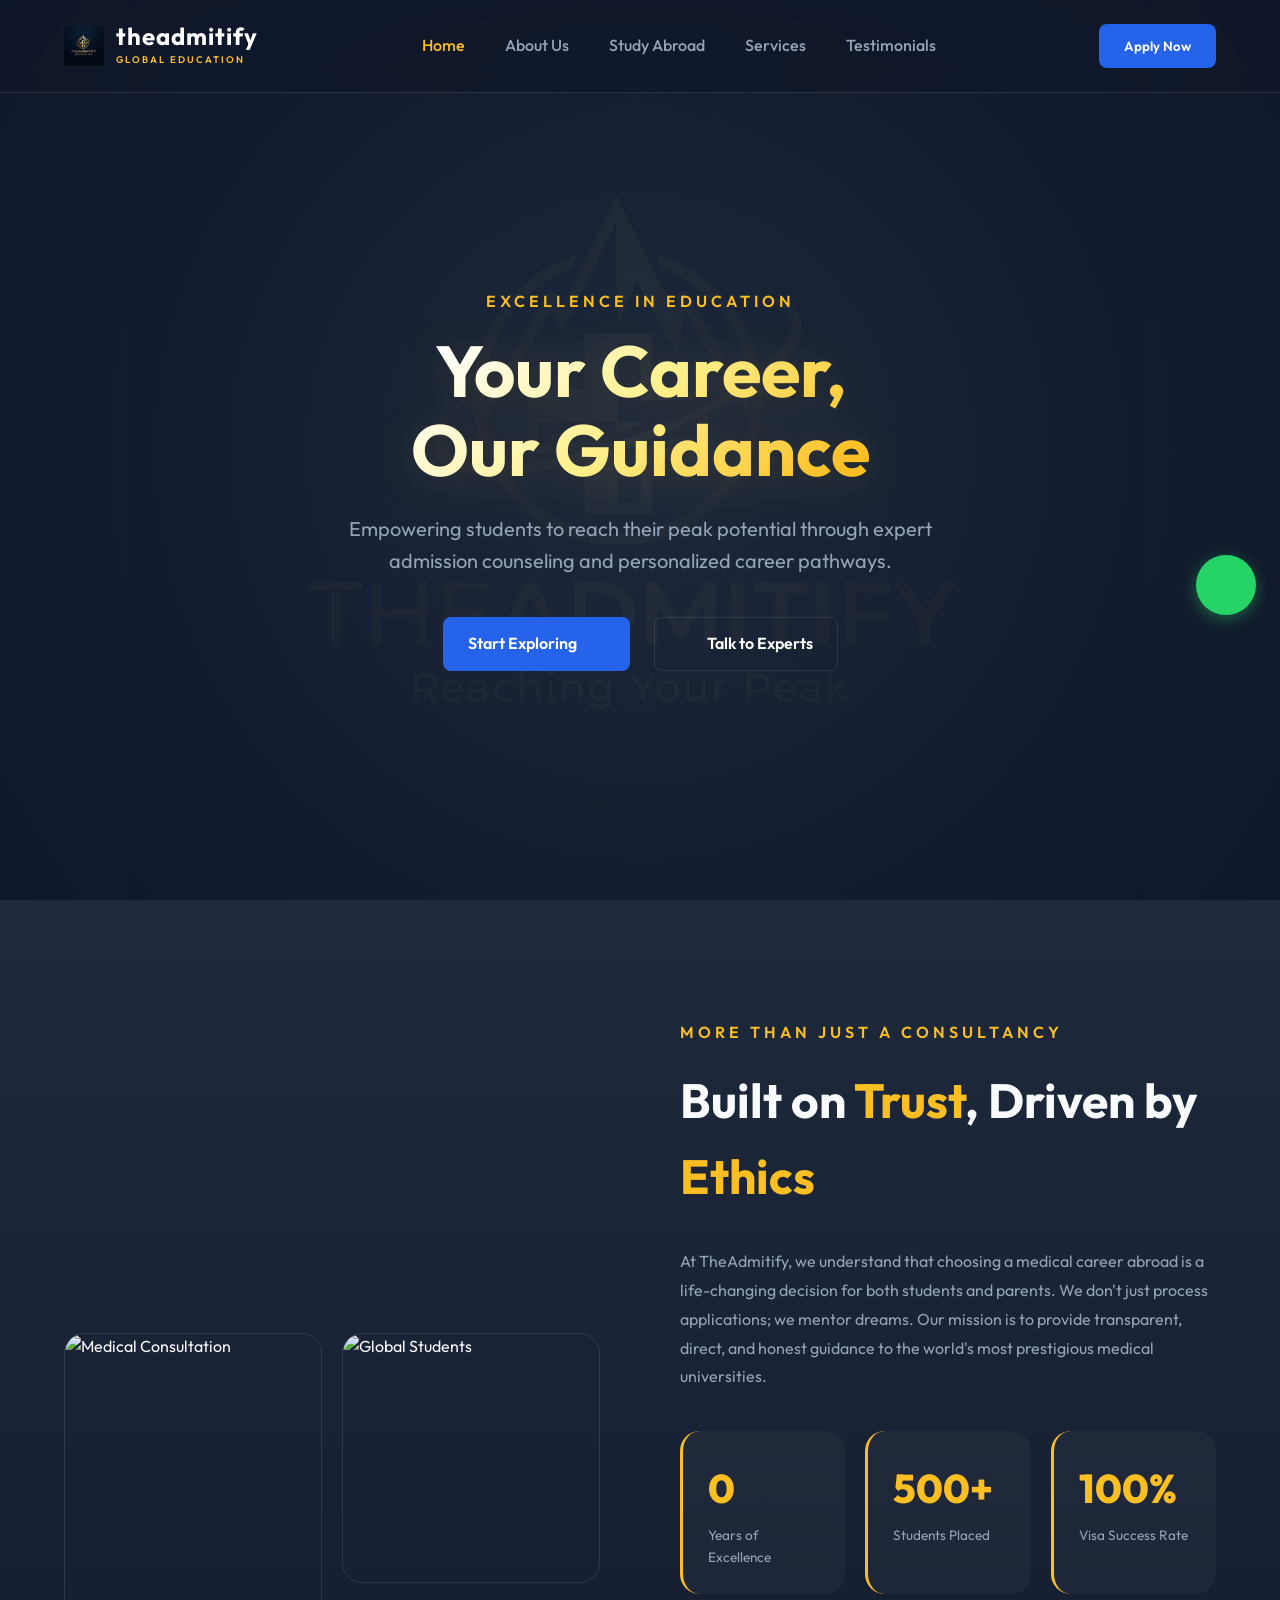
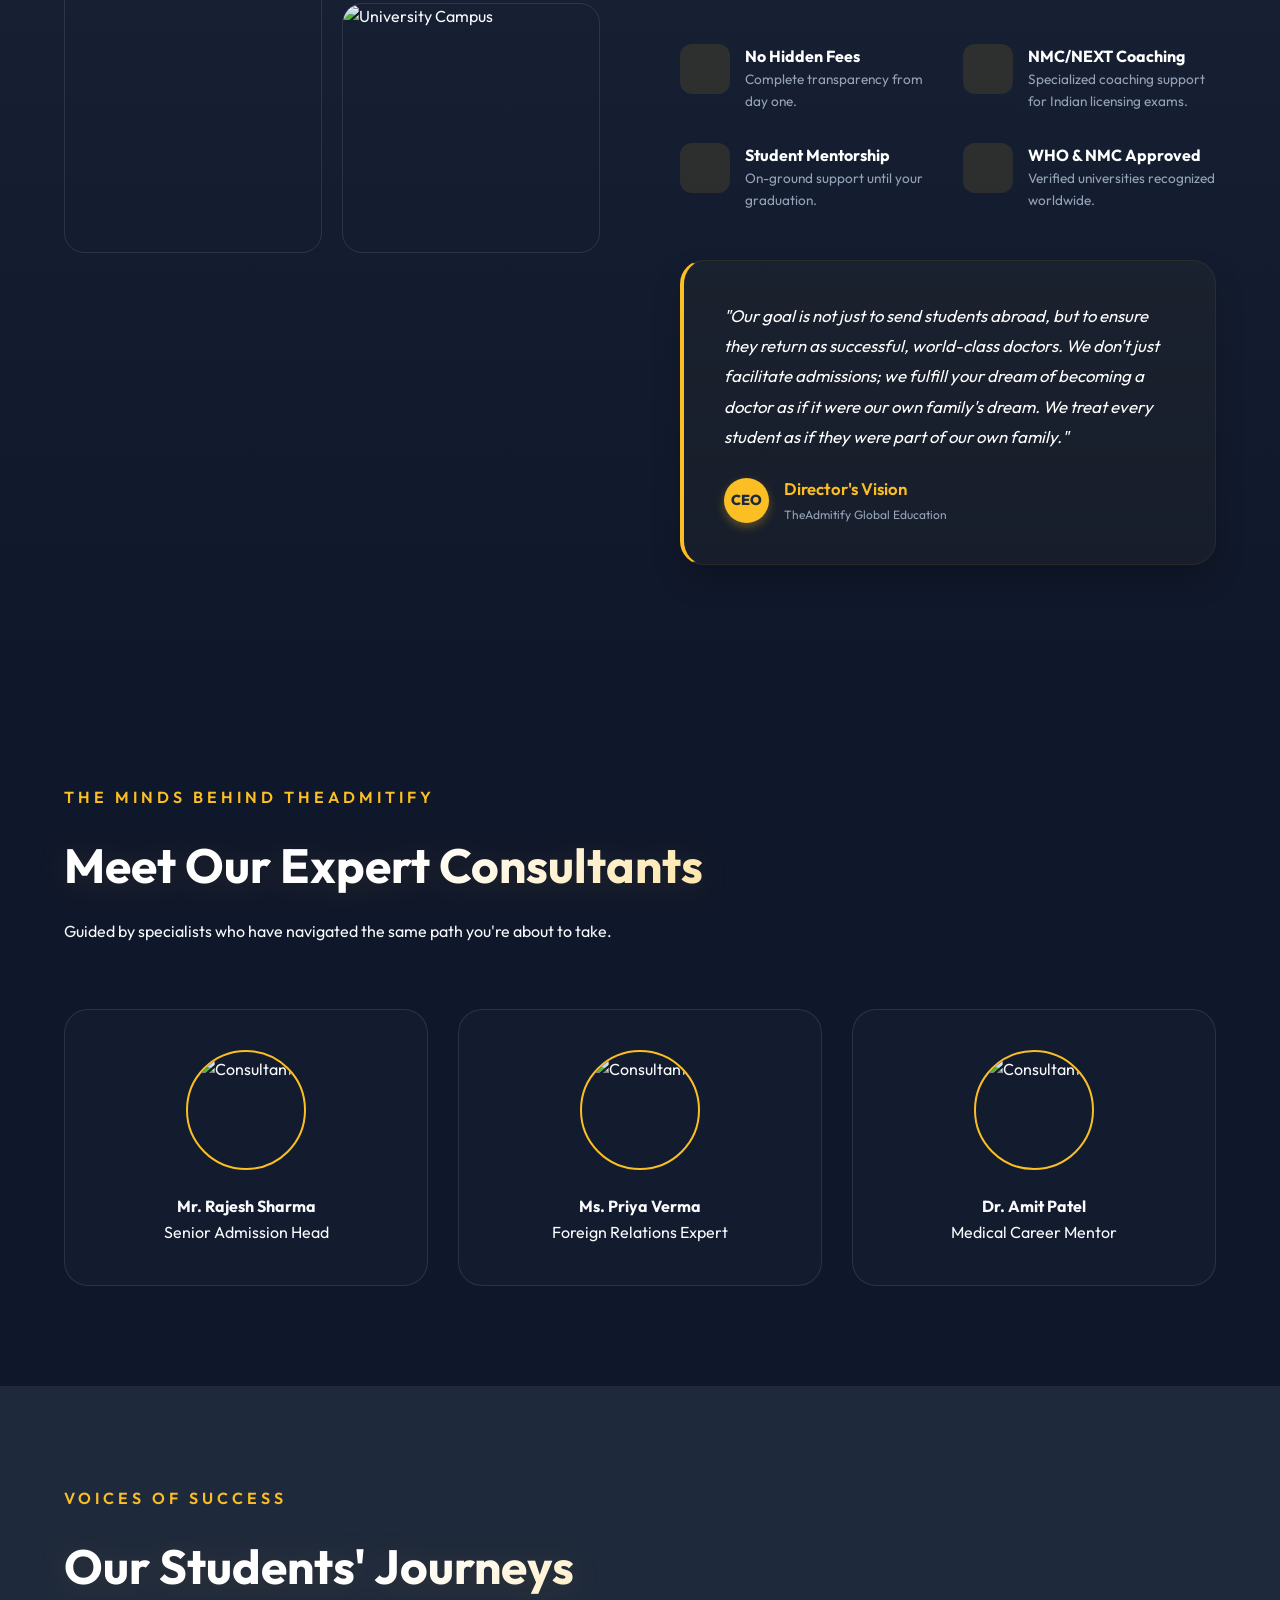
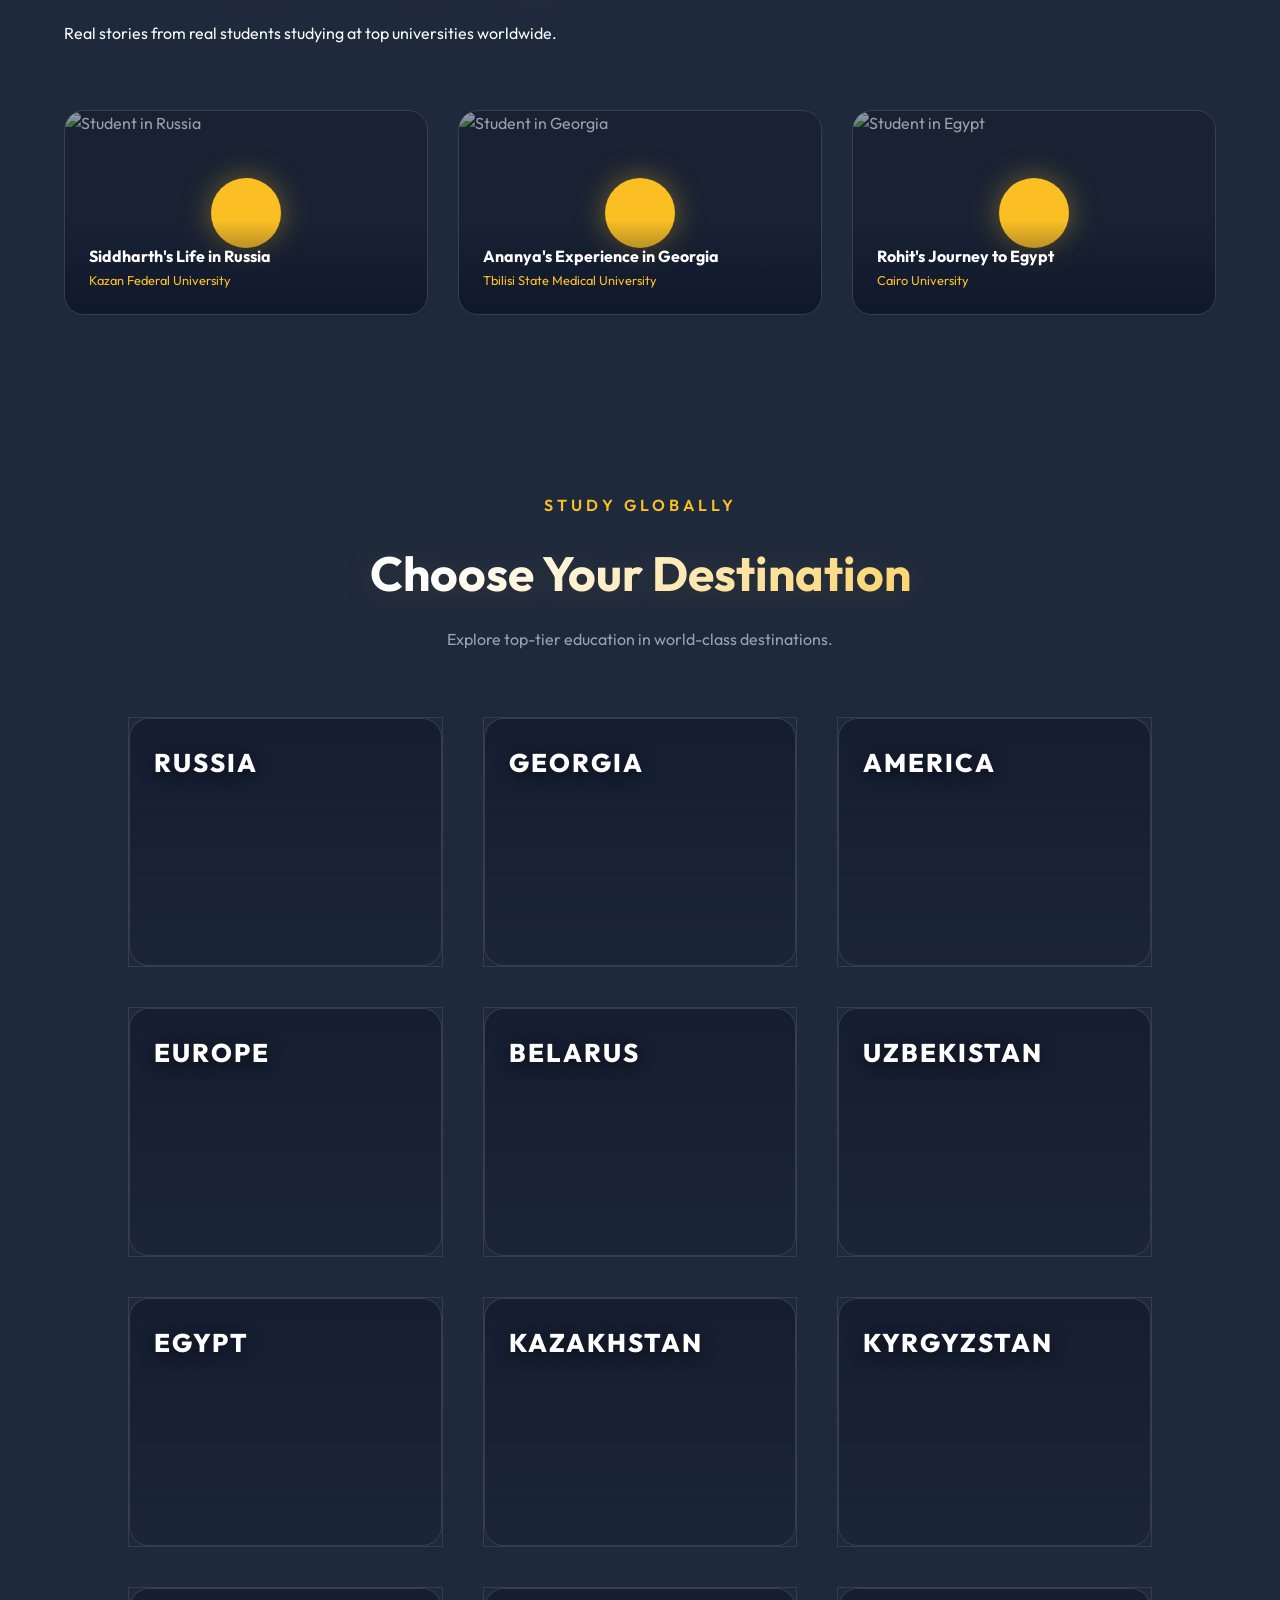
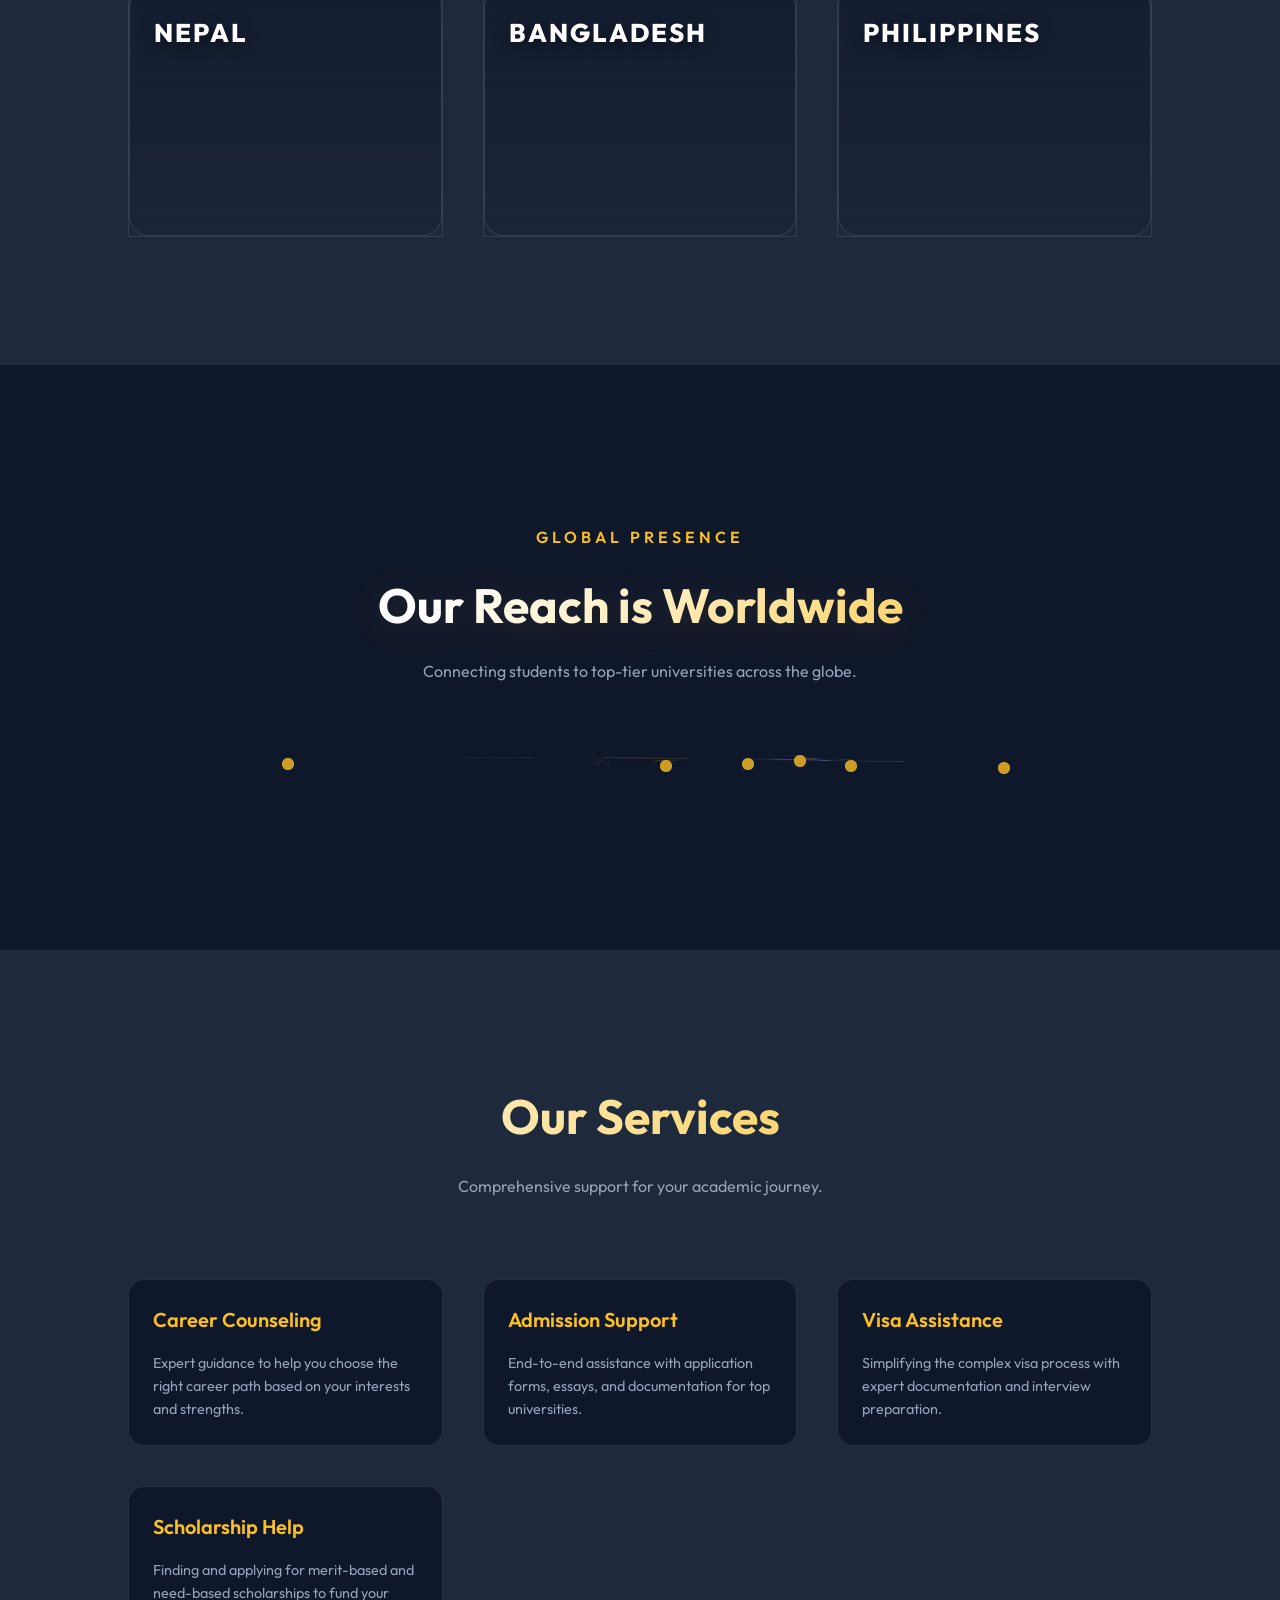
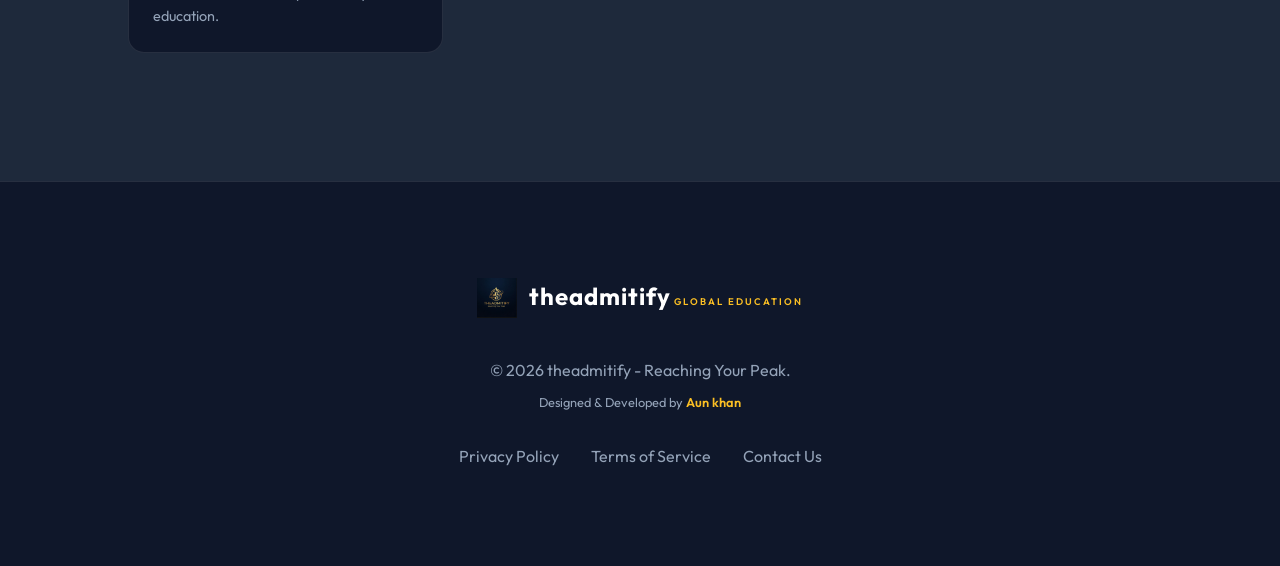
==== index.html @ 1a7ca491 "adding index.html" ====
<!DOCTYPE html>
<html lang="en">

<head>
    <meta charset="UTF-8">
    <meta name="viewport" content="width=device-width, initial-scale=1.0, maximum-scale=1.0, user-scalable=no">
    <title>TheAdmitify | Your Career, Our Guidance</title>
    <meta name="description"
        content="Premium admission consultancy services for students. Find the best colleges and courses with TheAdmitify.">
    <link rel="stylesheet" href="style.css?v=1.3">
    <link rel="preconnect" href="https://fonts.googleapis.com">
    <link rel="preconnect" href="https://fonts.gstatic.com" crossorigin>
    <link
        href="https://fonts.googleapis.com/css2?family=Inter:wght@400;500;600&family=Outfit:wght@300;400;600;700&display=swap"
        rel="stylesheet">
    <!-- Lucide Icons -->
    <script src="https://unpkg.com/lucide@latest"></script>
</head>

<body>
    <!-- Premium Pre-loader -->
    <div class="preloader" id="preloader">
        <script>
            if (sessionStorage.getItem('theadmitify_visited')) {
                document.getElementById('preloader').style.display = 'none';
            }
        </script>
        <div class="loader-logo">
            <div class="loader-circle"></div>
            <img src="assets/logo.png" alt="TheAdmitify Logo">
        </div>
        <div class="loader-text">TheAdmitify</div>
    </div>

    <div class="scroll-progress" id="progressBar"></div>

    <nav>
        <div class="logo-container">
            <img src="assets/logo.png" alt="TheAdmitify Logo" class="logo-img">
            <div class="logo-text-group">
                <span class="logo-text">theadmitify</span>
                <span class="logo-tagline">Global Education</span>
            </div>
        </div>
        <ul class="nav-links">
            <li><a href="#home">Home</a></li>
            <li><a href="#about">About Us</a></li>
            <li class="dropdown">
                <a href="#countries">Study Abroad <i data-lucide="chevron-down"
                        style="width: 14px; height: 14px;"></i></a>
                <div class="dropdown-content">
                    <a href="details.html?country=Russia">MBBS in Russia</a>
                    <a href="details.html?country=Georgia">MBBS in Georgia</a>
                    <a href="details.html?country=Kazakhstan">MBBS in Kazakhstan</a>
                    <a href="details.html?country=Uzbekistan">MBBS in Uzbekistan</a>
                    <a href="details.html?country=Egypt">MBBS in Egypt</a>
                    <a href="details.html?country=America">MBBS in America</a>
                </div>
            </li>
            <li><a href="#services">Services</a></li>
            <li><a href="#testimonials">Testimonials</a></li>
        </ul>
        <div class="nav-actions" style="display: flex; gap: 1rem; align-items: center;">
            <button class="cta-button open-modal">Apply Now</button>
        </div>
        <button class="menu-toggle" id="mobileMenuBtn">
            <i data-lucide="menu"></i>
        </button>
    </nav>

    <section class="hero" id="home">
        <div class="hero-content">
            <span class="hero-tagline">Excellence in Education</span>
            <h1>Your Career, <br><span style="color: var(--gold);">Our Guidance</span></h1>
            <p>Empowering students to reach their peak potential through expert admission counseling and personalized
                career pathways.</p>
            <div class="hero-btns">
                <a href="#countries" class="cta-button" style="display: flex; align-items: center; gap: 10px;">
                    Start Exploring <i data-lucide="arrow-right" style="width: 18px;"></i>
                </a>
                <a href="https://wa.me/91XXXXXXXXXX?text=Hi, I need expert guidance for MBBS admissions"
                    class="cta-button secondary-btn" style="display: flex; align-items: center; gap: 10px;">
                    <i data-lucide="headset" style="width: 18px;"></i> Talk to Experts
                </a>
            </div>
        </div>
    </section>

    <section class="about-section" id="about">
        <div class="about-container">
            <!-- Left Side: Visual Experience -->
            <div class="about-image-grid">
                <img src="https://images.unsplash.com/photo-1551076805-e1869033e561?auto=format&fit=crop&q=80&w=600"
                    alt="Medical Consultation" class="about-img large">
                <img src="https://images.unsplash.com/photo-1523240795612-9a054b0db644?auto=format&fit=crop&q=80&w=600"
                    alt="Global Students" class="about-img">
                <img src="https://images.unsplash.com/photo-1562774053-701939374585?auto=format&fit=crop&q=80&w=600"
                    alt="University Campus" class="about-img">
            </div>

            <!-- Right Side: Trust Content -->
            <div class="about-content">
                <span class="hero-tagline">More Than Just a Consultancy</span>
                <h2 class="about-title">Built on <span
                        style="color: var(--gold);">Trust</span>, Driven by <span
                        style="color: var(--gold);">Ethics</span></h2>
                <p style="color: var(--text-dim); line-height: 1.8; margin-bottom: 2rem;">At TheAdmitify, we understand
                    that choosing a medical career abroad is a life-changing decision for both students and parents. We
                    don't just process applications; we mentor dreams. Our mission is to provide transparent, direct,
                    and honest guidance to the world's most prestigious medical universities.</p>

                <div class="stats-grid">
                    <div class="stat-item">
                        <span class="stat-number" data-target="12">0</span>
                        <p>Years of Excellence</p>
                    </div>
                    <div class="stat-item">
                        <span class="stat-number" data-target="500">0</span>
                        <p>Students Placed</p>
                    </div>
                    <div class="stat-item">
                        <span class="stat-number" data-target="100">0</span>
                        <p>Visa Success Rate</p>
                    </div>
                </div>

                <div class="trust-features">
                    <div class="feature-box">
                        <div class="icon-wrap"><i data-lucide="shield-check"></i></div>
                        <div>
                            <h4 style="color: #fff;">No Hidden Fees</h4>
                            <p style="font-size: 0.85rem; color: var(--text-dim);">Complete transparency from day one.
                            </p>
                        </div>
                    </div>
                    <div class="feature-box">
                        <div class="icon-wrap"><i data-lucide="book-open"></i></div>
                        <div>
                            <h4 style="color: #fff;">NMC/NEXT Coaching</h4>
                            <p style="font-size: 0.85rem; color: var(--text-dim);">Specialized coaching support for
                                Indian licensing exams.</p>
                        </div>
                    </div>
                    <div class="feature-box">
                        <div class="icon-wrap"><i data-lucide="graduation-cap"></i></div>
                        <div>
                            <h4 style="color: #fff;">Student Mentorship</h4>
                            <p style="font-size: 0.85rem; color: var(--text-dim);">On-ground support until your
                                graduation.</p>
                        </div>
                    </div>
                    <div class="feature-box">
                        <div class="icon-wrap"><i data-lucide="award"></i></div>
                        <div>
                            <h4 style="color: #fff;">WHO & NMC Approved</h4>
                            <p style="font-size: 0.85rem; color: var(--text-dim);">Verified universities recognized
                                worldwide.</p>
                        </div>
                    </div>
                </div>

                <!-- Founder Quote -->
                <div class="founder-quote-box">
                    <p class="founder-quote-text">"Our goal is not just to send
                        students abroad, but to ensure they return as successful, world-class doctors. We don't just
                        facilitate admissions; we fulfill your dream of becoming a doctor as if it were our own family's
                        dream. We treat every student as if they were part of our own family."</p>
                    <div class="founder-info">
                        <div class="founder-badge">CEO</div>
                        <div>
                            <h5 class="founder-name">Director's Vision</h5>
                            <p class="founder-subtitle">TheAdmitify Global Education</p>
                        </div>
                    </div>
                </div>
            </div>
        </div>
    </section>

    <!-- Meet Our Experts Section -->
    <section class="team-section" id="team">
        <div class="section-header">
            <span class="hero-tagline">The Minds Behind TheAdmitify</span>
            <h2>Meet Our Expert Consultants</h2>
            <p>Guided by specialists who have navigated the same path you're about to take.</p>
        </div>
        <div class="team-grid">
            <div class="team-card">
                <div class="team-img-wrap">
                    <img src="https://images.unsplash.com/photo-1560250097-0b93528c311a?auto=format&fit=crop&q=80&w=200"
                        alt="Consultant">
                </div>
                <h4>Mr. Rajesh Sharma</h4>
                <p>Senior Admission Head</p>
                <div class="team-social">
                    <a href="#" class="social-icon"><i data-lucide="linkedin"></i></a>
                    <a href="#" class="social-icon"><i data-lucide="mail"></i></a>
                </div>
            </div>
            <div class="team-card">
                <div class="team-img-wrap">
                    <img src="https://images.unsplash.com/photo-1573496359142-b8d87734a5a2?auto=format&fit=crop&q=80&w=200"
                        alt="Consultant">
                </div>
                <h4>Ms. Priya Verma</h4>
                <p>Foreign Relations Expert</p>
                <div class="team-social">
                    <a href="#" class="social-icon"><i data-lucide="linkedin"></i></a>
                    <a href="#" class="social-icon"><i data-lucide="mail"></i></a>
                </div>
            </div>
            <div class="team-card">
                <div class="team-img-wrap">
                    <img src="https://images.unsplash.com/photo-1472099645785-5658abf4ff4e?auto=format&fit=crop&q=80&w=200"
                        alt="Consultant">
                </div>
                <h4>Dr. Amit Patel</h4>
                <p>Medical Career Mentor</p>
                <div class="team-social">
                    <a href="#" class="social-icon"><i data-lucide="linkedin"></i></a>
                    <a href="#" class="social-icon"><i data-lucide="mail"></i></a>
                </div>
            </div>
        </div>
    </section>

    <!-- Video Testimonials Section -->
    <section class="video-section">
        <div class="section-header">
            <span class="hero-tagline">Voices of Success</span>
            <h2>Our Students' Journeys</h2>
            <p>Real stories from real students studying at top universities worldwide.</p>
        </div>
        <div class="video-grid">
            <div class="video-card">
                <img src="https://images.unsplash.com/photo-1523240795612-9a054b0db644?auto=format&fit=crop&q=80&w=600"
                    alt="Student in Russia" class="video-thumbnail">
                <div class="video-overlay">
                    <div class="play-btn"><i data-lucide="play"></i></div>
                </div>
                <div class="video-info">
                    <h4 style="color: #fff;">Siddharth's Life in Russia</h4>
                    <p style="color: var(--gold); font-size: 0.8rem;">Kazan Federal University</p>
                </div>
            </div>
            <div class="video-card">
                <img src="https://images.unsplash.com/photo-1517486808906-6ca8b3f04846?auto=format&fit=crop&q=80&w=600"
                    alt="Student in Georgia" class="video-thumbnail">
                <div class="video-overlay">
                    <div class="play-btn"><i data-lucide="play"></i></div>
                </div>
                <div class="video-info">
                    <h4 style="color: #fff;">Ananya's Experience in Georgia</h4>
                    <p style="color: var(--gold); font-size: 0.8rem;">Tbilisi State Medical University</p>
                </div>
            </div>
            <div class="video-card">
                <img src="https://images.unsplash.com/photo-1539650116574-8efeb43e2750?auto=format&fit=crop&q=80&w=600"
                    alt="Student in Egypt" class="video-thumbnail">
                <div class="video-overlay">
                    <div class="play-btn"><i data-lucide="play"></i></div>
                </div>
                <div class="video-info">
                    <h4 style="color: #fff;">Rohit's Journey to Egypt</h4>
                    <p style="color: var(--gold); font-size: 0.8rem;">Cairo University</p>
                </div>
            </div>
        </div>
        <!-- Carousel Indicators for Mobile -->
        <div class="carousel-indicators mobile-only" id="videoIndicators">
            <span class="dot active"></span>
            <span class="dot"></span>
            <span class="dot"></span>
        </div>
    </section>

    <section class="global-section" id="countries">
        <div class="section-header">
            <span class="hero-tagline">Study Globally</span>
            <h2>Choose Your Destination</h2>
            <p style="color: var(--text-dim);">Explore top-tier education in world-class destinations.</p>
        </div>

        <div class="country-grid">
            <!-- RUSSIA -->
            <a href="details.html?country=Russia" class="country-card">
                <div class="card-inner">
                    <div class="card-front"
                        style="background-image: url('https://images.unsplash.com/photo-1513326738677-b964603b136d?auto=format&fit=crop&q=80&w=600')">
                        <h3>RUSSIA</h3>
                    </div>
                    <div class="card-back">
                        <p>We don’t just find you a college we empower your global career with our educational
                            expertise.</p>
                    </div>
                </div>
            </a>

            <!-- GEORGIA -->
            <a href="details.html?country=Georgia" class="country-card">
                <div class="card-inner">
                    <div class="card-front"
                        style="background-image: url('https://images.unsplash.com/photo-1565008447742-97f6f38c985c?auto=format&fit=crop&q=80&w=600')">
                        <h3>GEORGIA</h3>
                    </div>
                    <div class="card-back">
                        <p>We don’t just find you a college we empower your global career with our educational
                            expertise.</p>
                    </div>
                </div>
            </a>

            <!-- AMERICA -->
            <a href="details.html?country=America" class="country-card">
                <div class="card-inner">
                    <div class="card-front"
                        style="background-image: url('https://images.unsplash.com/photo-1485738422979-f5c462d49f74?auto=format&fit=crop&q=80&w=600')">
                        <h3>AMERICA</h3>
                    </div>
                    <div class="card-back">
                        <p>We don’t just find you a college we empower your global career with our educational
                            expertise.</p>
                    </div>
                </div>
            </a>

            <!-- EUROPE -->
            <a href="details.html?country=Europe" class="country-card">
                <div class="card-inner">
                    <div class="card-front"
                        style="background-image: url('https://images.unsplash.com/photo-1467269204594-9661b134dd2b?auto=format&fit=crop&q=80&w=600')">
                        <h3>EUROPE</h3>
                    </div>
                    <div class="card-back">
                        <p>We don’t just find you a college we empower your global career with our educational
                            expertise.</p>
                    </div>
                </div>
            </a>

            <!-- BELARUS -->
            <a href="details.html?country=Belarus" class="country-card">
                <div class="card-inner">
                    <div class="card-front"
                        style="background-image: url('https://lh3.googleusercontent.com/gps-cs-s/APNQkAEU0jDOV0jZgdY8duUT_8F3QVTUj9GhRdITTH3tJlSC_PV9UOXq_BY9FLDSSNPYBGOXQRSLGRlp-yfugCX_Ov7U4S_tNY7Kl_GnCUzN32Rmhr6pTF8k-uai-HCLHtumL9WwK7w=w810-h468-n-k-no')">
                        <h3>BELARUS</h3>
                    </div>
                    <div class="card-back">
                        <p>We don’t just find you a college we empower your global career with our educational
                            expertise.</p>
                    </div>
                </div>
            </a>

            <!-- UZBEKISTAN -->
            <a href="details.html?country=Uzbekistan" class="country-card">
                <div class="card-inner">
                    <div class="card-front"
                        style="background-image: url('https://encrypted-tbn0.gstatic.com/licensed-image?q=tbn:ANd9GcQ4ypAgJAytVnMoY82C-chjtJ7CXmezfiXhoSW7fBNtto0qxm-7O4_-9tE8IaMvFHMFelZqsIw0bDgLrAMAhrrTH64&s=19')">
                        <h3>UZBEKISTAN</h3>
                    </div>
                    <div class="card-back">
                        <p>We don’t just find you a college we empower your global career with our educational
                            expertise.</p>
                    </div>
                </div>
            </a>

            <!-- EGYPT -->
            <a href="details.html?country=Egypt" class="country-card">
                <div class="card-inner">
                    <div class="card-front"
                        style="background-image: url('https://images.unsplash.com/photo-1503177119275-0aa32b3a9368?auto=format&fit=crop&q=80&w=600')">
                        <h3>EGYPT</h3>
                    </div>
                    <div class="card-back">
                        <p>We don’t just find you a college we empower your global career with our educational
                            expertise.</p>
                    </div>
                </div>
            </a>

            <!-- KAZAKHSTAN -->
            <a href="details.html?country=Kazakhstan" class="country-card">
                <div class="card-inner">
                    <div class="card-front"
                        style="background-image: url('https://dwq3yv87q1b43.cloudfront.net/public/blogs/fit-in/1200x675/Blog_20250421-2015241331-1745215049.jpg')">
                        <h3>KAZAKHSTAN</h3>
                    </div>
                    <div class="card-back">
                        <p>We don’t just find you a college we empower your global career with our educational
                            expertise.</p>
                    </div>
                </div>
            </a>

            <!-- KYRGYZSTAN -->
            <a href="details.html?country=Kyrgyzstan" class="country-card">
                <div class="card-inner">
                    <div class="card-front"
                        style="background-image: url('https://images.unsplash.com/photo-1547941126-3d5322b218b0?auto=format&fit=crop&q=80&w=600')">
                        <h3>KYRGYZSTAN</h3>
                    </div>
                    <div class="card-back">
                        <p>We don’t just find you a college we empower your global career with our educational
                            expertise.</p>
                    </div>
                </div>
            </a>

            <!-- NEPAL -->
            <a href="details.html?country=Nepal" class="country-card">
                <div class="card-inner">
                    <div class="card-front"
                        style="background-image: url('https://images.unsplash.com/photo-1544735716-392fe2489ffa?auto=format&fit=crop&q=80&w=600')">
                        <h3>NEPAL</h3>
                    </div>
                    <div class="card-back">
                        <p>We don’t just find you a college we empower your global career with our educational
                            expertise.</p>
                    </div>
                </div>
            </a>

            <!-- BANGLADESH -->
            <a href="details.html?country=Bangladesh" class="country-card">
                <div class="card-inner">
                    <div class="card-front"
                        style="background-image: url('https://images.unsplash.com/photo-1583212292454-1fe6229603b7?auto=format&fit=crop&q=80&w=600')">
                        <h3>BANGLADESH</h3>
                    </div>
                    <div class="card-back">
                        <p>We don’t just find you a college we empower your global career with our educational
                            expertise.</p>
                    </div>
                </div>
            </a>

            <!-- PHILIPPINES -->
            <a href="details.html?country=Philippines" class="country-card">
                <div class="card-inner">
                    <div class="card-front"
                        style="background-image: url('https://images.unsplash.com/photo-1518509562904-e7ef99cdcc86?auto=format&fit=crop&q=80&w=600')">
                        <h3>PHILIPPINES</h3>
                    </div>
                    <div class="card-back">
                        <p>We don’t just find you a college we empower your global career with our educational
                            expertise.</p>
                    </div>
                </div>
            </a>
        </div>
        <!-- Carousel Indicators for Mobile -->
        <div class="carousel-indicators mobile-only" id="countryIndicators">
            <span class="dot active"></span>
            <span class="dot"></span>
            <span class="dot"></span>
            <span class="dot"></span>
            <span class="dot"></span>
            <span class="dot"></span>
        </div>
    </section>

    <section class="map-section">
        <div class="section-header">
            <span class="hero-tagline">Global Presence</span>
            <h2>Our Reach is Worldwide</h2>
            <p style="color: var(--text-dim);">Connecting students to top-tier universities across the globe.</p>
        </div>

        <div class="map-wrapper">
            <div class="map-container">
                <!-- Animated Connection Paths -->
                <svg class="map-connection-lines" viewBox="0 0 100 100" preserveAspectRatio="none"
                    style="position: absolute; inset: 0; width: 100%; height: 100%; pointer-events: none; z-index: 2;">
                    <defs>
                        <linearGradient id="line-glow" x1="0%" y1="0%" x2="100%" y2="100%">
                            <stop offset="0%" stop-color="#2563eb" stop-opacity="0.2"/>
                            <stop offset="50%" stop-color="#fbbf24" stop-opacity="0.8"/>
                            <stop offset="100%" stop-color="#2563eb" stop-opacity="0.2"/>
                        </linearGradient>
                    </defs>
                    <path class="flight-path" d="M 68 45 Q 66 35, 65 25" />
                    <path class="flight-path" d="M 68 45 Q 40 25, 15 35" />
                    <path class="flight-path" d="M 68 45 Q 60 40, 52 45" />
                    <path class="flight-path" d="M 68 45 Q 69 43, 70 42" />
                    <path class="flight-path" d="M 68 45 Q 77 50, 85 52" />
                    <path class="flight-path" d="M 68 45 Q 64 40, 60 35" />
                </svg>

                <img src="https://upload.wikimedia.org/wikipedia/commons/8/80/World_map_-_low_resolution.svg" class="map-bg"
                    alt="World Map">

                <div class="marker russia">
                    <span class="marker-label">RUSSIA</span>
                </div>
                <div class="marker america">
                    <span class="marker-label">AMERICA</span>
                </div>
                <div class="marker egypt">
                    <span class="marker-label">EGYPT</span>
                </div>
                <div class="marker nepal">
                    <span class="marker-label">NEPAL</span>
                </div>
                <div class="marker philippines">
                    <span class="marker-label">PHILIPPINES</span>
                </div>
                <div class="marker uzbekistan">
                    <span class="marker-label">UZBEKISTAN</span>
                </div>
            </div>
        </div>
    </section>

    <section id="services" class="services-section">
        <div class="services-header">
            <h2 class="services-title">Our Services</h2>
            <p style="color: var(--text-dim);">Comprehensive support for your academic journey.</p>
        </div>
        <div class="services-grid">
            <div class="college-card">
                <h4 class="service-title">Career Counseling</h4>
                <p style="color: var(--text-dim); font-size: 0.9rem;">Expert guidance to help you choose the right
                    career path based on your interests and strengths.</p>
            </div>
            <div class="college-card">
                <h4 class="service-title">Admission Support</h4>
                <p style="color: var(--text-dim); font-size: 0.9rem;">End-to-end assistance with application forms,
                    essays, and documentation for top universities.</p>
            </div>
            <div class="college-card">
                <h4 class="service-title">Visa Assistance</h4>
                <p style="color: var(--text-dim); font-size: 0.9rem;">Simplifying the complex visa process with expert
                    documentation and interview preparation.</p>
            </div>
            <div class="college-card">
                <h4 class="service-title">Scholarship Help</h4>
                <p style="color: var(--text-dim); font-size: 0.9rem;">Finding and applying for merit-based and
                    need-based scholarships to fund your education.</p>
            </div>
        </div>
    </section>

    <!-- Mobile Menu Overlay -->
    <div id="mobileOverlay"
        style="position: fixed; inset: 0; background: rgba(15, 23, 42, 0.98); backdrop-filter: blur(20px); z-index: 3000; display: none; flex-direction: column; align-items: center; justify-content: center; text-align: center; padding: 2rem;">
        <button id="closeMobile"
            style="position: absolute; top: 30px; right: 30px; background: none; border: none; color: #fff; font-size: 2rem;"><i
                data-lucide="x"></i></button>
        <ul style="list-style: none; display: flex; flex-direction: column; gap: 2rem; font-size: 1.5rem;">
            <li><a href="#home" class="mobile-link">Home</a></li>
            <li><a href="#about" class="mobile-link">About Us</a></li>
            <li><a href="#countries" class="mobile-link">Study Abroad</a></li>
            <li><a href="#services" class="mobile-link">Services</a></li>
            <li><a href="#testimonials" class="mobile-link">Testimonials</a></li>
        </ul>
        <div style="margin-top: 3rem; display: flex; flex-direction: column; gap: 1rem; width: 100%; max-width: 300px;">
            <button class="cta-button open-modal" style="width: 100%;">Apply Now</button>
        </div>
    </div>

    <!-- Floating Bottom Tab Bar (Mobile Only) -->
    <div class="mobile-tab-bar">
        <a href="#home" class="tab-item active"><i data-lucide="home"></i><span>Home</span></a>
        <a href="#countries" class="tab-item"><i data-lucide="globe"></i><span>Countries</span></a>
        <a href="#services" class="tab-item"><i data-lucide="briefcase"></i><span>Services</span></a>
        <a href="#" class="tab-item open-modal"><i data-lucide="send"></i><span>Apply</span></a>
    </div>

    <!-- Floating Action Menu -->
    <div class="fab-menu-container" id="fabMenuContainer">
        <button class="fab-main-btn" id="fabMainBtn">
            <i data-lucide="phone"></i>
        </button>
        <div class="fab-options">
            <a href="https://wa.me/91XXXXXXXXXX?text=Hi, I want to know more about MBBS abroad" class="fab-opt-btn whatsapp" target="_blank" title="WhatsApp Chat">
                <i data-lucide="message-circle"></i>
            </a>
            <a href="#" class="fab-opt-btn callback open-modal" title="Request Callback">
                <i data-lucide="phone-call"></i>
            </a>
            <a href="#" class="fab-opt-btn brochure" id="downloadBrochureBtn" title="Download Brochure">
                <i data-lucide="file-text"></i>
            </a>
        </div>
    </div>

    <!-- Mobile Bottom Sheet Drawer -->
    <div id="mobileBottomSheet" class="bottom-sheet-container">
        <div class="bottom-sheet-backdrop" id="bottomSheetBackdrop"></div>
        <div class="bottom-sheet-content">
            <div class="bottom-sheet-header">
                <div class="bottom-sheet-handle"></div>
                <button class="bottom-sheet-close-btn" id="closeBottomSheetBtn">&times;</button>
            </div>
            <div class="bottom-sheet-body" id="bottomSheetBodyContent">
                <!-- Dynamically loaded content -->
            </div>
        </div>
    </div>

    <footer class="site-footer">
        <div class="footer-logo-container">
            <img src="assets/logo.png" alt="TheAdmitify Logo" class="logo-img">
            <div class="footer-logo-text-group">
                <span class="logo-text">theadmitify</span>
                <span class="logo-tagline">Global Education</span>
            </div>
        </div>
        <p style="color: var(--text-dim); margin-bottom: 0.5rem;">© 2026 theadmitify - Reaching Your Peak.</p>
        <p style="color: var(--text-dim); font-size: 0.8rem; margin-bottom: 2rem;">Designed & Developed by <span
                style="color: var(--gold); font-weight: 600;">Aun khan</span></p>
        <div class="footer-links">
            <a href="#" style="color: var(--text-dim); text-decoration: none;">Privacy Policy</a>
            <a href="#" style="color: var(--text-dim); text-decoration: none;">Terms of Service</a>
            <a href="#" style="color: var(--text-dim); text-decoration: none;">Contact Us</a>
        </div>
    </footer>

    <!-- Global Quick Apply Modal -->
    <div class="modal-overlay" id="applyModal">
        <div class="modal-content premium-modal">
            <button class="close-modal" id="closeApplyModal" style="z-index: 10;">&times;</button>

            <!-- Left Side: Visual/Trust -->
            <div class="modal-left">
                <h3 style="color: #fff; font-size: 2rem; margin-bottom: 1rem; line-height: 1.2;">Your Medical Career
                    Starts Here</h3>
                <p style="font-size: 0.95rem; color: rgba(255,255,255,0.8); line-height: 1.6; margin-bottom: 2rem;">Join
                    500+ successful students studying in top universities worldwide. Get free expert guidance today.</p>

                <div style="margin-top: auto;">
                    <div style="display: flex; align-items: center; gap: 15px;">
                        <div class="avatar-group">
                            <img src="https://images.unsplash.com/photo-1534528741775-53994a69daeb?auto=format&fit=crop&q=80&w=100"
                                alt="Student">
                            <img src="https://images.unsplash.com/photo-1506794778202-cad84cf45f1d?auto=format&fit=crop&q=80&w=100"
                                alt="Student">
                            <img src="https://images.unsplash.com/photo-1517841905240-472988babdf9?auto=format&fit=crop&q=80&w=100"
                                alt="Student">
                        </div>
                        <span style="font-size: 0.8rem; color: #fff; font-weight: 600;">Trusted by Students</span>
                    </div>
                </div>
            </div>

            <!-- Right Side: Form -->
            <div class="modal-right">
                <div class="modal-header" style="text-align: left; margin-bottom: 1.5rem;">
                    <span class="hero-tagline" style="font-size: 0.75rem;">Fast Track Admission</span>
                    <h2 style="font-size: 2rem;">Quick Application</h2>
                </div>
                <form class="modal-form" id="global-apply-form">
                    <!-- Progress Bar for Mobile Step-by-Step Form -->
                    <div class="multi-step-progress mobile-only">
                        <div class="step-progress-bar" id="stepProgressBar"></div>
                    </div>

                    <!-- Step 1 -->
                    <div class="form-step active" data-step="1">
                        <input type="text" id="global-name" placeholder="Your Full Name" required
                            oninput="this.value = this.value.replace(/[^a-zA-Z\s]/g, '')">
                        <input type="email" id="global-email" placeholder="Your Email ID" required>
                        <button type="button" class="cta-button next-step-btn mobile-only" style="width: 100%; margin-top: 10px;">Next Step</button>
                    </div>

                    <!-- Step 2 -->
                    <div class="form-step" data-step="2">
                        <input type="tel" id="global-phone" placeholder="Your Phone Number" required
                            oninput="this.value = this.value.replace(/[^0-9]/g, '')" maxlength="10">
                        <select id="global-destination" required>
                            <option value="">Select Destination</option>
                            <option value="Russia">Russia</option>
                            <option value="Georgia">Georgia</option>
                            <option value="Kazakhstan">Kazakhstan</option>
                            <option value="Uzbekistan">Uzbekistan</option>
                            <option value="Egypt">Egypt</option>
                            <option value="Other">Other</option>
                        </select>
                        <div class="step-btn-group" style="display: flex; gap: 10px; margin-top: 10px;">
                            <button type="button" class="cta-button prev-step-btn secondary-btn mobile-only" style="flex: 1;">Back</button>
                            <button type="submit" class="cta-button submit-step-btn" style="flex: 2;">Get Free Consultation</button>
                        </div>
                    </div>

                    <p style="text-align: center; font-size: 0.75rem; color: var(--text-dim); margin-top: 15px;">Your information is 100% secure with us.</p>
                </form>
            </div>
        </div>
    </div>



    <script src="script.js"></script>
    <script>
        lucide.createIcons();
    </script>
</body>

</html>
---- style.css ----
:root {
  --primary: #0f172a;
  --secondary: #1e293b;
  --accent: #2563eb;
  --gold: #fbbf24;
  --text-main: #f8fafc;
  --text-dim: #94a3b8;
  --glass: rgba(255, 255, 255, 0.05);
  --glass-border: rgba(255, 255, 255, 0.1);
  --transition: all 0.3s cubic-bezier(0.4, 0, 0.2, 1);
}

* {
  margin: 0;
  padding: 0;
  box-sizing: border-box;
  font-family: 'Outfit', 'Inter', sans-serif;
}

html, body {
  width: 100%;
  overflow-x: hidden;
  margin: 0;
  padding: 0;
  box-sizing: border-box;
}

html {
  scroll-behavior: smooth;
  scroll-padding-top: 80px; /* Adjust based on navbar height */
}

body {
  background-color: var(--primary);
  color: var(--text-main);
  line-height: 1.6;
}

/* Custom Scrollbar */
::-webkit-scrollbar {
  width: 8px;
}
::-webkit-scrollbar-track {
  background: var(--primary);
}
::-webkit-scrollbar-thumb {
  background: var(--secondary);
  border-radius: 4px;
}
::-webkit-scrollbar-thumb:hover {
  background: var(--accent);
}

/* Navigation */
nav {
  position: fixed;
  top: 0;
  width: 100%;
  padding: 1.5rem 5%;
  display: flex;
  justify-content: space-between;
  align-items: center;
  z-index: 1000;
  background: rgba(15, 23, 42, 0.8);
  backdrop-filter: blur(10px);
  border-bottom: 1px solid var(--glass-border);
}

.logo-container {
  display: flex;
  align-items: center;
  gap: 12px;
  text-decoration: none;
}

.logo-img {
  height: 40px;
}

.logo-text-group {
  display: flex;
  flex-direction: column;
  justify-content: center;
}

.logo-text {
  font-family: 'Outfit', sans-serif;
  font-size: 1.5rem;
  font-weight: 700;
  color: #fff;
  letter-spacing: 1px;
  line-height: 1;
}

.logo-tagline {
  font-size: 0.6rem;
  color: var(--gold);
  letter-spacing: 2px;
  font-weight: 600;
  margin-top: 4px;
  text-transform: uppercase;
}

.nav-links {
  display: flex;
  gap: 2.5rem;
  list-style: none;
}

.nav-links a {
  text-decoration: none;
  color: var(--text-dim);
  font-weight: 500;
  transition: var(--transition);
}

/* Progress Bar */
.scroll-progress {
  position: fixed;
  top: 0;
  left: 0;
  width: 0%;
  height: 3px;
  background: var(--gold);
  box-shadow: 0 0 15px var(--gold);
  z-index: 2001;
  transition: width 0.1s ease;
}

/* Dropdown Styles */
.dropdown {
  position: relative;
  display: inline-block;
}

.dropdown-content {
  position: absolute;
  top: 100%;
  left: 50%;
  transform: translateX(-50%) translateY(10px);
  background: rgba(15, 23, 42, 0.95);
  backdrop-filter: blur(20px);
  border: 1px solid var(--glass-border);
  border-radius: 15px;
  min-width: 180px;
  opacity: 0;
  visibility: hidden;
  transition: all 0.3s ease;
  padding: 10px 0;
  box-shadow: 0 10px 30px rgba(0,0,0,0.5);
}

.dropdown:hover .dropdown-content {
  opacity: 1;
  visibility: visible;
  transform: translateX(-50%) translateY(0);
}

.dropdown-content a {
  padding: 12px 20px;
  display: block;
  font-size: 0.9rem;
  color: var(--text-dim);
  text-decoration: none;
  transition: all 0.3s;
}

.dropdown-content a:hover {
  background: rgba(251, 191, 36, 0.1);
  color: var(--gold);
}

/* Mobile Menu Button */
.menu-toggle {
  display: none;
  background: none;
  border: none;
  color: #fff;
  font-size: 1.5rem;
  cursor: pointer;
}

@media (max-width: 768px) {
  .nav-links {
    display: none; /* Hide default nav on mobile */
  }
  .menu-toggle {
    display: block;
  }
  .nav-actions {
    display: none !important;
  }
}

.nav-links a:hover, .nav-links a.active {
  color: var(--gold);
}

.cta-button {
  background: var(--accent);
  color: white;
  padding: 0.8rem 1.5rem;
  border-radius: 8px;
  text-decoration: none;
  font-weight: 600;
  transition: var(--transition);
  border: 1px solid transparent;
}

.cta-button:hover {
  background: transparent;
  border-color: var(--accent);
  box-shadow: 0 0 20px rgba(37, 99, 235, 0.4);
}

/* Hero Buttons Layout */
.hero-btns {
  display: flex;
  gap: 1.5rem;
  justify-content: center;
  margin-top: 2.5rem;
}

.secondary-btn {
  background: transparent !important;
  border: 1px solid var(--glass-border) !important;
  color: #fff !important;
}

.secondary-btn:hover {
  background: rgba(255, 255, 255, 0.05) !important;
  border-color: var(--gold) !important;
  color: var(--gold) !important;
}

@media (max-width: 480px) {
  .hero-btns {
    flex-direction: column;
    gap: 1rem;
    padding: 0 10%;
  }
  
  .hero-btns .cta-button {
    width: 100%;
    justify-content: center;
    padding: 1rem;
  }
}

/* Floating WhatsApp Button */
.whatsapp-float {
  position: fixed;
  bottom: 30px;
  right: 30px;
  background: #25d366;
  color: white;
  width: 60px;
  height: 60px;
  border-radius: 50%;
  display: flex;
  align-items: center;
  justify-content: center;
  font-size: 30px;
  box-shadow: 0 4px 15px rgba(37, 211, 102, 0.4);
  z-index: 2500;
  text-decoration: none;
  transition: all 0.3s ease;
  animation: pulse-wa 2s infinite;
}

@keyframes pulse-wa {
  0% { transform: scale(1); box-shadow: 0 0 0 0 rgba(37, 211, 102, 0.7); }
  70% { transform: scale(1.05); box-shadow: 0 0 0 15px rgba(37, 211, 102, 0); }
  100% { transform: scale(1); box-shadow: 0 0 0 0 rgba(37, 211, 102, 0); }
}

.whatsapp-float:hover {
  transform: translateY(-5px) scale(1.1);
}

/* FAQ Section Styles */
.faq-section {
  padding: 100px 10%;
  background: #0f172a;
}

.faq-container {
  max-width: 800px;
  margin: 0 auto;
}

.faq-item {
  background: rgba(255, 255, 255, 0.02);
  border: 1px solid var(--glass-border);
  border-radius: 15px;
  margin-bottom: 15px;
  overflow: hidden;
  transition: all 0.3s ease;
}

.faq-question {
  padding: 20px 25px;
  cursor: pointer;
  display: flex;
  justify-content: space-between;
  align-items: center;
  font-weight: 600;
  color: #fff;
}

.faq-answer {
  padding: 0 25px;
  max-height: 0;
  overflow: hidden;
  transition: all 0.3s ease;
  color: var(--text-dim);
  font-size: 0.95rem;
  line-height: 1.6;
}

.faq-item.active {
  border-color: var(--gold);
  background: rgba(251, 191, 36, 0.03);
}

.faq-item.active .faq-answer {
  padding: 0 25px 25px 25px;
  max-height: 200px;
}

.faq-icon {
  transition: transform 0.3s ease;
  color: var(--gold);
}

.faq-item.active .faq-icon {
  transform: rotate(180deg);
}

/* Premium Pre-loader */
.preloader {
  position: fixed;
  inset: 0;
  background: #0f172a;
  display: flex;
  flex-direction: column;
  align-items: center;
  justify-content: center;
  z-index: 9999;
  transition: transform 0.8s cubic-bezier(0.77, 0, 0.175, 1), opacity 0.5s ease;
}

.loader-logo {
  width: 120px;
  height: 120px;
  position: relative;
  margin-bottom: 20px;
  animation: logoPulse 2s infinite ease-in-out;
}

.loader-logo img {
  width: 100%;
  height: 100%;
  object-fit: contain;
}

.loader-circle {
  position: absolute;
  top: -10px;
  left: -10px;
  right: -10px;
  bottom: -10px;
  border: 2px solid transparent;
  border-top-color: var(--gold);
  border-radius: 50%;
  animation: rotateLoader 1.5s linear infinite;
}

@keyframes logoPulse {
  0% { transform: scale(0.9); opacity: 0.6; }
  50% { transform: scale(1.05); opacity: 1; filter: drop-shadow(0 0 15px rgba(251, 191, 36, 0.4)); }
  100% { transform: scale(0.9); opacity: 0.6; }
}

@keyframes rotateLoader {
  to { transform: rotate(360deg); }
}

.loader-text {
  color: #fff;
  font-family: 'Outfit', sans-serif;
  letter-spacing: 5px;
  text-transform: uppercase;
  font-size: 0.8rem;
  font-weight: 300;
  opacity: 0;
  animation: fadeInText 1s forwards 0.5s;
}

@keyframes fadeInText {
  to { opacity: 1; }
}

.preloader.loaded {
  transform: translateY(-100%);
  opacity: 0;
  pointer-events: none;
}

/* Animated Stats */
.stat-number {
  display: block;
  font-size: 2.5rem;
  font-weight: 800;
  color: var(--gold);
  margin-bottom: 5px;
}

/* Team Section */
.team-section {
  padding: 100px 5%;
  background: #0f172a;
}

.team-grid {
  display: grid;
  grid-template-columns: repeat(auto-fit, minmax(250px, 1fr));
  gap: 30px;
  margin-top: 50px;
}

.team-card {
  background: rgba(255, 255, 255, 0.02);
  border: 1px solid var(--glass-border);
  border-radius: 24px;
  padding: 2.5rem;
  text-align: center;
  transition: all 0.3s ease;
}

.team-card:hover {
  transform: translateY(-10px);
  border-color: var(--gold);
}

.team-img-wrap {
  width: 120px;
  height: 120px;
  border-radius: 50%;
  margin: 0 auto 1.5rem;
  border: 2px solid var(--gold);
  padding: 5px;
  overflow: hidden;
}

.team-img-wrap img {
  width: 100%;
  height: 100%;
  object-fit: cover;
  border-radius: 50%;
}

/* Video Testimonials */
.video-section {
  padding: 100px 5%;
  background: var(--secondary);
}

.video-grid {
  display: grid;
  grid-template-columns: repeat(auto-fit, minmax(320px, 1fr));
  gap: 30px;
  margin-top: 50px;
}

.video-card {
  position: relative;
  aspect-ratio: 16/9;
  border-radius: 20px;
  overflow: hidden;
  border: 1px solid var(--glass-border);
  cursor: pointer;
}

.video-thumbnail {
  width: 100%;
  height: 100%;
  object-fit: cover;
  transition: transform 0.5s ease;
}

.video-card:hover .video-thumbnail {
  transform: scale(1.1);
}

.video-overlay {
  position: absolute;
  inset: 0;
  background: rgba(15, 23, 42, 0.4);
  display: flex;
  align-items: center;
  justify-content: center;
  transition: background 0.3s ease;
}

.video-card:hover .video-overlay {
  background: rgba(15, 23, 42, 0.2);
}

.play-btn {
  width: 70px;
  height: 70px;
  background: var(--gold);
  border-radius: 50%;
  display: flex;
  align-items: center;
  justify-content: center;
  color: var(--secondary);
  font-size: 1.5rem;
  box-shadow: 0 0 30px rgba(251, 191, 36, 0.4);
  transition: all 0.3s ease;
}

.video-card:hover .play-btn {
  transform: scale(1.2);
  background: #fff;
}

.video-info {
  position: absolute;
  bottom: 0;
  left: 0;
  right: 0;
  padding: 1.5rem;
  background: linear-gradient(to top, rgba(15, 23, 42, 0.9), transparent);
}

@media (max-width: 768px) {
  .cursor-dot, .cursor-outline {
    display: none;
  }
}

/* Hero Section */
.hero {
  min-height: 100vh;
  height: auto;
  display: flex;
  flex-direction: column;
  justify-content: center;
  align-items: center;
  text-align: center;
  padding: 140px 10% 80px 10%;
  background: radial-gradient(circle at center, #1e293b 0%, #0f172a 100%);
  position: relative;
  overflow: hidden;
}

.hero::before {
  content: '';
  position: absolute;
  width: 200%;
  height: 200%;
  background: url('assets/logo.png') no-repeat center;
  opacity: 0.03;
  animation: rotate 60s linear infinite;
}

@keyframes rotate {
  from { transform: rotate(0deg); }
  to { transform: rotate(360deg); }
}

.hero-content {
  position: relative;
  z-index: 10;
  max-width: 900px;
}

.hero-tagline {
  color: var(--gold);
  text-transform: uppercase;
  letter-spacing: 4px;
  font-weight: 600;
  margin-bottom: 1rem;
  display: block;
}

.hero h1 {
  font-size: 4.5rem;
  line-height: 1.1;
  margin-bottom: 1.5rem;
  background: linear-gradient(135deg, #ffffff 15%, #fef08a 50%, #fbbf24 85%);
  -webkit-background-clip: text;
  -webkit-text-fill-color: transparent;
  filter: drop-shadow(0 4px 20px rgba(251, 191, 36, 0.15));
}

.hero p {
  font-size: 1.25rem;
  color: var(--text-dim);
  margin-bottom: 2.5rem;
  max-width: 600px;
  margin-left: auto;
  margin-right: auto;
}

/* Global Section */
.global-section {
  padding: 8rem 10%;
  background: var(--secondary);
  border-radius: 40px 40px 0 0;
  margin-top: -50px;
  position: relative;
  z-index: 20;
  text-align: center;
}

.section-header {
  margin-bottom: 4rem;
}

.section-header h2 {
  font-size: 3rem;
  margin-bottom: 1rem;
  background: linear-gradient(135deg, #ffffff 30%, #fbbf24 100%);
  -webkit-background-clip: text;
  -webkit-text-fill-color: transparent;
  filter: drop-shadow(0 4px 15px rgba(251, 191, 36, 0.1));
}

.country-grid {
  display: grid;
  grid-template-columns: repeat(auto-fit, minmax(280px, 1fr));
  gap: 2.5rem;
  perspective: 1500px;
}

/* About & Trust Section Styles */
.about-section {
  padding: 120px 5%;
  background: linear-gradient(to bottom, var(--secondary), #0f172a);
}

.about-container {
  display: grid;
  grid-template-columns: 1fr 1fr;
  gap: 80px;
  align-items: center;
}

.about-image-grid {
  display: grid;
  grid-template-columns: repeat(2, 1fr);
  gap: 20px;
  position: relative;
}

.about-img {
  width: 100%;
  height: 250px;
  object-fit: cover;
  border-radius: 20px;
  border: 1px solid var(--glass-border);
}

.about-img.large {
  grid-row: span 2;
  height: 520px;
}

.stats-grid {
  display: grid;
  grid-template-columns: repeat(3, 1fr);
  gap: 20px;
  margin-top: 40px;
}

.stat-item {
  background: rgba(255, 255, 255, 0.03);
  padding: 25px;
  border-radius: 20px;
  border-left: 3px solid var(--gold);
}

.stat-item h3 {
  font-size: 2rem;
  color: #fff;
  margin-bottom: 5px;
}

.stat-item p {
  font-size: 0.85rem;
  color: var(--text-dim);
}

.trust-features {
  display: grid;
  grid-template-columns: 1fr 1fr;
  gap: 30px;
  margin-top: 50px;
}

.feature-box {
  display: flex;
  gap: 15px;
}

.feature-box .icon-wrap {
  width: 50px;
  height: 50px;
  background: rgba(251, 191, 36, 0.1);
  border-radius: 12px;
  display: flex;
  align-items: center;
  justify-content: center;
  color: var(--gold);
  flex-shrink: 0;
}

@media (max-width: 992px) {
  .about-container {
    grid-template-columns: 1fr;
    gap: 50px;
  }
}
.modal-overlay {
  position: fixed;
  inset: 0;
  background: rgba(15, 23, 42, 0.85);
  backdrop-filter: blur(20px);
  -webkit-backdrop-filter: blur(20px);
  z-index: 2000;
  display: none; /* Hidden by default */
  align-items: center;
  justify-content: center;
  padding: 20px;
  animation: fadeInModal 0.5s cubic-bezier(0.16, 1, 0.3, 1) forwards;
}

.modal-content {
  background: rgba(255, 255, 255, 0.03);
  border: 1px solid rgba(255, 255, 255, 0.1);
  border-radius: 30px;
  max-width: 600px;
  width: 100%;
  padding: 3rem;
  position: relative;
  box-shadow: 0 25px 50px -12px rgba(0, 0, 0, 0.5), 0 0 0 1px rgba(255, 255, 255, 0.05) inset;
  transform: translateY(20px) scale(0.95);
  opacity: 0;
  animation: slideUpModal 0.5s cubic-bezier(0.16, 1, 0.3, 1) 0.1s forwards;
}

.premium-modal {
  max-width: 900px;
  padding: 0;
  display: grid;
  grid-template-columns: 1fr 1fr;
  overflow: hidden;
  background: var(--secondary);
}

.modal-left {
  background: linear-gradient(rgba(15, 23, 42, 0.6), rgba(15, 23, 42, 0.9)), url('https://images.unsplash.com/photo-1523240795612-9a054b0db644?auto=format&fit=crop&q=80&w=800');
  background-size: cover;
  background-position: center;
  padding: 3rem;
  display: flex;
  flex-direction: column;
  position: relative;
  border-right: 1px solid var(--glass-border);
}

.modal-right {
  padding: 3rem;
  display: flex;
  flex-direction: column;
  justify-content: center;
  background: radial-gradient(circle at top right, rgba(251, 191, 36, 0.05), transparent 50%);
}

.modal-trust-badge {
  display: inline-flex;
  align-items: center;
  gap: 5px;
  background: rgba(251, 191, 36, 0.15);
  color: var(--gold);
  padding: 6px 12px;
  border-radius: 20px;
  font-size: 0.75rem;
  font-weight: 600;
  margin-bottom: 1.5rem;
  width: fit-content;
  border: 1px solid rgba(251, 191, 36, 0.3);
}

.avatar-group {
  display: flex;
  align-items: center;
}

.avatar-group img {
  width: 35px;
  height: 35px;
  border-radius: 50%;
  border: 2px solid var(--secondary);
  margin-left: -10px;
  object-fit: cover;
}

.avatar-group img:first-child {
  margin-left: 0;
}

@keyframes fadeInModal {
  from { opacity: 0; backdrop-filter: blur(0px); }
  to { opacity: 1; backdrop-filter: blur(20px); }
}

@keyframes slideUpModal {
  from { transform: translateY(20px) scale(0.95); opacity: 0; }
  to { transform: translateY(0) scale(1); opacity: 1; }
}

@media (max-width: 768px) {
  .premium-modal {
    grid-template-columns: 1fr;
    max-height: 90vh;
    overflow-y: auto;
  }
  .modal-left {
    padding: 2rem;
    min-height: 250px;
  }
  .modal-right {
    padding: 2rem;
  }
}

.close-modal {
  position: absolute;
  top: 20px;
  right: 20px;
  background: none;
  border: none;
  color: var(--text-dim);
  font-size: 2rem;
  cursor: pointer;
  transition: color 0.3s;
}

.close-modal:hover {
  color: var(--gold);
}

.modal-header {
  text-align: center;
  margin-bottom: 2rem;
}

.modal-header h2 {
  font-size: 2.5rem;
  color: #fff;
}

.modal-form {
  display: flex;
  flex-direction: column;
  gap: 1.5rem;
}

.modal-form input, .modal-form select {
  padding: 15px;
  border-radius: 12px;
  border: 1px solid var(--glass-border);
  background: rgba(255, 255, 255, 0.05);
  color: #fff;
  width: 100%;
}

.modal-form input:focus, .modal-form select:focus {
  border-color: var(--gold);
  outline: none;
}

.modal-form select option {
  background-color: var(--primary);
  color: #fff;
}

@media (max-width: 480px) {
  .modal-content {
    padding: 2rem 1.5rem;
  }
}

.country-card {
  height: 250px;
  background: transparent;
  cursor: pointer;
  position: relative;
}

.card-inner {
  position: relative;
  width: 100%;
  height: 100%;
  text-align: center;
  transition: transform 0.6s cubic-bezier(0.34, 1.56, 0.64, 1);
  transform-style: preserve-3d;
}

.country-card:hover .card-inner {
  transform: rotateY(180deg);
}

.card-front, .card-back {
  position: absolute;
  width: 100%;
  height: 100%;
  -webkit-backface-visibility: hidden;
  backface-visibility: hidden;
  border-radius: 20px;
  border: 1px solid var(--glass-border);
  overflow: hidden;
}

.card-front {
  background-size: cover;
  background-position: center;
  display: flex;
  flex-direction: column;
  justify-content: flex-start;
  align-items: flex-start;
  padding: 1.5rem;
}

.card-front::after {
  content: '';
  position: absolute;
  inset: 0;
  background: linear-gradient(to bottom, rgba(15, 23, 42, 0.6) 0%, rgba(15, 23, 42, 0.2) 100%);
  z-index: 1;
}

.card-front h3 {
  font-size: 1.6rem;
  font-weight: 800;
  color: #fff;
  text-transform: uppercase;
  letter-spacing: 2px;
  position: relative;
  z-index: 2;
  text-shadow: 0 4px 15px rgba(0,0,0,0.6);
}

.card-back {
  background: var(--secondary);
  color: var(--gold);
  transform: rotateY(180deg);
  display: flex;
  flex-direction: column;
  justify-content: center;
  align-items: center;
  padding: 2rem;
  box-shadow: 0 20px 40px rgba(0,0,0,0.4);
}

.card-back p {
  font-size: 1.1rem;
  font-weight: 600;
  line-height: 1.6;
  font-family: 'Outfit', sans-serif;
  text-align: center;
}

.card-back::before {
  content: '"';
  font-size: 4rem;
  color: var(--glass-border);
  position: absolute;
  top: 10px;
  left: 20px;
  font-family: serif;
}

/* Results Display */
.results-container {
  margin-top: 3rem;
  display: grid;
  grid-template-columns: repeat(auto-fill, minmax(300px, 1fr));
  gap: 2rem;
}

.college-card {
  background: var(--primary);
  border: 1px solid var(--glass-border);
  padding: 1.5rem;
  border-radius: 16px;
  transition: var(--transition);
}

.college-card:hover {
  transform: translateY(-5px);
  border-color: var(--gold);
}

.college-card h3 {
  color: var(--gold);
  margin-bottom: 0.5rem;
}

.college-card .location {
  font-size: 0.9rem;
  color: var(--text-dim);
  margin-bottom: 1rem;
}

/* Global Map Section */
.map-section {
  padding: 10rem 10%;
  background: var(--primary);
  position: relative;
  overflow: hidden;
  text-align: center;
}

.map-container {
  position: relative;
  max-width: 1200px;
  margin: 4rem auto 0;
  opacity: 0.8;
}

.map-bg {
  width: 100%;
  filter: invert(1) opacity(0.1);
  pointer-events: none;
}

.marker {
  position: absolute;
  width: 12px;
  height: 12px;
  background: var(--gold);
  border-radius: 50%;
  cursor: pointer;
  z-index: 5;
}

.marker::after {
  content: '';
  position: absolute;
  width: 100%;
  height: 100%;
  border-radius: 50%;
  background: var(--gold);
  animation: pulse 2s infinite;
  left: 0;
  top: 0;
}

@keyframes pulse {
  0% { transform: scale(1); opacity: 0.8; }
  100% { transform: scale(3.5); opacity: 0; }
}

.marker-label {
  position: absolute;
  bottom: 20px;
  left: 50%;
  transform: translateX(-50%);
  background: var(--secondary);
  padding: 5px 12px;
  border-radius: 5px;
  font-size: 0.75rem;
  font-weight: 600;
  white-space: nowrap;
  opacity: 0;
  transition: opacity 0.3s ease;
  border: 1px solid var(--glass-border);
  color: #fff;
}

.marker:hover .marker-label {
  opacity: 1;
}

/* Specific Marker Positions */
.marker.russia { top: 25%; left: 65%; }
.marker.america { top: 35%; left: 15%; }
.marker.egypt { top: 45%; left: 52%; }
.marker.nepal { top: 42%; left: 70%; }
.marker.philippines { top: 52%; left: 85%; }
.marker.uzbekistan { top: 35%; left: 60%; }

/* Responsive */
@media (max-width: 768px) {
  .hero h1 { font-size: 2.5rem; }
  .country-grid { grid-template-columns: 1fr; }
  .nav-links { display: none; }
  .map-section { padding: 5rem 5%; }
}

/* Premium Toast Notification */
.toast-container {
  position: fixed;
  top: 30px;
  right: 30px;
  z-index: 10001;
  display: flex;
  flex-direction: column;
  gap: 15px;
}

.toast {
  background: rgba(15, 23, 42, 0.85);
  backdrop-filter: blur(12px);
  -webkit-backdrop-filter: blur(12px);
  border: 1px solid var(--glass-border);
  padding: 18px 25px;
  border-radius: 16px;
  color: #fff;
  font-family: 'Outfit', sans-serif;
  box-shadow: 0 10px 30px -5px rgba(0, 0, 0, 0.3);
  display: flex;
  align-items: center;
  gap: 12px;
  min-width: 300px;
  max-width: 450px;
  transform: translateX(120%);
  transition: transform 0.5s cubic-bezier(0.175, 0.885, 0.32, 1.275), opacity 0.5s ease;
  opacity: 0;
}

.toast.show {
  transform: translateX(0);
  opacity: 1;
}

.toast.success {
  border-left: 4px solid var(--gold);
}

.toast.error {
  border-left: 4px solid #ef4444;
}

.toast-icon {
  font-size: 1.25rem;
  display: flex;
  align-items: center;
  justify-content: center;
}

.toast.success .toast-icon {
  color: var(--gold);
}

.toast.error .toast-icon {
  color: #ef4444;
}

.toast-message {
  font-size: 0.9rem;
  font-weight: 500;
  line-height: 1.4;
}

/* ==========================================
   REFRACTORED CLASS STYLES (FROM INLINE)
   ========================================== */
.about-title {
  font-size: 3rem;
  margin-bottom: 2rem;
}

.founder-quote-box {
  margin-top: 3rem;
  padding: 2.5rem;
  background: rgba(251, 191, 36, 0.03);
  border-radius: 24px;
  border-left: 4px solid var(--gold);
  border-top: 1px solid rgba(251, 191, 36, 0.08);
  border-right: 1px solid rgba(251, 191, 36, 0.08);
  border-bottom: 1px solid rgba(251, 191, 36, 0.08);
  box-shadow: 0 15px 30px rgba(0, 0, 0, 0.2);
}

.founder-quote-text {
  font-style: italic;
  color: #fff;
  margin-bottom: 1.5rem;
  line-height: 1.8;
  font-size: 1.05rem;
}

.founder-info {
  display: flex;
  align-items: center;
  gap: 15px;
}

.founder-badge {
  width: 45px;
  height: 45px;
  background: var(--gold);
  border-radius: 50%;
  display: flex;
  align-items: center;
  justify-content: center;
  color: var(--secondary);
  font-weight: 800;
  font-size: 0.9rem;
  box-shadow: 0 4px 10px rgba(251, 191, 36, 0.3);
}

.founder-name {
  color: var(--gold);
  margin-bottom: 2px;
  font-size: 1.05rem;
  font-weight: 600;
}

.founder-subtitle {
  font-size: 0.75rem;
  color: var(--text-dim);
}

.map-wrapper {
  width: 100%;
  overflow-x: auto;
  -webkit-overflow-scrolling: touch;
  margin-top: 3rem;
  padding-bottom: 15px;
}

.map-wrapper::-webkit-scrollbar {
  height: 6px;
}

.map-wrapper::-webkit-scrollbar-thumb {
  background: var(--glass-border);
  border-radius: 3px;
}

.map-container {
  min-width: 800px;
  position: relative;
  margin: 0 auto;
  opacity: 0.8;
}

.services-section {
  padding: 8rem 10%;
  background: var(--secondary);
  position: relative;
}

.services-header {
  text-align: center;
  margin-bottom: 5rem;
}

.services-title {
  font-size: 3rem;
  margin-bottom: 1.2rem;
  background: linear-gradient(to right, #fff, var(--gold));
  -webkit-background-clip: text;
  -webkit-text-fill-color: transparent;
}

.services-grid {
  display: grid;
  grid-template-columns: repeat(auto-fit, minmax(280px, 1fr));
  gap: 2.5rem;
}

.service-title {
  color: var(--gold);
  margin-bottom: 1rem;
  font-size: 1.25rem;
  font-weight: 600;
}

.site-footer {
  padding: 6rem 10%;
  background: var(--primary);
  border-top: 1px solid var(--glass-border);
  text-align: center;
}

.footer-logo-container {
  display: flex;
  align-items: center;
  gap: 12px;
  justify-content: center;
  margin-bottom: 2.5rem;
}

.footer-logo-text-group {
  text-align: left;
}

.footer-links {
  display: flex;
  gap: 2rem;
  justify-content: center;
  margin-top: 2rem;
}

.footer-links a {
  transition: var(--transition);
}

.footer-links a:hover {
  color: var(--gold) !important;
}

/* ==========================================
   MOBILE & TABLET RESPONSIVE MEDIA QUERIES
   ========================================== */
@media (max-width: 992px) {
  .about-container {
    grid-template-columns: 1fr;
    gap: 4rem;
  }
}

@media (max-width: 768px) {
  /* Layout Paddings */
  .about-section,
  .team-section,
  .video-section,
  .global-section,
  .services-section,
  .map-section {
    padding: 5rem 5% !important;
  }
  
  .site-footer {
    padding: 4rem 5% !important;
  }

  /* Typography Scale */
  .hero h1 {
    font-size: 3rem !important;
    line-height: 1.2;
  }

  .hero p {
    font-size: 1.1rem;
  }

  .about-title,
  .section-header h2,
  .services-title {
    font-size: 2.25rem !important;
    line-height: 1.3;
  }

  /* Logo & Nav Adjustments */
  nav {
    padding: 1rem 5% !important;
  }

  .logo-text {
    font-size: 1.3rem;
  }

  .logo-img {
    height: 32px;
  }

  /* Components */
  .about-img {
    height: 180px;
  }

  .about-img.large {
    height: 380px;
  }

  .stats-grid {
    grid-template-columns: 1fr;
    gap: 15px;
  }

  .stat-item {
    padding: 15px;
  }

  .stat-number {
    font-size: 2rem;
  }

  .trust-features {
    grid-template-columns: repeat(2, 1fr);
    gap: 20px;
    text-align: center;
  }

  .feature-box {
    flex-direction: column;
    align-items: center;
    text-align: center;
  }

  .founder-quote-box {
    padding: 1.5rem;
    margin-top: 2rem;
    text-align: center;
  }

  .founder-info {
    justify-content: center;
  }

  .about-content {
    text-align: center;
  }

  .footer-links {
    gap: 1.2rem;
  }
}

@media (max-width: 576px) {
  .hero h1 {
    font-size: 2.5rem !important;
  }

  .about-image-grid {
    grid-template-columns: 1fr;
  }

  .about-img.large {
    height: 250px;
  }

  .about-img {
    display: none; /* Hide secondary images to keep content concise on very small screens */
  }

  .about-img.large {
    display: block;
    width: 100%;
  }

  .stats-grid {
    grid-template-columns: 1fr;
    gap: 12px;
  }

  .stat-item {
    border-left: none;
    border-bottom: 3px solid var(--gold);
    text-align: center;
    display: flex;
    flex-direction: column;
    align-items: center;
    justify-content: center;
    padding: 20px 15px;
  }

  .stat-number {
    margin-bottom: 0;
  }

  .trust-features {
    grid-template-columns: 1fr;
    gap: 15px;
  }

  .footer-links {
    flex-direction: column;
    gap: 1rem;
    align-items: center;
  }

  .hero-btns {
    flex-direction: column;
    padding: 0;
    gap: 1rem;
  }

  .hero-btns .cta-button {
    width: 100%;
    justify-content: center;
  }
}

/* ==========================================
   PREMIUM MOBILE-ONLY INTERACTION SYSTEM
   ========================================== */
.mobile-tab-bar {
  display: none; /* Hidden on desktop */
}

@media (max-width: 768px) {
  /* Floating Bottom Navigation Tab Bar */
  .mobile-tab-bar {
    display: flex;
    position: fixed;
    bottom: 24px;
    left: 50%;
    transform: translateX(-50%);
    width: 88%;
    max-width: 380px;
    background: rgba(15, 23, 42, 0.75);
    backdrop-filter: blur(20px);
    -webkit-backdrop-filter: blur(20px);
    border: 1px solid rgba(255, 255, 255, 0.08);
    border-radius: 30px;
    padding: 10px 15px;
    justify-content: space-around;
    align-items: center;
    z-index: 10000;
    box-shadow: 0 15px 35px rgba(0, 0, 0, 0.5), inset 0 1px 0 rgba(255, 255, 255, 0.05);
  }

  .tab-item {
    display: flex;
    flex-direction: column;
    align-items: center;
    color: var(--text-dim);
    text-decoration: none;
    font-size: 0.65rem;
    font-family: 'Outfit', sans-serif;
    font-weight: 500;
    gap: 4px;
    transition: var(--transition);
  }

  .tab-item i {
    width: 20px;
    height: 20px;
    transition: transform 0.2s ease;
  }

  .tab-item.active {
    color: var(--gold);
  }

  .tab-item.active i {
    transform: translateY(-2px);
  }

  /* Re-position WhatsApp Float to prevent overlapping with bottom bar */
  .whatsapp-float {
    bottom: 96px !important;
    right: 24px !important;
  }

  /* Hide Desktop Hamburguer Toggle */
  .menu-toggle {
    display: none !important;
  }

  /* Horizontal Swipe Layout for Country Cards */
  .country-grid {
    display: flex !important;
    overflow-x: auto !important;
    scroll-snap-type: x mandatory !important;
    gap: 20px !important;
    padding: 15px 15px 30px 15px !important;
    -webkit-overflow-scrolling: touch;
    grid-template-columns: none !important;
  }

  .country-grid::-webkit-scrollbar {
    height: 4px;
  }

  .country-grid::-webkit-scrollbar-thumb {
    background: rgba(251, 191, 36, 0.25);
    border-radius: 4px;
  }

  .country-card {
    flex: 0 0 280px !important;
    scroll-snap-align: center;
  }

  /* Horizontal Swipe Layout for Testimonial Cards */
  .video-grid {
    display: flex !important;
    overflow-x: auto !important;
    scroll-snap-type: x mandatory !important;
    gap: 20px !important;
    padding: 15px 15px 30px 15px !important;
    -webkit-overflow-scrolling: touch;
    grid-template-columns: none !important;
  }

  .video-grid::-webkit-scrollbar {
    height: 4px;
  }

  .video-grid::-webkit-scrollbar-thumb {
    background: rgba(251, 191, 36, 0.25);
    border-radius: 4px;
  }

  .video-card {
    flex: 0 0 280px !important;
    scroll-snap-align: center;
  }

  /* Visual Depth Glowing Backgrounds */
  .hero::before {
    content: '';
    position: absolute;
    width: 250px;
    height: 250px;
    background: radial-gradient(circle, rgba(251, 191, 36, 0.12) 0%, transparent 70%);
    top: 25%;
    left: 50%;
    transform: translate(-50%, -50%);
    pointer-events: none;
    z-index: 1;
  }

  .about-section::before {
    content: '';
    position: absolute;
    width: 250px;
    height: 250px;
    background: radial-gradient(circle, rgba(251, 191, 36, 0.06) 0%, transparent 70%);
    bottom: 5%;
    right: -40px;
    pointer-events: none;
    z-index: 1;
  }

  /* Tap Haptic Scale Feedback */
  .country-card:active,
  .video-card:active,
  .college-card:active,
  .cta-button:active,
  .tab-item:active {
    transform: scale(0.96) !important;
    transition: transform 0.1s ease;
  }
}

/* ==========================================
   ADVANCED PREMIUM VISUALS (DESKTOP & MOBILE)
   ========================================== */
.map-connection-lines {
  position: absolute;
  top: 0;
  left: 0;
  width: 100%;
  height: 100%;
  pointer-events: none;
}

.flight-path {
  fill: none;
  stroke: url(#line-glow);
  stroke-width: 1.5;
  stroke-linecap: round;
  stroke-dasharray: 8, 8;
  animation: flyLines 25s linear infinite;
  opacity: 0.65;
}

@keyframes flyLines {
  to {
    stroke-dashoffset: -400;
  }
}

/* Glowing Border Shimmer Effect for Cards */
.country-card, .video-card, .team-card, .college-card {
  border: 1px solid var(--glass-border);
  transition: border-color 0.4s ease, box-shadow 0.4s ease, transform 0.3s ease;
}

.country-card:hover, .video-card:hover, .team-card:hover, .college-card:hover {
  border-color: rgba(251, 191, 36, 0.6) !important;
  box-shadow: 0 0 25px rgba(251, 191, 36, 0.15) !important;
}

/* ==========================================
   MOBILE-ONLY PREMIUM UPGRADES SYSTEM
   ========================================== */
.mobile-only {
  display: none !important; /* Default hidden on desktop */
}

/* 1. Floating Action Button (FAB) Menu */
.fab-menu-container {
  position: fixed;
  bottom: 96px;
  right: 24px;
  z-index: 9999;
  display: flex;
  flex-direction: column;
  align-items: center;
  gap: 15px;
}

.fab-main-btn {
  width: 60px;
  height: 60px;
  background: #25d366;
  border: none;
  border-radius: 50%;
  color: white;
  display: flex;
  align-items: center;
  justify-content: center;
  font-size: 24px;
  box-shadow: 0 4px 15px rgba(37, 211, 102, 0.4);
  cursor: pointer;
  transition: transform 0.3s cubic-bezier(0.175, 0.885, 0.32, 1.275), background 0.3s;
}

.fab-main-btn i {
  width: 24px;
  height: 24px;
  transition: transform 0.3s ease;
}

.fab-main-btn.active {
  background: #ef4444;
  transform: rotate(135deg);
  box-shadow: 0 4px 15px rgba(239, 68, 68, 0.4);
}

.fab-options {
  display: flex;
  flex-direction: column;
  gap: 12px;
  opacity: 0;
  visibility: hidden;
  transform: translateY(20px);
  transition: all 0.3s cubic-bezier(0.175, 0.885, 0.32, 1.275);
}

.fab-options.active {
  opacity: 1;
  visibility: visible;
  transform: translateY(0);
}

.fab-opt-btn {
  width: 50px;
  height: 50px;
  border-radius: 50%;
  color: white;
  display: flex;
  align-items: center;
  justify-content: center;
  text-decoration: none;
  box-shadow: 0 4px 10px rgba(0, 0, 0, 0.3);
  transition: transform 0.2s ease;
}

.fab-opt-btn i {
  width: 20px;
  height: 20px;
}

.fab-opt-btn.whatsapp {
  background: #25d366;
}

.fab-opt-btn.callback {
  background: var(--accent);
}

.fab-opt-btn.brochure {
  background: var(--gold);
  color: var(--primary);
}

.fab-opt-btn:active {
  transform: scale(0.9);
}


/* 2. Mobile Bottom Sheet Drawer */
.bottom-sheet-container {
  position: fixed;
  inset: 0;
  z-index: 11000;
  opacity: 0;
  visibility: hidden;
  transition: opacity 0.3s ease, visibility 0.3s ease;
}

.bottom-sheet-container.active {
  opacity: 1;
  visibility: visible;
}

.bottom-sheet-backdrop {
  position: absolute;
  inset: 0;
  background: rgba(15, 23, 42, 0.6);
  backdrop-filter: blur(8px);
}

.bottom-sheet-content {
  position: absolute;
  bottom: 0;
  left: 0;
  right: 0;
  background: rgba(15, 23, 42, 0.95);
  backdrop-filter: blur(25px);
  -webkit-backdrop-filter: blur(25px);
  border-top: 1px solid rgba(255, 255, 255, 0.1);
  border-radius: 30px 30px 0 0;
  transform: translateY(100%);
  transition: transform 0.4s cubic-bezier(0.16, 1, 0.3, 1);
  max-height: 85vh;
  display: flex;
  flex-direction: column;
}

.bottom-sheet-container.active .bottom-sheet-content {
  transform: translateY(0);
}

.bottom-sheet-header {
  padding: 15px 20px;
  display: flex;
  justify-content: center;
  position: relative;
  border-bottom: 1px solid rgba(255, 255, 255, 0.05);
}

.bottom-sheet-handle {
  width: 40px;
  height: 4px;
  background: rgba(255, 255, 255, 0.2);
  border-radius: 2px;
}

.bottom-sheet-close-btn {
  position: absolute;
  right: 20px;
  top: 50%;
  transform: translateY(-50%);
  background: none;
  border: none;
  color: var(--text-dim);
  font-size: 1.8rem;
  cursor: pointer;
  padding: 5px;
}

.bottom-sheet-body {
  padding: 24px;
  overflow-y: auto;
  flex: 1;
  -webkit-overflow-scrolling: touch;
}

/* 3. Carousel Swipe Indicator Dots */
.carousel-indicators {
  display: flex;
  justify-content: center;
  gap: 8px;
  margin-top: 15px;
}

.carousel-indicators .dot {
  width: 8px;
  height: 8px;
  border-radius: 50%;
  background: rgba(255, 255, 255, 0.2);
  transition: all 0.3s ease;
}

.carousel-indicators .dot.active {
  background: var(--gold);
  width: 20px;
  border-radius: 4px;
}

/* 4. Multi-Step Form Styling on Mobile */
@media (max-width: 768px) {
  .mobile-only {
    display: block !important;
  }
  .form-step {
    display: none;
  }
  .form-step.active {
    display: block;
    animation: slideInStep 0.4s ease forwards;
  }
  .multi-step-progress {
    width: 100%;
    height: 4px;
    background: rgba(255, 255, 255, 0.05);
    border-radius: 2px;
    margin-bottom: 25px;
    overflow: hidden;
  }
  .step-progress-bar {
    height: 100%;
    width: 50%; /* 50% for step 1, 100% for step 2 */
    background: var(--gold);
    transition: width 0.4s ease;
  }
}

@media (min-width: 769px) {
  .form-step {
    display: block !important;
  }
}

@keyframes slideInStep {
  from {
    opacity: 0;
    transform: translateX(10px);
  }
  to {
    opacity: 1;
    transform: translateX(0);
  }
}

/* ==========================================
   MOBILE-ONLY COMBINED HYBRID ULTIMATE THEME
   ========================================== */
@media (max-width: 768px) {
  /* Prevent horizontal layout shifts by enforcing overflow-x clipping on all non-scrollable sections */
  .about-section, .team-section, .map-section, .services-section, .site-footer {
    width: 100% !important;
    overflow-x: hidden !important;
  }

  /* Ultra-Premium Midnight-Sapphire-Emerald Gradient Background */
  body, .hero {
    background: radial-gradient(circle at 50% 30%, #031416 0%, #060b13 70%, #02070e 100%) !important;
  }
  
  /* Rich Glassmorphic Cards with Soft Burgundy/Crimson Border */
  .country-card, .video-card, .team-card, .college-card {
    background: rgba(22, 17, 33, 0.65) !important;
    backdrop-filter: blur(20px) !important;
    -webkit-backdrop-filter: blur(20px) !important;
    border: 1px solid rgba(162, 28, 175, 0.15) !important;
    box-shadow: 0 8px 32px 0 rgba(0, 0, 0, 0.3) !important;
  }

  /* Shimmer glowing hover for cards on mobile touch */
  .country-card:active, .video-card:active, .college-card:active {
    border-color: rgba(251, 191, 36, 0.4) !important;
    box-shadow: 0 0 20px rgba(251, 191, 36, 0.12) !important;
  }

  /* Bottom sheet matches the combined theme color */
  .bottom-sheet-content {
    background: rgba(10, 14, 23, 0.96) !important;
    border-top: 1px solid rgba(251, 191, 36, 0.2) !important;
  }

  .sheet-stats > div {
    background: rgba(251, 191, 36, 0.03) !important;
    border: 1px solid rgba(251, 191, 36, 0.1) !important;
  }

  /* Floating Bottom Tab Bar matched styling */
  .mobile-tab-bar {
    background: rgba(10, 14, 23, 0.8) !important;
    border: 1px solid rgba(255, 255, 255, 0.06) !important;
    box-shadow: 0 8px 32px rgba(0, 0, 0, 0.5) !important;
  }
  
  .tab-item.active {
    color: var(--gold) !important;
  }

  /* Main CTA Buttons Gold highlight shadow */
  .cta-button {
    box-shadow: 0 4px 15px rgba(251, 191, 36, 0.15) !important;
  }

  /* Modal contents matches deep dark hybrid style */
  .premium-modal {
    background: rgba(10, 14, 23, 0.98) !important;
    border: 1px solid rgba(251, 191, 36, 0.2) !important;
  }
}
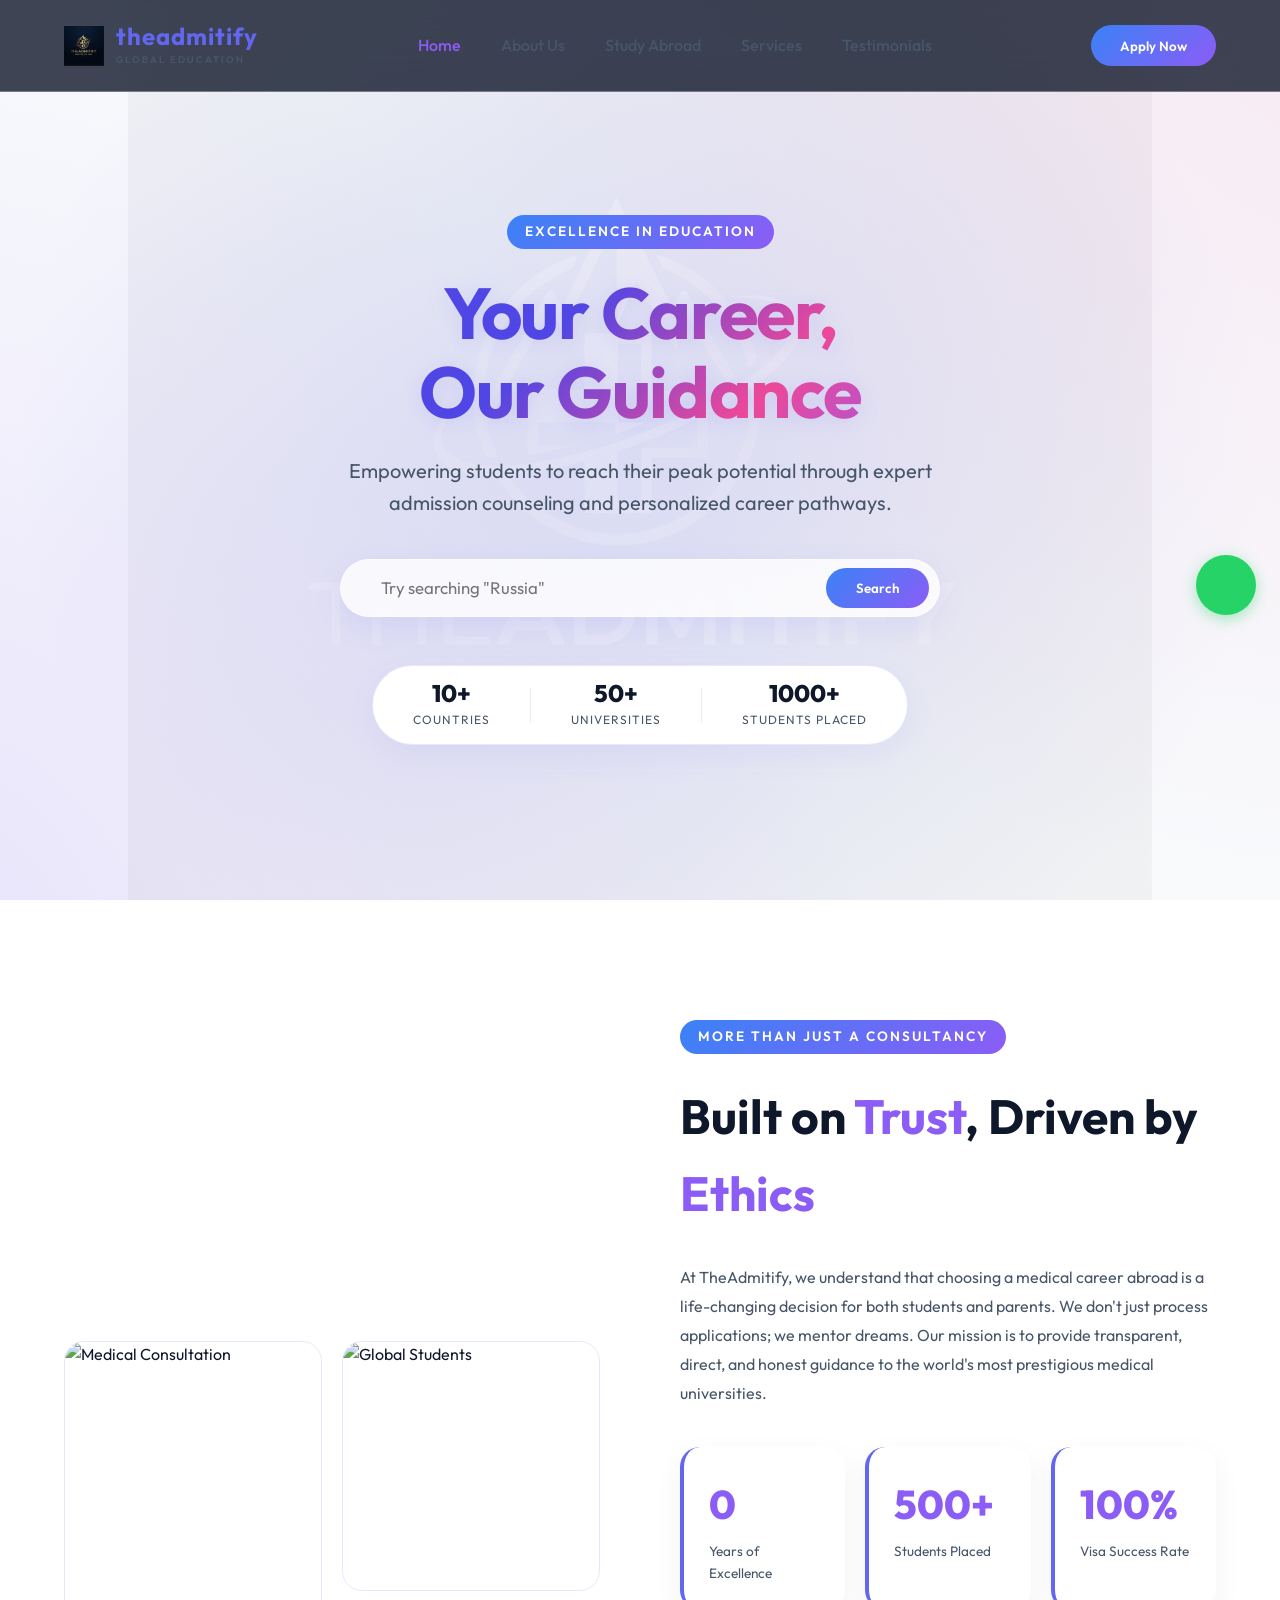
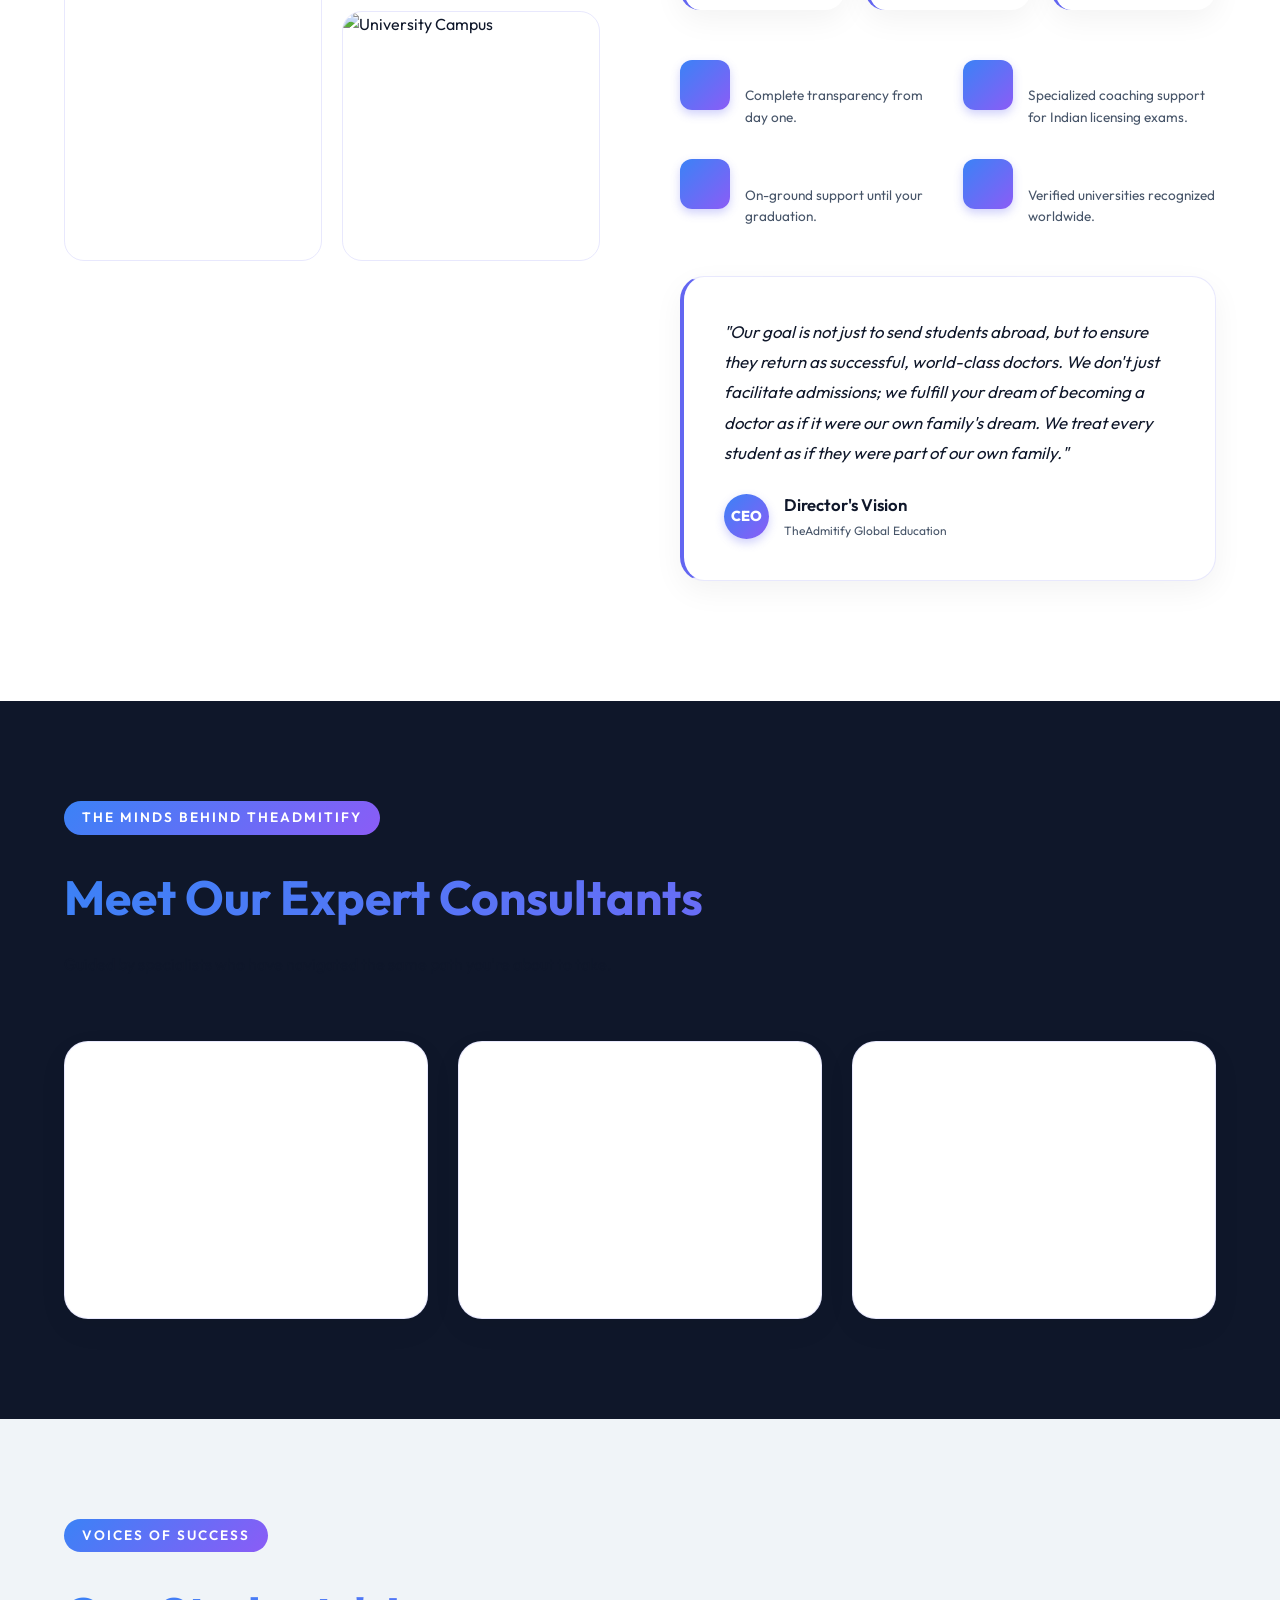
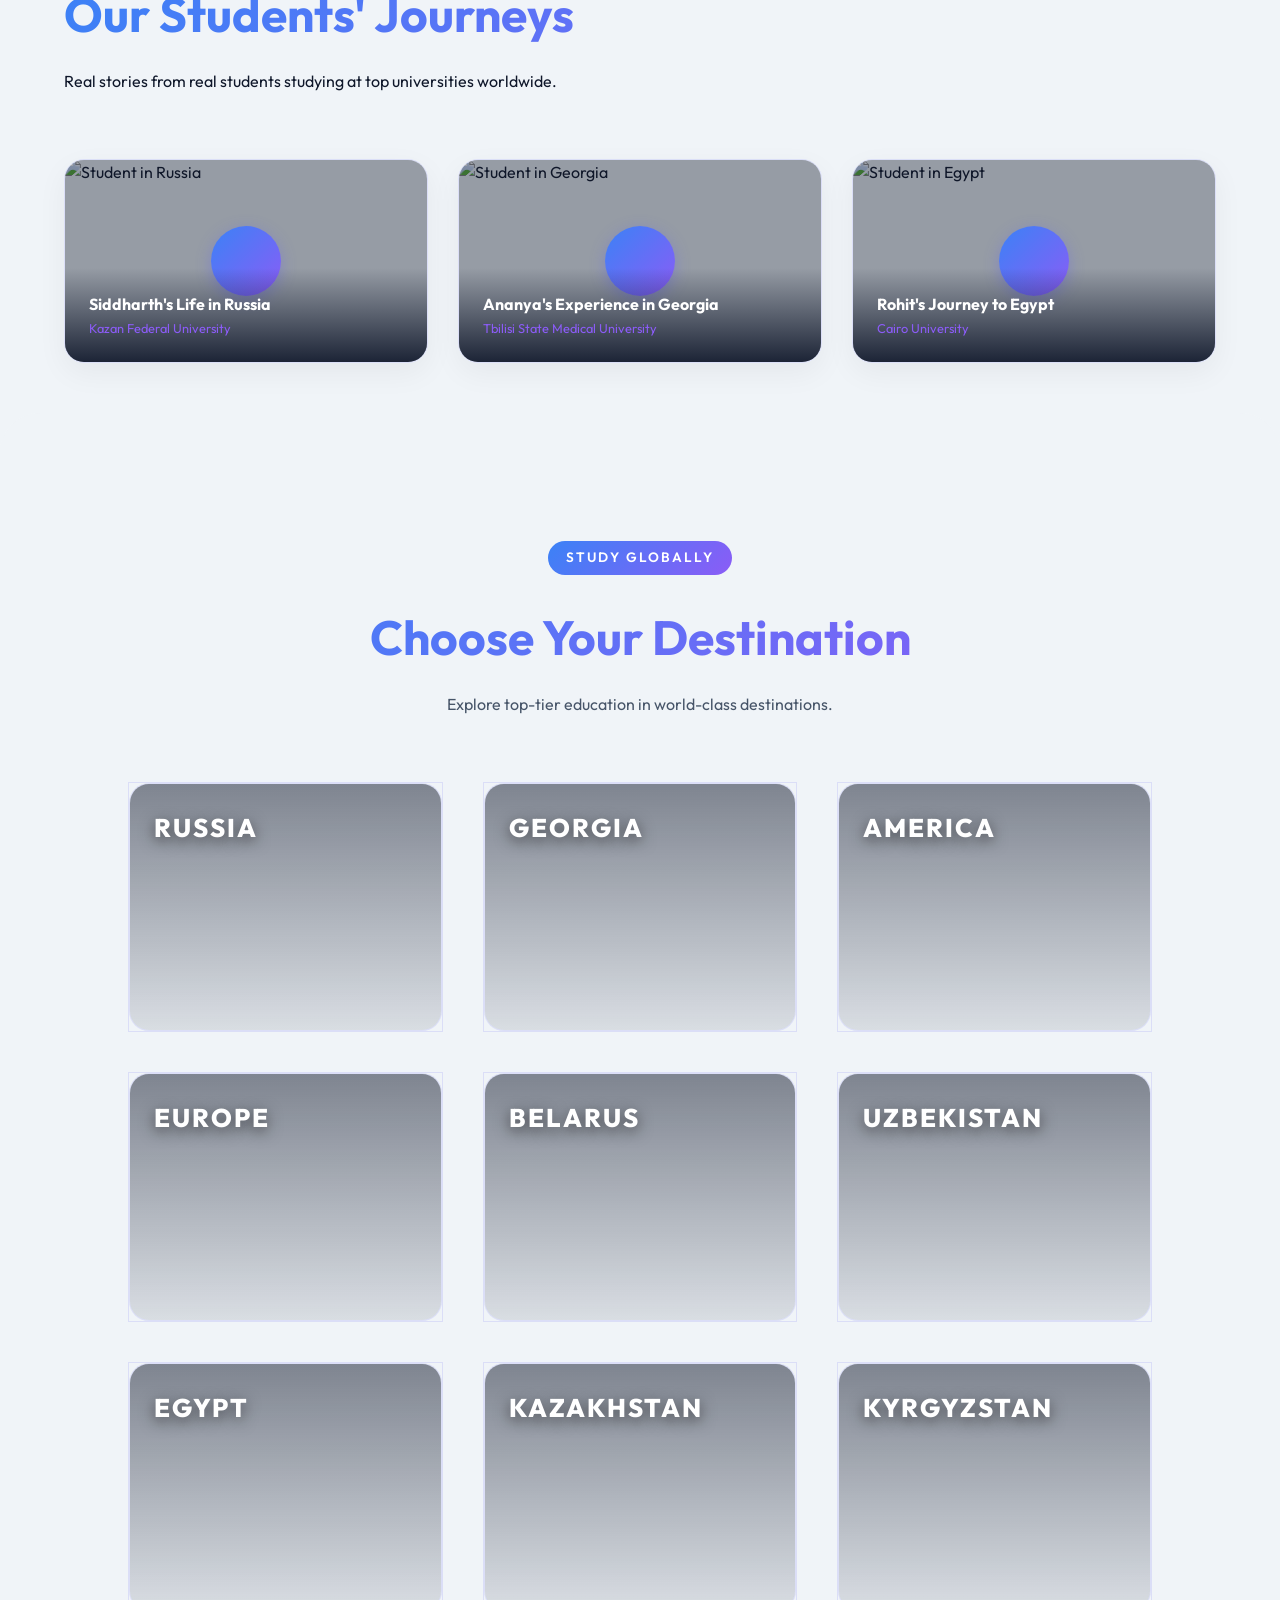
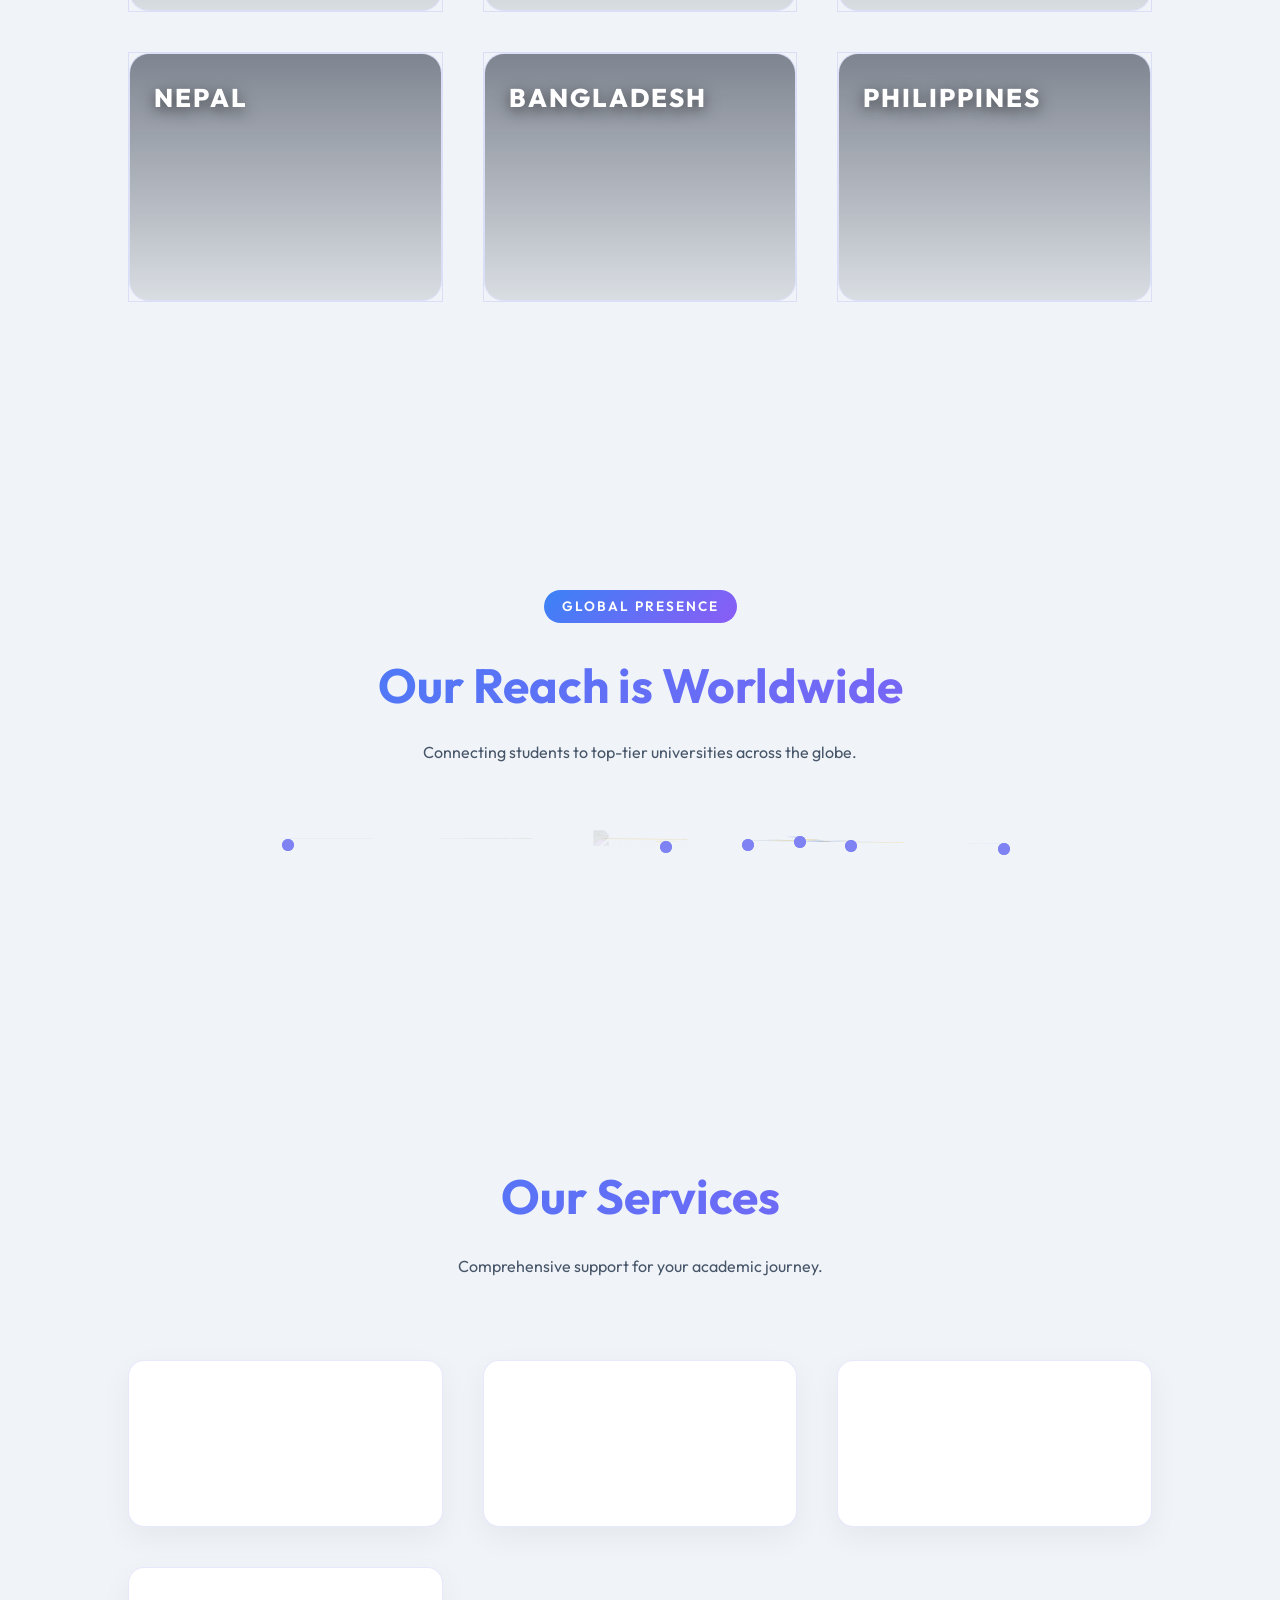
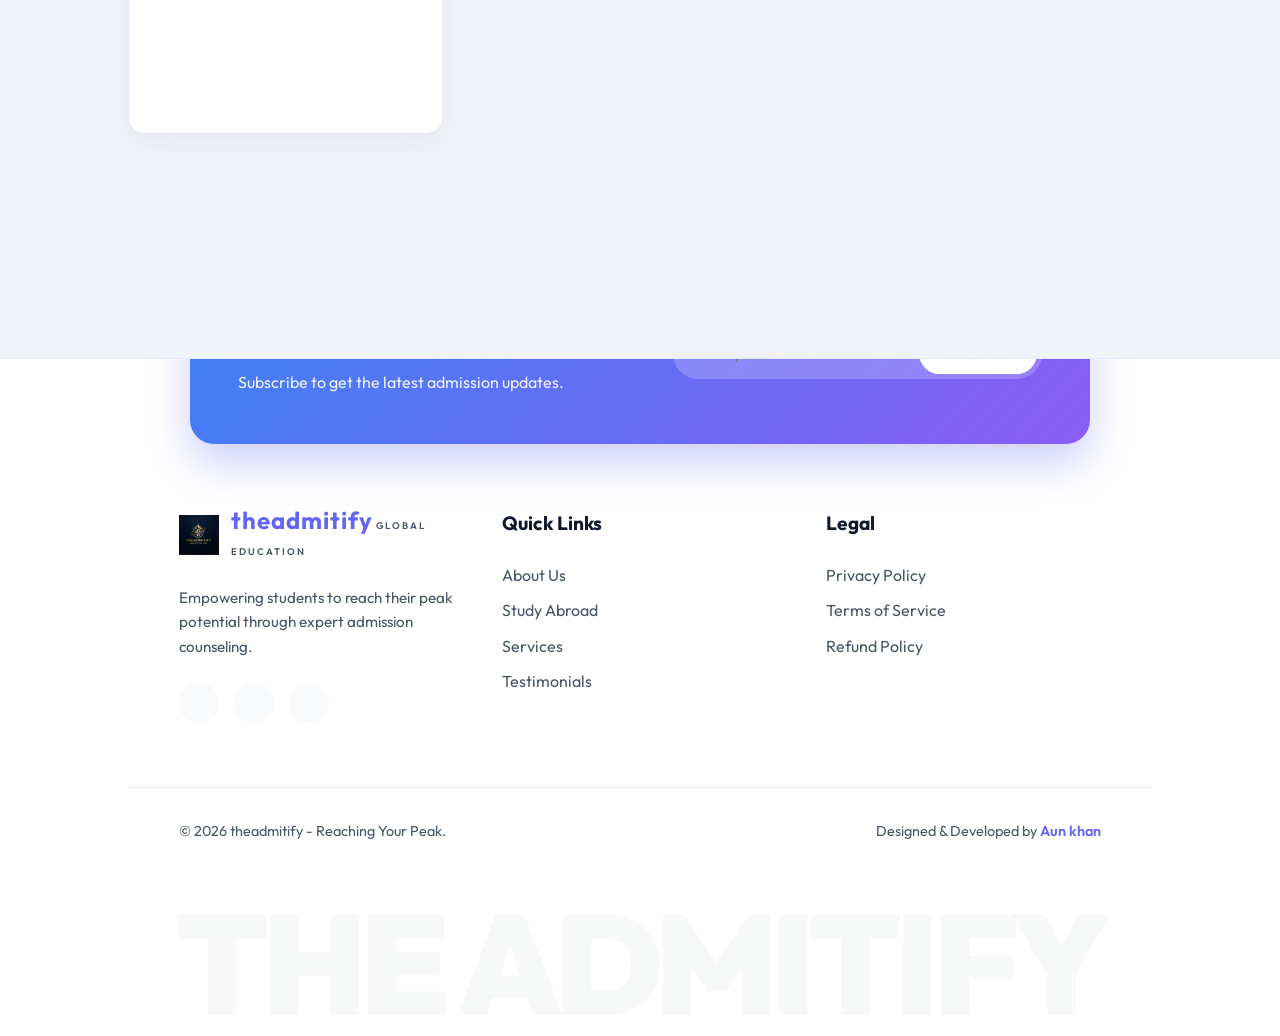
==== commit fd8c5d63: "fully modify" ====
--- a/index.html
+++ b/index.html
@@ -7,7 +7,7 @@
     <title>TheAdmitify | Your Career, Our Guidance</title>
     <meta name="description"
         content="Premium admission consultancy services for students. Find the best colleges and courses with TheAdmitify.">
-    <link rel="stylesheet" href="style.css?v=1.3">
+    <link rel="stylesheet" href="style.css?v=1.7">
     <link rel="preconnect" href="https://fonts.googleapis.com">
     <link rel="preconnect" href="https://fonts.gstatic.com" crossorigin>
     <link
@@ -74,14 +74,29 @@
             <h1>Your Career, <br><span style="color: var(--gold);">Our Guidance</span></h1>
             <p>Empowering students to reach their peak potential through expert admission counseling and personalized
                 career pathways.</p>
-            <div class="hero-btns">
-                <a href="#countries" class="cta-button" style="display: flex; align-items: center; gap: 10px;">
-                    Start Exploring <i data-lucide="arrow-right" style="width: 18px;"></i>
-                </a>
-                <a href="https://wa.me/91XXXXXXXXXX?text=Hi, I need expert guidance for MBBS admissions"
-                    class="cta-button secondary-btn" style="display: flex; align-items: center; gap: 10px;">
-                    <i data-lucide="headset" style="width: 18px;"></i> Talk to Experts
-                </a>
+            <!-- Glassmorphic Search/Filter Bar -->
+            <div class="hero-search-bar" style="background: rgba(255, 255, 255, 0.8); backdrop-filter: blur(20px); -webkit-backdrop-filter: blur(20px); border: 1px solid rgba(255, 255, 255, 0.5); padding: 8px 10px 8px 25px; border-radius: 50px; display: flex; align-items: center; gap: 15px; max-width: 650px; margin: 0 auto 3rem auto; box-shadow: 0 10px 30px rgba(99, 102, 241, 0.1);">
+                <i data-lucide="search" style="color: var(--accent);"></i>
+                <input type="text" id="heroSearchInput" placeholder="Where do you want to study?" style="border: none; background: transparent; outline: none; flex: 1; font-size: 1.05rem; color: var(--text-main);">
+                <button id="heroSearchBtn" class="cta-button" style="padding: 12px 30px; border-radius: 40px;">Search</button>
+            </div>
+
+            <!-- Sleek Floating Stats Ribbon -->
+            <div class="hero-stats-ribbon" style="display: inline-flex; flex-wrap: wrap; justify-content: center; align-items: center; gap: 40px; background: #ffffff; padding: 15px 40px; border-radius: 50px; border: 1px solid rgba(99, 102, 241, 0.15); box-shadow: 0 10px 30px rgba(99, 102, 241, 0.08);">
+                <div style="display: flex; flex-direction: column; text-align: center;">
+                    <span style="font-weight: 800; font-size: 1.5rem; color: var(--text-main); line-height: 1;">10+</span>
+                    <span style="font-size: 0.75rem; color: var(--text-dim); text-transform: uppercase; letter-spacing: 1px; margin-top: 5px;">Countries</span>
+                </div>
+                <div style="width: 1px; height: 35px; background: rgba(0,0,0,0.08);" class="divider"></div>
+                <div style="display: flex; flex-direction: column; text-align: center;">
+                    <span style="font-weight: 800; font-size: 1.5rem; color: var(--text-main); line-height: 1;">50+</span>
+                    <span style="font-size: 0.75rem; color: var(--text-dim); text-transform: uppercase; letter-spacing: 1px; margin-top: 5px;">Universities</span>
+                </div>
+                <div style="width: 1px; height: 35px; background: rgba(0,0,0,0.08);" class="divider"></div>
+                <div style="display: flex; flex-direction: column; text-align: center;">
+                    <span style="font-weight: 800; font-size: 1.5rem; color: var(--text-main); line-height: 1;">1000+</span>
+                    <span style="font-size: 0.75rem; color: var(--text-dim); text-transform: uppercase; letter-spacing: 1px; margin-top: 5px;">Students Placed</span>
+                </div>
             </div>
         </div>
     </section>
@@ -600,22 +615,61 @@
         </div>
     </div>
 
-    <footer class="site-footer">
-        <div class="footer-logo-container">
-            <img src="assets/logo.png" alt="TheAdmitify Logo" class="logo-img">
-            <div class="footer-logo-text-group">
-                <span class="logo-text">theadmitify</span>
-                <span class="logo-tagline">Global Education</span>
-            </div>
-        </div>
-        <p style="color: var(--text-dim); margin-bottom: 0.5rem;">© 2026 theadmitify - Reaching Your Peak.</p>
-        <p style="color: var(--text-dim); font-size: 0.8rem; margin-bottom: 2rem;">Designed & Developed by <span
-                style="color: var(--gold); font-weight: 600;">Aun khan</span></p>
-        <div class="footer-links">
-            <a href="#" style="color: var(--text-dim); text-decoration: none;">Privacy Policy</a>
-            <a href="#" style="color: var(--text-dim); text-decoration: none;">Terms of Service</a>
-            <a href="#" style="color: var(--text-dim); text-decoration: none;">Contact Us</a>
-        </div>
+    <footer class="site-footer" style="position: relative; overflow: hidden; padding-bottom: 2rem; padding-top: 8rem; margin-top: 6rem;">
+        <!-- Floating Newsletter Box -->
+        <div class="newsletter-box" style="background: var(--accent-gradient); padding: 3rem; border-radius: 24px; max-width: 900px; margin: -14rem auto 4rem auto; position: relative; z-index: 10; box-shadow: 0 20px 40px rgba(99, 102, 241, 0.3); display: flex; flex-wrap: wrap; align-items: center; justify-content: space-between; gap: 20px; width: 90%;">
+            <div style="text-align: left; color: #fff;">
+                <h3 style="font-size: 2rem; margin-bottom: 0.5rem;">Ready to start your journey?</h3>
+                <p style="opacity: 0.9;">Subscribe to get the latest admission updates.</p>
+            </div>
+            <div style="display: flex; gap: 10px; background: rgba(255,255,255,0.2); padding: 5px; border-radius: 50px;">
+                <input type="email" placeholder="Enter your email" style="background: transparent; border: none; outline: none; padding: 10px 20px; color: #fff; width: 100%; min-width: 200px;">
+                <button class="cta-button" style="background: #fff; color: var(--accent); box-shadow: none;">Subscribe</button>
+            </div>
+        </div>
+
+        <div class="footer-content-wrapper" style="display: grid; grid-template-columns: repeat(auto-fit, minmax(200px, 1fr)); gap: 3rem; text-align: left; margin-bottom: 4rem; max-width: 1200px; margin-left: auto; margin-right: auto; padding: 0 5%;">
+            <div>
+                <div class="footer-logo-container" style="justify-content: flex-start; margin-bottom: 1.5rem;">
+                    <img src="assets/logo.png" alt="TheAdmitify Logo" class="logo-img">
+                    <div class="footer-logo-text-group">
+                        <span class="logo-text" style="color: var(--accent);">theadmitify</span>
+                        <span class="logo-tagline" style="color: var(--text-dim);">Global Education</span>
+                    </div>
+                </div>
+                <p style="color: var(--text-dim); margin-bottom: 1.5rem; font-size: 0.95rem;">Empowering students to reach their peak potential through expert admission counseling.</p>
+                <div class="social-icons" style="display: flex; gap: 15px;">
+                    <a href="#" style="width: 40px; height: 40px; border-radius: 50%; background: #f8fafc; display: flex; align-items: center; justify-content: center; color: var(--accent); transition: transform 0.3s;" onmouseover="this.style.transform='translateY(-5px)'" onmouseout="this.style.transform='translateY(0)'"><i data-lucide="instagram"></i></a>
+                    <a href="#" style="width: 40px; height: 40px; border-radius: 50%; background: #f8fafc; display: flex; align-items: center; justify-content: center; color: var(--accent); transition: transform 0.3s;" onmouseover="this.style.transform='translateY(-5px)'" onmouseout="this.style.transform='translateY(0)'"><i data-lucide="facebook"></i></a>
+                    <a href="#" style="width: 40px; height: 40px; border-radius: 50%; background: #f8fafc; display: flex; align-items: center; justify-content: center; color: var(--accent); transition: transform 0.3s;" onmouseover="this.style.transform='translateY(-5px)'" onmouseout="this.style.transform='translateY(0)'"><i data-lucide="youtube"></i></a>
+                </div>
+            </div>
+            <div>
+                <h4 style="color: var(--text-main); margin-bottom: 1.5rem; font-size: 1.2rem;">Quick Links</h4>
+                <ul style="list-style: none; display: flex; flex-direction: column; gap: 10px;">
+                    <li><a href="#about" style="color: var(--text-dim); text-decoration: none;">About Us</a></li>
+                    <li><a href="#countries" style="color: var(--text-dim); text-decoration: none;">Study Abroad</a></li>
+                    <li><a href="#services" style="color: var(--text-dim); text-decoration: none;">Services</a></li>
+                    <li><a href="#testimonials" style="color: var(--text-dim); text-decoration: none;">Testimonials</a></li>
+                </ul>
+            </div>
+            <div>
+                <h4 style="color: var(--text-main); margin-bottom: 1.5rem; font-size: 1.2rem;">Legal</h4>
+                <ul style="list-style: none; display: flex; flex-direction: column; gap: 10px;">
+                    <li><a href="#" style="color: var(--text-dim); text-decoration: none;">Privacy Policy</a></li>
+                    <li><a href="#" style="color: var(--text-dim); text-decoration: none;">Terms of Service</a></li>
+                    <li><a href="#" style="color: var(--text-dim); text-decoration: none;">Refund Policy</a></li>
+                </ul>
+            </div>
+        </div>
+
+        <div style="border-top: 1px solid var(--glass-border); padding-top: 2rem; display: flex; justify-content: space-between; align-items: center; flex-wrap: wrap; gap: 1rem; max-width: 1200px; margin: 0 auto; padding-left: 5%; padding-right: 5%;">
+            <p style="color: var(--text-dim); font-size: 0.9rem;">© 2026 theadmitify - Reaching Your Peak.</p>
+            <p style="color: var(--text-dim); font-size: 0.9rem;">Designed & Developed by <span style="color: var(--accent); font-weight: 600;">Aun khan</span></p>
+        </div>
+
+        <!-- Massive Typography at Bottom -->
+        <h1 style="font-size: 11vw; font-weight: 900; color: rgba(15, 23, 42, 0.03); line-height: 0.8; margin-top: 4rem; margin-bottom: -1rem; letter-spacing: -0.05em; text-align: center; overflow: hidden; white-space: nowrap; user-select: none;">THE ADMITIFY</h1>
     </footer>
 
     <!-- Global Quick Apply Modal -->
@@ -692,7 +746,7 @@
 
 
 
-    <script src="script.js"></script>
+    <script src="script.js?v=1.6"></script>
     <script>
         lucide.createIcons();
     </script>
--- a/style.css
+++ b/style.css
@@ -1,12 +1,14 @@
 :root {
-  --primary: #0f172a;
-  --secondary: #1e293b;
-  --accent: #2563eb;
-  --gold: #fbbf24;
-  --text-main: #f8fafc;
-  --text-dim: #94a3b8;
-  --glass: rgba(255, 255, 255, 0.05);
-  --glass-border: rgba(255, 255, 255, 0.1);
+  --primary: #f0f4f8;
+  --secondary: #ffffff;
+  --accent: #6366f1;
+  --accent-gradient: linear-gradient(135deg, #3b82f6 0%, #8b5cf6 100%);
+  --gold: #8b5cf6;
+  --text-main: #0f172a;
+  --text-dim: #475569;
+  --glass: rgba(255, 255, 255, 0.8);
+  --glass-border: rgba(99, 102, 241, 0.15);
+  --shadow: 0 10px 30px rgba(0, 0, 0, 0.05);
   --transition: all 0.3s cubic-bezier(0.4, 0, 0.2, 1);
 }
 
@@ -61,9 +63,10 @@
   justify-content: space-between;
   align-items: center;
   z-index: 1000;
-  background: rgba(15, 23, 42, 0.8);
-  backdrop-filter: blur(10px);
-  border-bottom: 1px solid var(--glass-border);
+  background: rgba(255, 255, 255, 0.7);
+  backdrop-filter: blur(25px);
+  -webkit-backdrop-filter: blur(25px);
+  border-bottom: 1px solid rgba(255, 255, 255, 0.3);
 }
 
 .logo-container {
@@ -87,14 +90,14 @@
   font-family: 'Outfit', sans-serif;
   font-size: 1.5rem;
   font-weight: 700;
-  color: #fff;
+  color: var(--accent);
   letter-spacing: 1px;
   line-height: 1;
 }
 
 .logo-tagline {
   font-size: 0.6rem;
-  color: var(--gold);
+  color: var(--text-dim);
   letter-spacing: 2px;
   font-weight: 600;
   margin-top: 4px;
@@ -197,20 +200,19 @@
 }
 
 .cta-button {
-  background: var(--accent);
+  background: var(--accent-gradient);
   color: white;
-  padding: 0.8rem 1.5rem;
-  border-radius: 8px;
+  padding: 0.8rem 1.8rem;
+  border-radius: 50px;
   text-decoration: none;
   font-weight: 600;
   transition: var(--transition);
-  border: 1px solid transparent;
+  border: none;
 }
 
 .cta-button:hover {
-  background: transparent;
-  border-color: var(--accent);
-  box-shadow: 0 0 20px rgba(37, 99, 235, 0.4);
+  transform: translateY(-2px);
+  box-shadow: 0 10px 20px rgba(99, 102, 241, 0.3);
 }
 
 /* Hero Buttons Layout */
@@ -223,14 +225,13 @@
 
 .secondary-btn {
   background: transparent !important;
-  border: 1px solid var(--glass-border) !important;
+  border: 2px solid var(--accent) !important;
+  color: var(--accent) !important;
+}
+
+.secondary-btn:hover {
+  background: var(--accent) !important;
   color: #fff !important;
-}
-
-.secondary-btn:hover {
-  background: rgba(255, 255, 255, 0.05) !important;
-  border-color: var(--gold) !important;
-  color: var(--gold) !important;
 }
 
 @media (max-width: 480px) {
@@ -281,7 +282,7 @@
 /* FAQ Section Styles */
 .faq-section {
   padding: 100px 10%;
-  background: #0f172a;
+  background: var(--primary);
 }
 
 .faq-container {
@@ -290,12 +291,13 @@
 }
 
 .faq-item {
-  background: rgba(255, 255, 255, 0.02);
+  background: #ffffff;
   border: 1px solid var(--glass-border);
   border-radius: 15px;
   margin-bottom: 15px;
   overflow: hidden;
   transition: all 0.3s ease;
+  box-shadow: var(--shadow);
 }
 
 .faq-question {
@@ -305,7 +307,7 @@
   justify-content: space-between;
   align-items: center;
   font-weight: 600;
-  color: #fff;
+  color: var(--text-main);
 }
 
 .faq-answer {
@@ -319,8 +321,8 @@
 }
 
 .faq-item.active {
-  border-color: var(--gold);
-  background: rgba(251, 191, 36, 0.03);
+  border-color: var(--accent);
+  background: #f8fafc;
 }
 
 .faq-item.active .faq-answer {
@@ -330,7 +332,7 @@
 
 .faq-icon {
   transition: transform 0.3s ease;
-  color: var(--gold);
+  color: var(--accent);
 }
 
 .faq-item.active .faq-icon {
@@ -341,21 +343,23 @@
 .preloader {
   position: fixed;
   inset: 0;
-  background: #0f172a;
+  background: rgba(255, 255, 255, 0.98);
+  backdrop-filter: blur(20px);
+  -webkit-backdrop-filter: blur(20px);
   display: flex;
   flex-direction: column;
   align-items: center;
   justify-content: center;
   z-index: 9999;
-  transition: transform 0.8s cubic-bezier(0.77, 0, 0.175, 1), opacity 0.5s ease;
+  transition: transform 0.8s cubic-bezier(0.77, 0, 0.175, 1), opacity 0.6s ease;
 }
 
 .loader-logo {
   width: 120px;
   height: 120px;
   position: relative;
-  margin-bottom: 20px;
-  animation: logoPulse 2s infinite ease-in-out;
+  margin-bottom: 25px;
+  animation: logoPulsePremium 2.5s infinite cubic-bezier(0.4, 0, 0.2, 1);
 }
 
 .loader-logo img {
@@ -366,20 +370,22 @@
 
 .loader-circle {
   position: absolute;
-  top: -10px;
-  left: -10px;
-  right: -10px;
-  bottom: -10px;
-  border: 2px solid transparent;
-  border-top-color: var(--gold);
-  border-radius: 50%;
-  animation: rotateLoader 1.5s linear infinite;
-}
-
-@keyframes logoPulse {
-  0% { transform: scale(0.9); opacity: 0.6; }
-  50% { transform: scale(1.05); opacity: 1; filter: drop-shadow(0 0 15px rgba(251, 191, 36, 0.4)); }
-  100% { transform: scale(0.9); opacity: 0.6; }
+  top: -15px;
+  left: -15px;
+  right: -15px;
+  bottom: -15px;
+  border: 3px solid transparent;
+  border-top-color: var(--accent);
+  border-right-color: #ec4899;
+  border-radius: 20px; /* Square with rounded corners to match logo shape */
+  animation: rotateLoader 1.5s cubic-bezier(0.68, -0.55, 0.265, 1.55) infinite;
+  box-shadow: 0 0 20px rgba(99, 102, 241, 0.2);
+}
+
+@keyframes logoPulsePremium {
+  0% { transform: scale(0.95); opacity: 0.8; filter: drop-shadow(0 0 0px rgba(99, 102, 241, 0)); }
+  50% { transform: scale(1.05); opacity: 1; filter: drop-shadow(0 10px 25px rgba(99, 102, 241, 0.4)); }
+  100% { transform: scale(0.95); opacity: 0.8; filter: drop-shadow(0 0 0px rgba(99, 102, 241, 0)); }
 }
 
 @keyframes rotateLoader {
@@ -387,18 +393,22 @@
 }
 
 .loader-text {
-  color: #fff;
   font-family: 'Outfit', sans-serif;
-  letter-spacing: 5px;
+  letter-spacing: 6px;
   text-transform: uppercase;
-  font-size: 0.8rem;
-  font-weight: 300;
+  font-size: 0.85rem;
+  font-weight: 700;
+  background: var(--accent-gradient);
+  -webkit-background-clip: text;
+  -webkit-text-fill-color: transparent;
+  color: transparent;
   opacity: 0;
+  transform: translateY(10px);
   animation: fadeInText 1s forwards 0.5s;
 }
 
 @keyframes fadeInText {
-  to { opacity: 1; }
+  to { opacity: 1; transform: translateY(0); }
 }
 
 .preloader.loaded {
@@ -430,17 +440,18 @@
 }
 
 .team-card {
-  background: rgba(255, 255, 255, 0.02);
+  background: var(--secondary);
   border: 1px solid var(--glass-border);
   border-radius: 24px;
   padding: 2.5rem;
   text-align: center;
-  transition: all 0.3s ease;
+  transition: var(--transition);
+  box-shadow: var(--shadow);
 }
 
 .team-card:hover {
   transform: translateY(-10px);
-  border-color: var(--gold);
+  border-color: var(--accent);
 }
 
 .team-img-wrap {
@@ -448,7 +459,7 @@
   height: 120px;
   border-radius: 50%;
   margin: 0 auto 1.5rem;
-  border: 2px solid var(--gold);
+  border: 4px solid var(--accent);
   padding: 5px;
   overflow: hidden;
 }
@@ -463,7 +474,7 @@
 /* Video Testimonials */
 .video-section {
   padding: 100px 5%;
-  background: var(--secondary);
+  background: var(--primary);
 }
 
 .video-grid {
@@ -480,6 +491,7 @@
   overflow: hidden;
   border: 1px solid var(--glass-border);
   cursor: pointer;
+  box-shadow: var(--shadow);
 }
 
 .video-thumbnail {
@@ -510,20 +522,20 @@
 .play-btn {
   width: 70px;
   height: 70px;
-  background: var(--gold);
+  background: var(--accent-gradient);
   border-radius: 50%;
   display: flex;
   align-items: center;
   justify-content: center;
-  color: var(--secondary);
+  color: #fff;
   font-size: 1.5rem;
-  box-shadow: 0 0 30px rgba(251, 191, 36, 0.4);
-  transition: all 0.3s ease;
+  box-shadow: 0 4px 15px rgba(99, 102, 241, 0.4);
+  transition: var(--transition);
 }
 
 .video-card:hover .play-btn {
-  transform: scale(1.2);
-  background: #fff;
+  transform: scale(1.1);
+  box-shadow: 0 8px 25px rgba(99, 102, 241, 0.6);
 }
 
 .video-info {
@@ -551,9 +563,31 @@
   align-items: center;
   text-align: center;
   padding: 140px 10% 80px 10%;
-  background: radial-gradient(circle at center, #1e293b 0%, #0f172a 100%);
+  background: #f8fafc;
   position: relative;
   overflow: hidden;
+}
+
+/* Animated Mesh Gradient Background */
+.hero::after {
+  content: '';
+  position: absolute;
+  top: -50%;
+  left: -50%;
+  width: 200%;
+  height: 200%;
+  background: 
+    radial-gradient(circle at 50% 50%, rgba(99, 102, 241, 0.15) 0%, transparent 40%),
+    radial-gradient(circle at 80% 20%, rgba(236, 72, 153, 0.1) 0%, transparent 40%),
+    radial-gradient(circle at 20% 80%, rgba(139, 92, 246, 0.15) 0%, transparent 40%);
+  animation: meshMove 20s infinite alternate ease-in-out;
+  z-index: 0;
+}
+
+@keyframes meshMove {
+  0% { transform: rotate(0deg) scale(1); }
+  50% { transform: rotate(180deg) scale(1.2); }
+  100% { transform: rotate(360deg) scale(1); }
 }
 
 .hero::before {
@@ -578,22 +612,34 @@
 }
 
 .hero-tagline {
-  color: var(--gold);
+  color: #fff;
+  background: var(--accent-gradient);
+  padding: 6px 18px;
+  border-radius: 30px;
   text-transform: uppercase;
-  letter-spacing: 4px;
+  letter-spacing: 2px;
   font-weight: 600;
-  margin-bottom: 1rem;
-  display: block;
+  margin-bottom: 1.5rem;
+  display: inline-block;
+  font-size: 0.85rem;
 }
 
 .hero h1 {
   font-size: 4.5rem;
   line-height: 1.1;
   margin-bottom: 1.5rem;
-  background: linear-gradient(135deg, #ffffff 15%, #fef08a 50%, #fbbf24 85%);
+  letter-spacing: -0.02em;
+  background: linear-gradient(135deg, #4f46e5 20%, #ec4899 40%, #8b5cf6 60%, #4f46e5 80%);
+  background-size: 200% auto;
   -webkit-background-clip: text;
   -webkit-text-fill-color: transparent;
-  filter: drop-shadow(0 4px 20px rgba(251, 191, 36, 0.15));
+  color: transparent;
+  filter: drop-shadow(0 4px 10px rgba(99, 102, 241, 0.15));
+  animation: shimmer 5s linear infinite;
+}
+
+@keyframes shimmer {
+  to { background-position: 200% center; }
 }
 
 .hero p {
@@ -608,7 +654,7 @@
 /* Global Section */
 .global-section {
   padding: 8rem 10%;
-  background: var(--secondary);
+  background: var(--primary);
   border-radius: 40px 40px 0 0;
   margin-top: -50px;
   position: relative;
@@ -623,10 +669,10 @@
 .section-header h2 {
   font-size: 3rem;
   margin-bottom: 1rem;
-  background: linear-gradient(135deg, #ffffff 30%, #fbbf24 100%);
+  background: var(--accent-gradient);
   -webkit-background-clip: text;
   -webkit-text-fill-color: transparent;
-  filter: drop-shadow(0 4px 15px rgba(251, 191, 36, 0.1));
+  color: transparent;
 }
 
 .country-grid {
@@ -639,7 +685,7 @@
 /* About & Trust Section Styles */
 .about-section {
   padding: 120px 5%;
-  background: linear-gradient(to bottom, var(--secondary), #0f172a);
+  background: var(--secondary);
 }
 
 .about-container {
@@ -677,15 +723,16 @@
 }
 
 .stat-item {
-  background: rgba(255, 255, 255, 0.03);
+  background: var(--secondary);
+  box-shadow: var(--shadow);
   padding: 25px;
   border-radius: 20px;
-  border-left: 3px solid var(--gold);
+  border-left: 4px solid var(--accent);
 }
 
 .stat-item h3 {
   font-size: 2rem;
-  color: #fff;
+  color: var(--text-main);
   margin-bottom: 5px;
 }
 
@@ -709,13 +756,14 @@
 .feature-box .icon-wrap {
   width: 50px;
   height: 50px;
-  background: rgba(251, 191, 36, 0.1);
+  background: var(--accent-gradient);
   border-radius: 12px;
   display: flex;
   align-items: center;
   justify-content: center;
-  color: var(--gold);
+  color: #fff;
   flex-shrink: 0;
+  box-shadow: 0 4px 10px rgba(99, 102, 241, 0.3);
 }
 
 @media (max-width: 992px) {
@@ -940,7 +988,7 @@
   content: '';
   position: absolute;
   inset: 0;
-  background: linear-gradient(to bottom, rgba(15, 23, 42, 0.6) 0%, rgba(15, 23, 42, 0.2) 100%);
+  background: linear-gradient(to bottom, rgba(15, 23, 42, 0.5) 0%, rgba(15, 23, 42, 0.1) 100%);
   z-index: 1;
 }
 
@@ -956,15 +1004,15 @@
 }
 
 .card-back {
-  background: var(--secondary);
-  color: var(--gold);
+  background: #ffffff;
+  color: var(--accent);
   transform: rotateY(180deg);
   display: flex;
   flex-direction: column;
   justify-content: center;
   align-items: center;
   padding: 2rem;
-  box-shadow: 0 20px 40px rgba(0,0,0,0.4);
+  box-shadow: var(--shadow);
 }
 
 .card-back p {
@@ -994,26 +1042,27 @@
 }
 
 .college-card {
-  background: var(--primary);
+  background: #ffffff;
   border: 1px solid var(--glass-border);
   padding: 1.5rem;
   border-radius: 16px;
   transition: var(--transition);
+  box-shadow: var(--shadow);
 }
 
 .college-card:hover {
   transform: translateY(-5px);
-  border-color: var(--gold);
+  border-color: var(--accent);
 }
 
 .college-card h3 {
-  color: var(--gold);
+  color: var(--text-main);
   margin-bottom: 0.5rem;
 }
 
 .college-card .location {
   font-size: 0.9rem;
-  color: var(--text-dim);
+  color: var(--accent);
   margin-bottom: 1rem;
 }
 
@@ -1043,7 +1092,7 @@
   position: absolute;
   width: 12px;
   height: 12px;
-  background: var(--gold);
+  background: var(--accent);
   border-radius: 50%;
   cursor: pointer;
   z-index: 5;
@@ -1055,7 +1104,7 @@
   width: 100%;
   height: 100%;
   border-radius: 50%;
-  background: var(--gold);
+  background: var(--accent);
   animation: pulse 2s infinite;
   left: 0;
   top: 0;
@@ -1179,18 +1228,18 @@
 .founder-quote-box {
   margin-top: 3rem;
   padding: 2.5rem;
-  background: rgba(251, 191, 36, 0.03);
+  background: #ffffff;
   border-radius: 24px;
-  border-left: 4px solid var(--gold);
-  border-top: 1px solid rgba(251, 191, 36, 0.08);
-  border-right: 1px solid rgba(251, 191, 36, 0.08);
-  border-bottom: 1px solid rgba(251, 191, 36, 0.08);
-  box-shadow: 0 15px 30px rgba(0, 0, 0, 0.2);
+  border-left: 4px solid var(--accent);
+  border-top: 1px solid var(--glass-border);
+  border-right: 1px solid var(--glass-border);
+  border-bottom: 1px solid var(--glass-border);
+  box-shadow: var(--shadow);
 }
 
 .founder-quote-text {
   font-style: italic;
-  color: #fff;
+  color: var(--text-main);
   margin-bottom: 1.5rem;
   line-height: 1.8;
   font-size: 1.05rem;
@@ -1205,19 +1254,19 @@
 .founder-badge {
   width: 45px;
   height: 45px;
-  background: var(--gold);
+  background: var(--accent-gradient);
   border-radius: 50%;
   display: flex;
   align-items: center;
   justify-content: center;
-  color: var(--secondary);
+  color: #fff;
   font-weight: 800;
   font-size: 0.9rem;
-  box-shadow: 0 4px 10px rgba(251, 191, 36, 0.3);
+  box-shadow: 0 4px 10px rgba(99, 102, 241, 0.3);
 }
 
 .founder-name {
-  color: var(--gold);
+  color: var(--text-main);
   margin-bottom: 2px;
   font-size: 1.05rem;
   font-weight: 600;
@@ -1254,7 +1303,7 @@
 
 .services-section {
   padding: 8rem 10%;
-  background: var(--secondary);
+  background: var(--primary);
   position: relative;
 }
 
@@ -1266,9 +1315,10 @@
 .services-title {
   font-size: 3rem;
   margin-bottom: 1.2rem;
-  background: linear-gradient(to right, #fff, var(--gold));
+  background: var(--accent-gradient);
   -webkit-background-clip: text;
   -webkit-text-fill-color: transparent;
+  color: transparent;
 }
 
 .services-grid {
@@ -1278,7 +1328,7 @@
 }
 
 .service-title {
-  color: var(--gold);
+  color: var(--text-main);
   margin-bottom: 1rem;
   font-size: 1.25rem;
   font-weight: 600;
@@ -1286,7 +1336,7 @@
 
 .site-footer {
   padding: 6rem 10%;
-  background: var(--primary);
+  background: #ffffff;
   border-top: 1px solid var(--glass-border);
   text-align: center;
 }
@@ -1938,62 +1988,75 @@
     overflow-x: hidden !important;
   }
 
-  /* Ultra-Premium Midnight-Sapphire-Emerald Gradient Background */
+  /* CodeAura Mobile App-Like Styling */
   body, .hero {
-    background: radial-gradient(circle at 50% 30%, #031416 0%, #060b13 70%, #02070e 100%) !important;
+    background: transparent !important;
   }
   
-  /* Rich Glassmorphic Cards with Soft Burgundy/Crimson Border */
   .country-card, .video-card, .team-card, .college-card {
-    background: rgba(22, 17, 33, 0.65) !important;
-    backdrop-filter: blur(20px) !important;
-    -webkit-backdrop-filter: blur(20px) !important;
-    border: 1px solid rgba(162, 28, 175, 0.15) !important;
-    box-shadow: 0 8px 32px 0 rgba(0, 0, 0, 0.3) !important;
-  }
-
-  /* Shimmer glowing hover for cards on mobile touch */
+    background: #ffffff !important;
+    border: 1px solid rgba(0, 0, 0, 0.05) !important;
+    box-shadow: 0 4px 15px rgba(0, 0, 0, 0.05) !important;
+  }
+
   .country-card:active, .video-card:active, .college-card:active {
-    border-color: rgba(251, 191, 36, 0.4) !important;
-    box-shadow: 0 0 20px rgba(251, 191, 36, 0.12) !important;
-  }
-
-  /* Bottom sheet matches the combined theme color */
+    border-color: var(--accent) !important;
+    box-shadow: 0 0 20px rgba(99, 102, 241, 0.15) !important;
+  }
+
+  /* Bottom sheet matches light theme */
   .bottom-sheet-content {
-    background: rgba(10, 14, 23, 0.96) !important;
-    border-top: 1px solid rgba(251, 191, 36, 0.2) !important;
+    background: #ffffff !important;
+    border-top: 1px solid rgba(0, 0, 0, 0.05) !important;
   }
 
   .sheet-stats > div {
-    background: rgba(251, 191, 36, 0.03) !important;
-    border: 1px solid rgba(251, 191, 36, 0.1) !important;
+    background: #f8fafc !important;
+    border: 1px solid rgba(0, 0, 0, 0.05) !important;
   }
 
   /* Floating Bottom Tab Bar matched styling */
   .mobile-tab-bar {
-    background: rgba(10, 14, 23, 0.8) !important;
-    border: 1px solid rgba(255, 255, 255, 0.06) !important;
-    box-shadow: 0 8px 32px rgba(0, 0, 0, 0.5) !important;
+    background: rgba(255, 255, 255, 0.95) !important;
+    border: 1px solid rgba(0, 0, 0, 0.05) !important;
+    box-shadow: 0 -4px 20px rgba(0, 0, 0, 0.08) !important;
   }
   
+  .tab-item {
+    color: var(--text-dim) !important;
+  }
+
   .tab-item.active {
-    color: var(--gold) !important;
-  }
-
-  /* Main CTA Buttons Gold highlight shadow */
+    color: var(--accent) !important;
+  }
+
+  /* Main CTA Buttons highlight shadow */
   .cta-button {
-    box-shadow: 0 4px 15px rgba(251, 191, 36, 0.15) !important;
-  }
-
-  /* Modal contents matches deep dark hybrid style */
+    box-shadow: 0 4px 15px rgba(99, 102, 241, 0.25) !important;
+  }
+
+  /* Modal contents matches light style */
   .premium-modal {
-    background: rgba(10, 14, 23, 0.98) !important;
-    border: 1px solid rgba(251, 191, 36, 0.2) !important;
-  }
-}
-
-
-
-
-
-
+    background: #ffffff !important;
+    border: 1px solid rgba(0, 0, 0, 0.05) !important;
+  }
+}
+
+/* ==========================================
+   SCROLL REVEAL ANIMATIONS & 3D TILT
+   ========================================== */
+.reveal-hidden {
+  opacity: 0;
+  transform: translateY(40px);
+  transition: all 0.8s cubic-bezier(0.16, 1, 0.3, 1);
+}
+
+.reveal-visible {
+  opacity: 1;
+  transform: translateY(0);
+}
+
+.tilt-card {
+  transition: transform 0.1s ease-out;
+  transform-style: preserve-3d;
+}
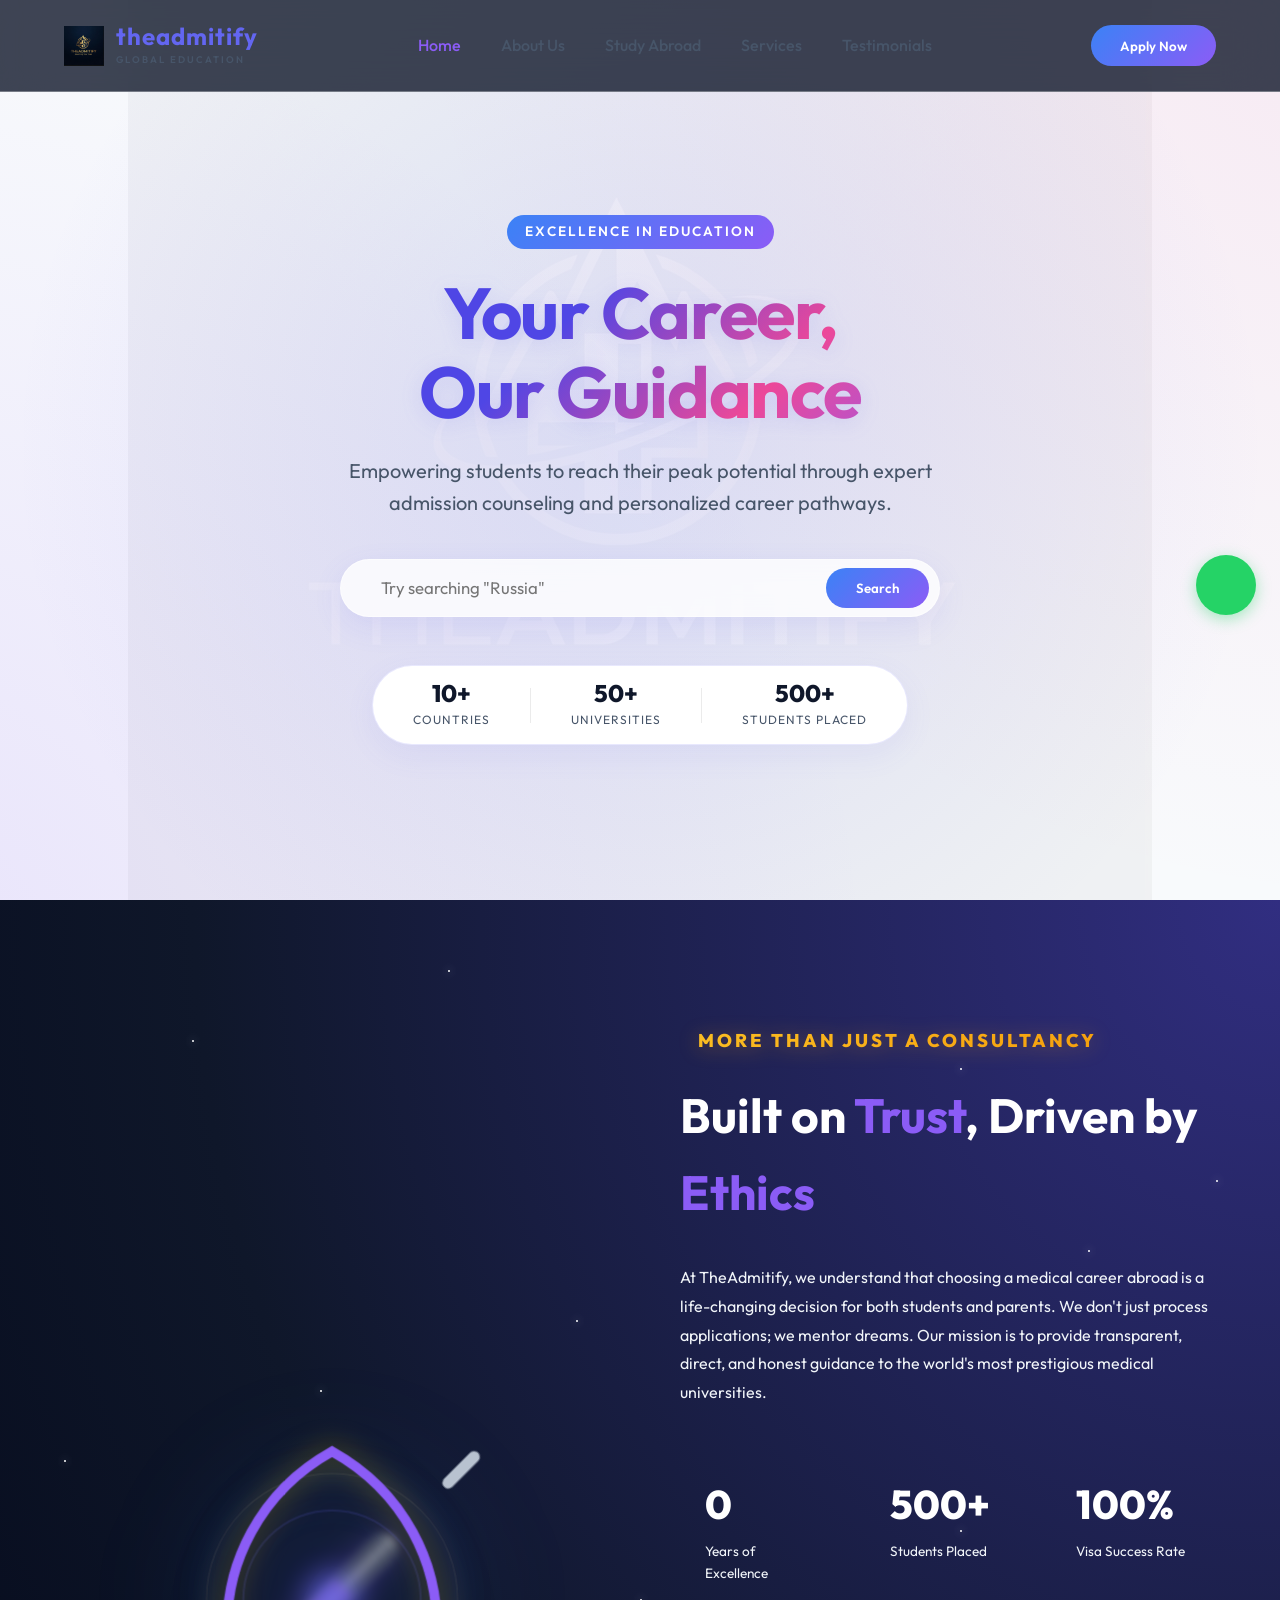
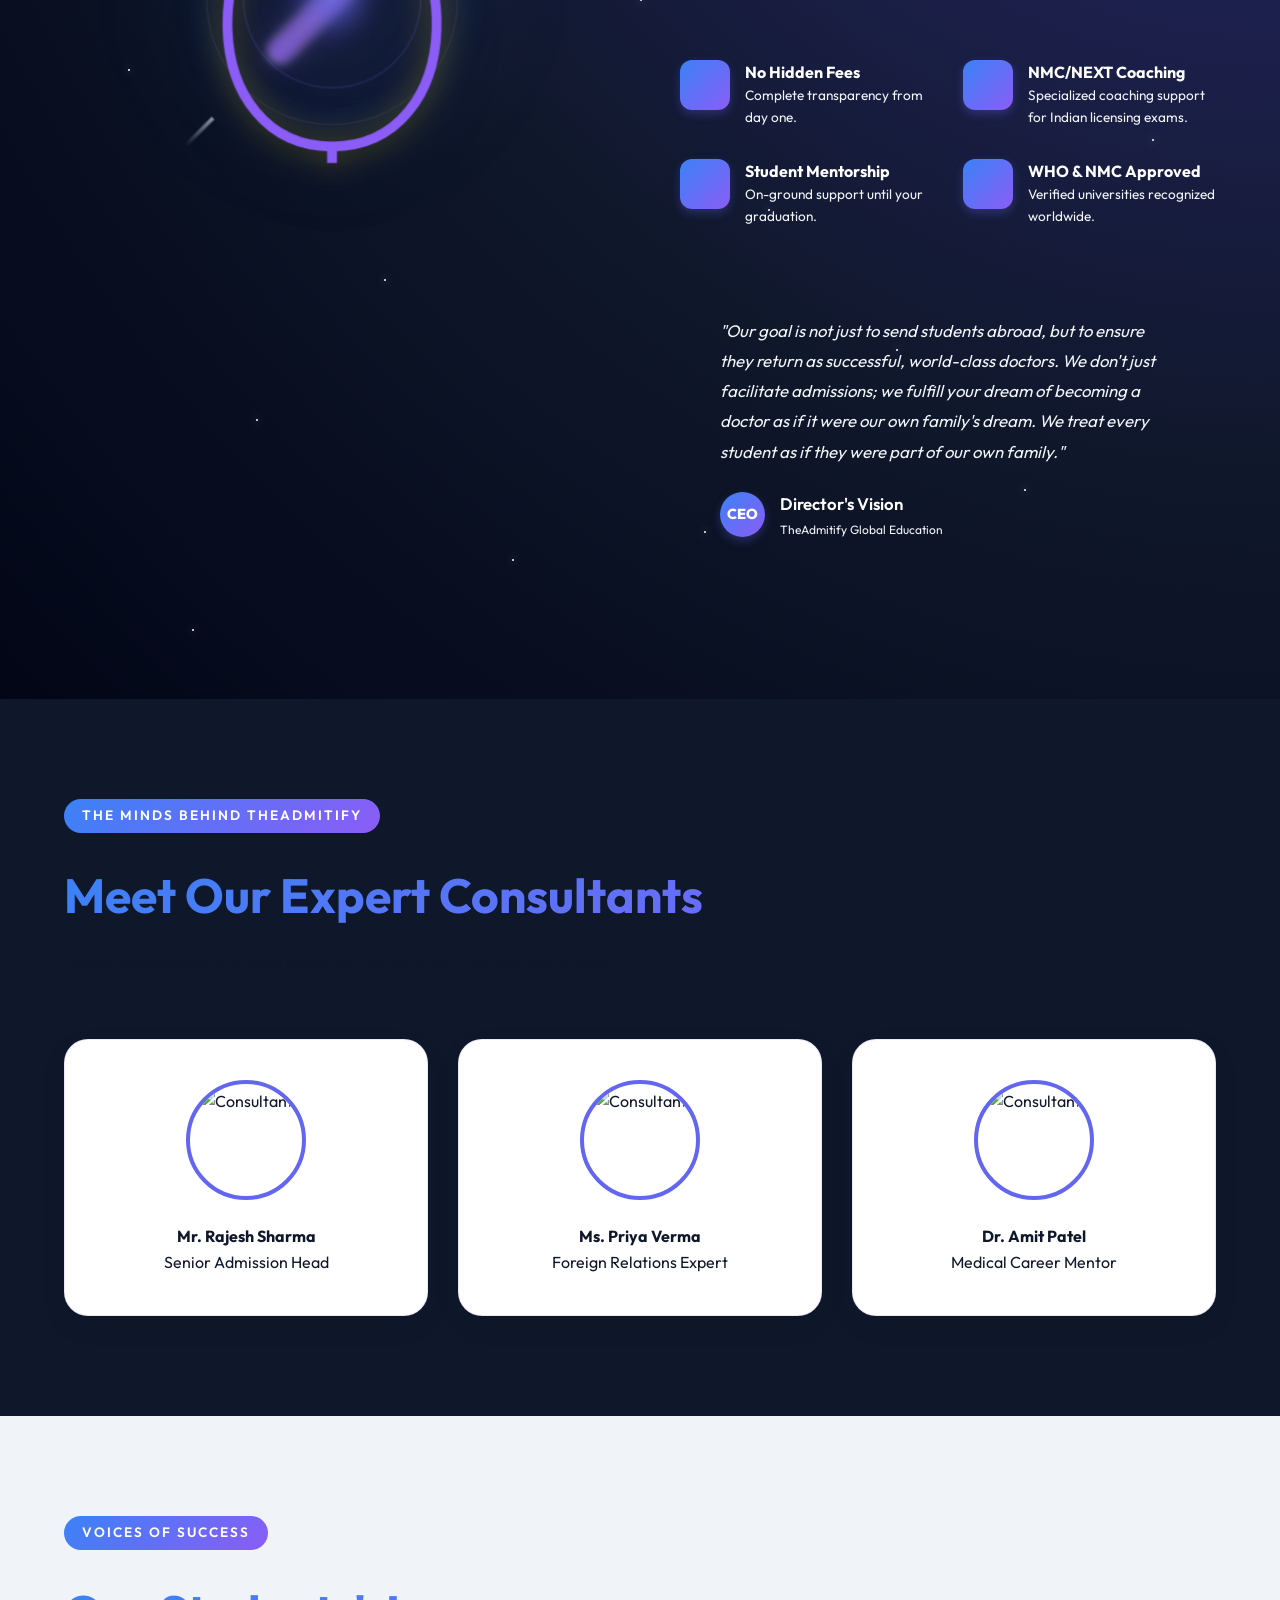
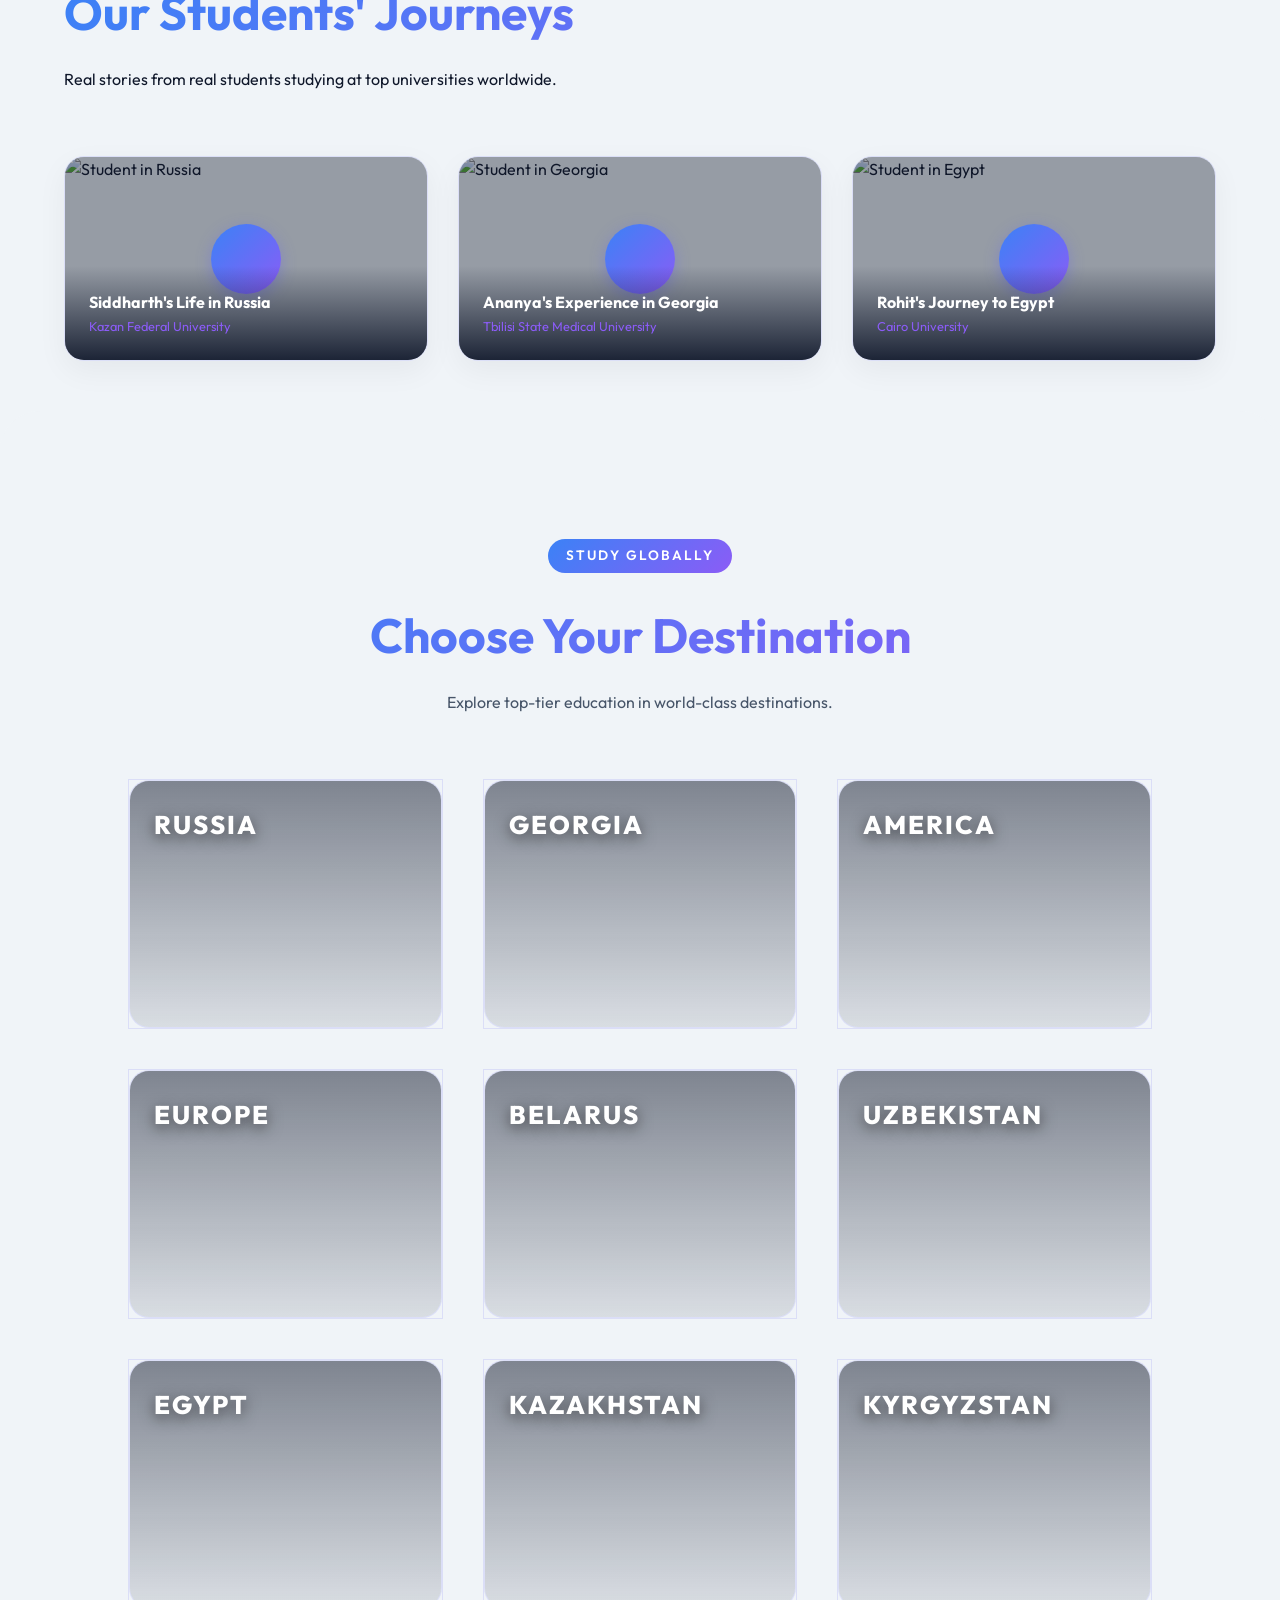
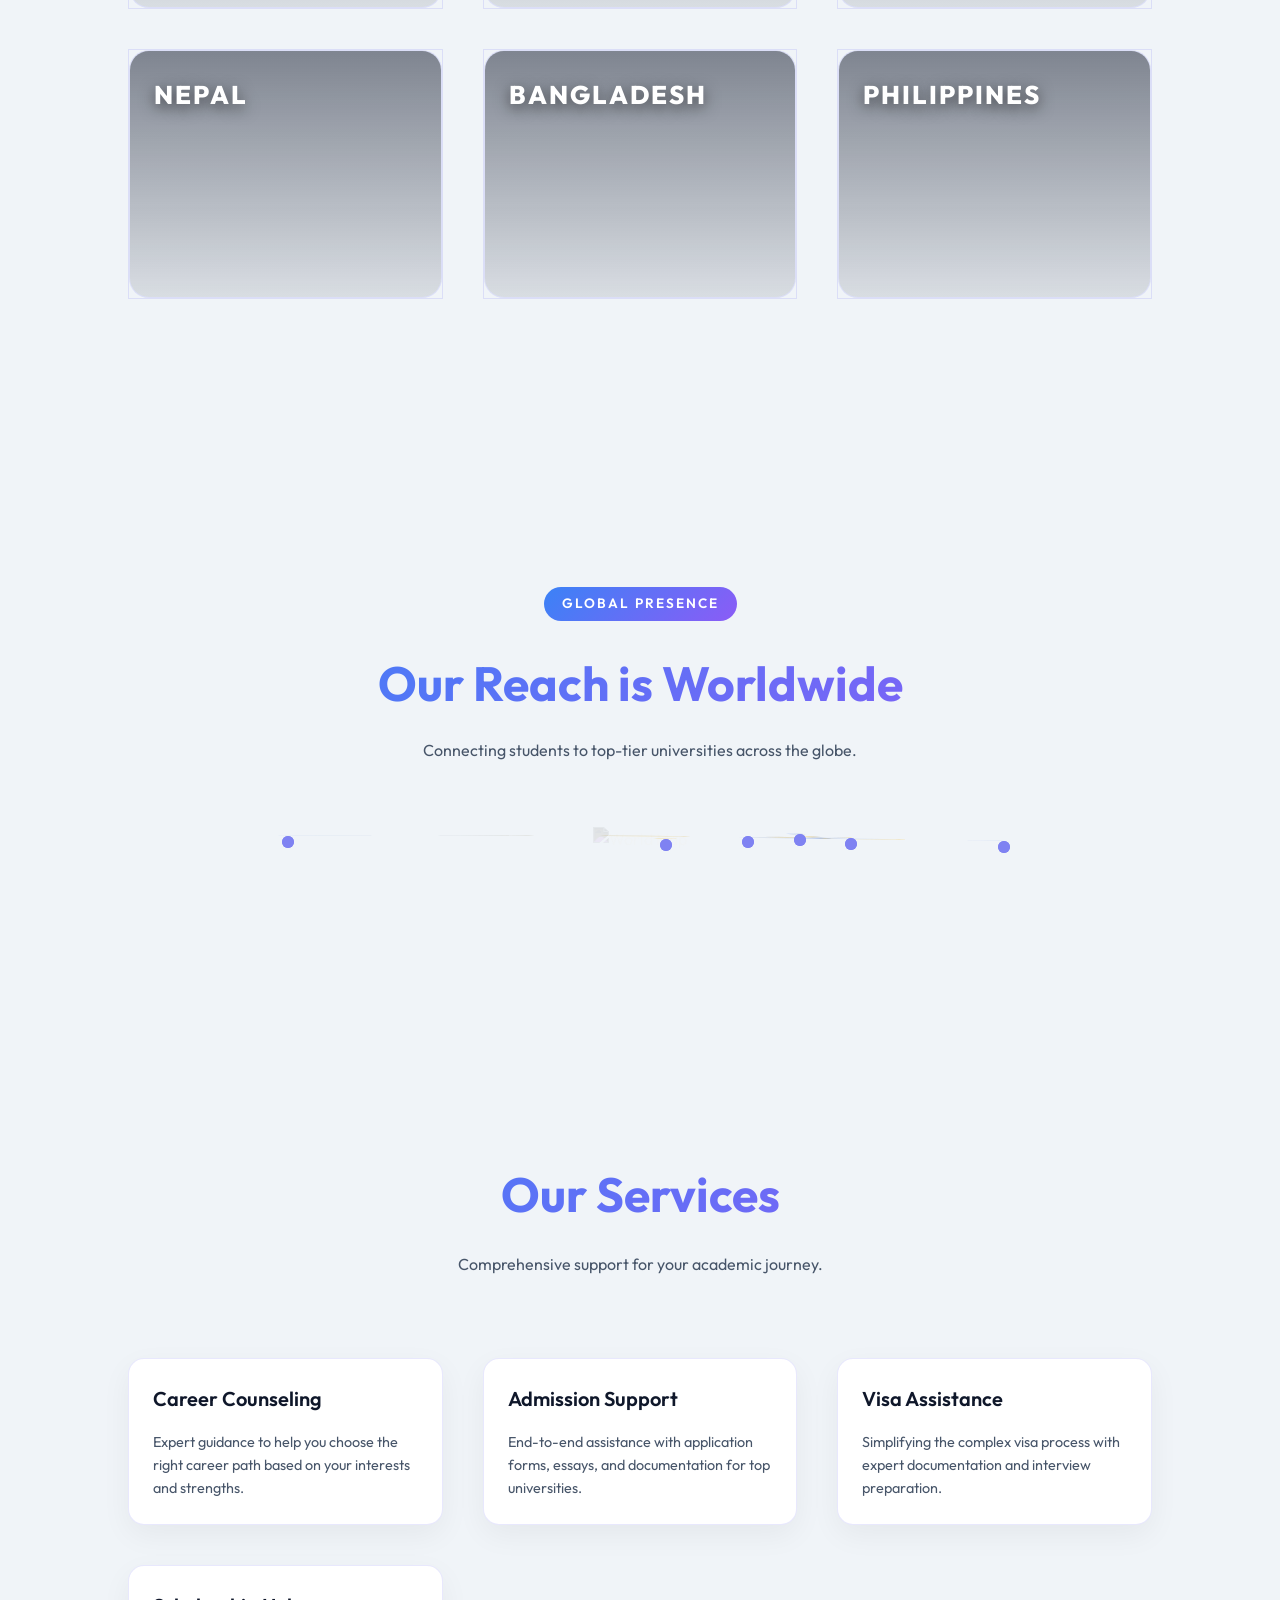
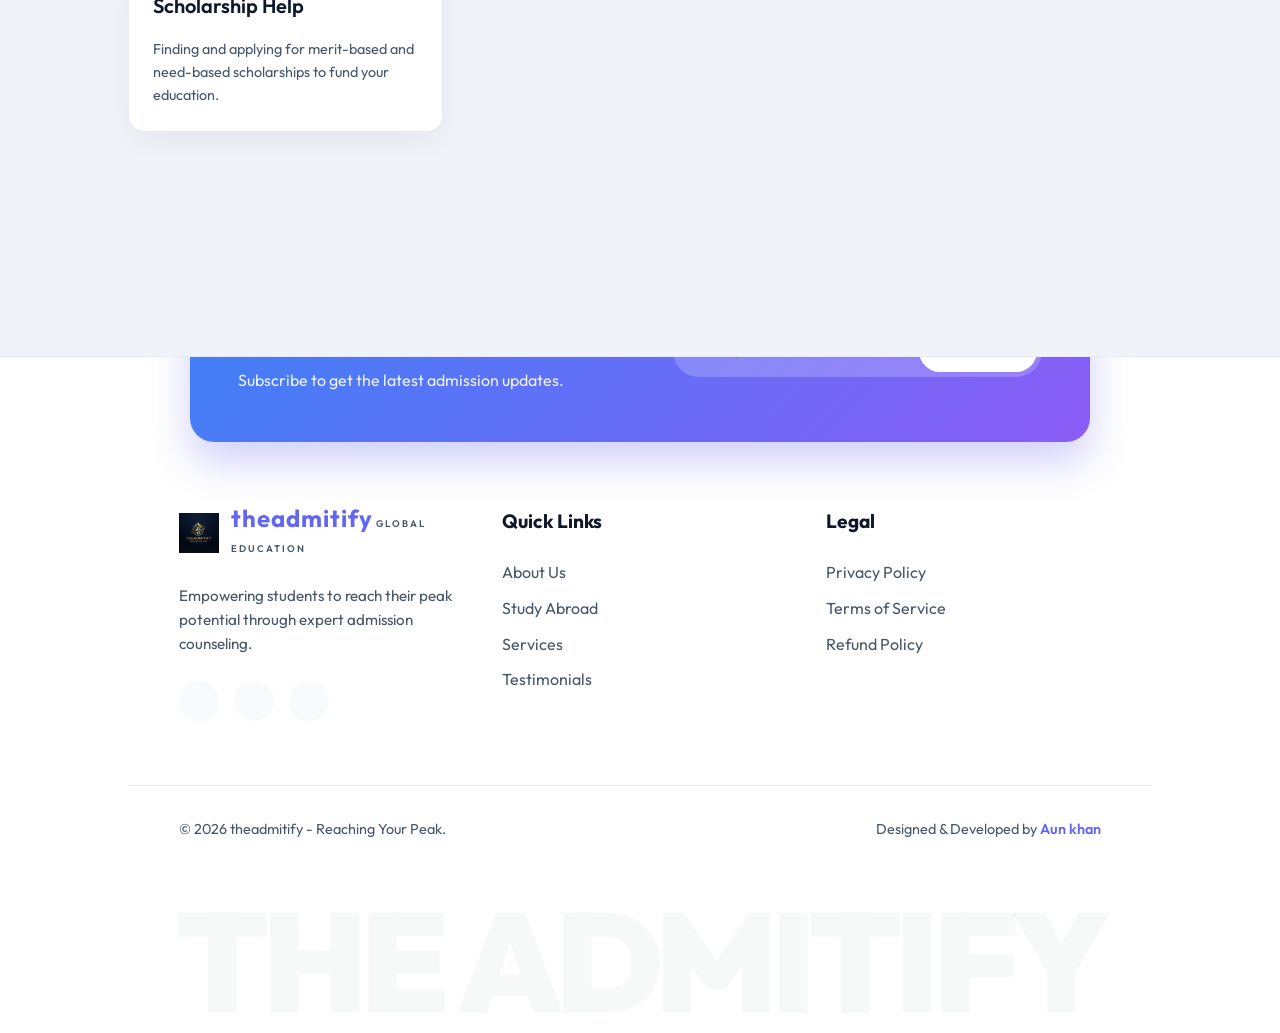
==== commit 9463b15a: "styling website" ====
--- a/index.html
+++ b/index.html
@@ -7,7 +7,7 @@
     <title>TheAdmitify | Your Career, Our Guidance</title>
     <meta name="description"
         content="Premium admission consultancy services for students. Find the best colleges and courses with TheAdmitify.">
-    <link rel="stylesheet" href="style.css?v=1.7">
+    <link rel="stylesheet" href="style.css?v=2.8">
     <link rel="preconnect" href="https://fonts.googleapis.com">
     <link rel="preconnect" href="https://fonts.gstatic.com" crossorigin>
     <link
@@ -94,23 +94,101 @@
                 </div>
                 <div style="width: 1px; height: 35px; background: rgba(0,0,0,0.08);" class="divider"></div>
                 <div style="display: flex; flex-direction: column; text-align: center;">
-                    <span style="font-weight: 800; font-size: 1.5rem; color: var(--text-main); line-height: 1;">1000+</span>
+                    <span style="font-weight: 800; font-size: 1.5rem; color: var(--text-main); line-height: 1;">500+</span>
                     <span style="font-size: 0.75rem; color: var(--text-dim); text-transform: uppercase; letter-spacing: 1px; margin-top: 5px;">Students Placed</span>
                 </div>
             </div>
         </div>
     </section>
 
-    <section class="about-section" id="about">
-        <div class="about-container">
+    <section class="about-section dark-space-mode" id="about">
+        <!-- Smooth Theme Transition Blend -->
+        <div class="theme-transition-fade"></div>
+        <!-- 3D Space Background Elements -->
+        <div class="space-bg-container">
+            <!-- Twinkling Stars (Increased Count) -->
+            <div class="star" style="top: 10%; left: 15%; animation-delay: 0s;"></div>
+            <div class="star" style="top: 25%; left: 85%; animation-delay: 1s;"></div>
+            <div class="star" style="top: 40%; left: 5%; animation-delay: 0.5s;"></div>
+            <div class="star" style="top: 60%; left: 90%; animation-delay: 1.5s;"></div>
+            <div class="star" style="top: 80%; left: 20%; animation-delay: 2s;"></div>
+            <div class="star" style="top: 15%; left: 60%; animation-delay: 0.8s;"></div>
+            <div class="star" style="top: 75%; left: 70%; animation-delay: 1.2s;"></div>
+            <div class="star" style="top: 90%; left: 40%; animation-delay: 0.3s;"></div>
+            <div class="star" style="top: 50%; left: 50%; animation-delay: 1.8s;"></div>
+            <!-- Extra Stars -->
+            <div class="star" style="top: 5%; left: 35%; animation-delay: 0.2s;"></div>
+            <div class="star" style="top: 85%; left: 80%; animation-delay: 1.1s;"></div>
+            <div class="star" style="top: 35%; left: 25%; animation-delay: 0.9s;"></div>
+            <div class="star" style="top: 55%; left: 10%; animation-delay: 1.4s;"></div>
+            <div class="star" style="top: 20%; left: 95%; animation-delay: 2.1s;"></div>
+            <div class="star" style="top: 70%; left: 30%; animation-delay: 0.7s;"></div>
+            <div class="star" style="top: 45%; left: 75%; animation-delay: 1.6s;"></div>
+            <div class="star" style="top: 95%; left: 15%; animation-delay: 0.4s;"></div>
+            <div class="star" style="top: 30%; left: 45%; animation-delay: 1.9s;"></div>
+            <div class="star" style="top: 65%; left: 60%; animation-delay: 0.6s;"></div>
+            <div class="star" style="top: 12%; left: 75%; animation-delay: 1.3s;"></div>
+            <div class="star" style="top: 88%; left: 55%; animation-delay: 0.1s;"></div>
+            
+            <!-- Floating 3D Medicine Capsules (Increased Count) -->
+            <div class="float-capsule c1"><div class="cap-half top-half"></div><div class="cap-half bot-half"></div></div>
+            <div class="float-capsule c2"><div class="cap-half top-half"></div><div class="cap-half bot-half"></div></div>
+            <div class="float-capsule c3"><div class="cap-half top-half"></div><div class="cap-half bot-half"></div></div>
+            <div class="float-capsule c4"><div class="cap-half top-half"></div><div class="cap-half bot-half"></div></div>
+            <div class="float-capsule c5"><div class="cap-half top-half"></div><div class="cap-half bot-half"></div></div>
+            <div class="float-capsule c6"><div class="cap-half top-half"></div><div class="cap-half bot-half"></div></div>
+            <!-- Extra Capsules -->
+            <div class="float-capsule c7"><div class="cap-half top-half"></div><div class="cap-half bot-half"></div></div>
+            <div class="float-capsule c8"><div class="cap-half top-half"></div><div class="cap-half bot-half"></div></div>
+            <div class="float-capsule c9"><div class="cap-half top-half"></div><div class="cap-half bot-half"></div></div>
+            <div class="float-capsule c10"><div class="cap-half top-half"></div><div class="cap-half bot-half"></div></div>
+            <div class="float-capsule c11"><div class="cap-half top-half"></div><div class="cap-half bot-half"></div></div>
+            <div class="float-capsule c12"><div class="cap-half top-half"></div><div class="cap-half bot-half"></div></div>
+        </div>
+
+        <div class="about-container" style="position: relative; z-index: 2;">
             <!-- Left Side: Visual Experience -->
-            <div class="about-image-grid">
-                <img src="https://images.unsplash.com/photo-1551076805-e1869033e561?auto=format&fit=crop&q=80&w=600"
-                    alt="Medical Consultation" class="about-img large">
-                <img src="https://images.unsplash.com/photo-1523240795612-9a054b0db644?auto=format&fit=crop&q=80&w=600"
-                    alt="Global Students" class="about-img">
-                <img src="https://images.unsplash.com/photo-1562774053-701939374585?auto=format&fit=crop&q=80&w=600"
-                    alt="University Campus" class="about-img">
+            <!-- Left Side: 100x Premium "Medical Arc Reactor" 3D Core -->
+            <div class="medical-reactor-wrapper">
+                <div class="reactor-ambient-light"></div>
+                
+                <div class="reactor-core-3d">
+                    <!-- Outer Halo: The Golden Stethoscope Ring -->
+                    <div class="reactor-layer reactor-steth-ring">
+                        <svg viewBox="0 0 100 100" class="steth-halo">
+                            <path d="M50 95 C 10 95, 5 30, 50 5 C 95 30, 90 95, 50 95" fill="none" stroke="var(--gold)" stroke-width="3" stroke-linecap="round"/>
+                            <path d="M50 95 V110 M35 125 Q45 110 50 110 Q55 110 65 125" fill="none" stroke="var(--gold)" stroke-width="3" stroke-linecap="round"/>
+                            <circle cx="35" cy="125" r="4" fill="#fff" filter="drop-shadow(0 0 5px var(--gold))"/>
+                            <circle cx="65" cy="125" r="4" fill="#fff" filter="drop-shadow(0 0 5px var(--gold))"/>
+                        </svg>
+                    </div>
+
+                    <!-- Inner Orbit: Glowing ECG Heartbeat Pulse -->
+                    <div class="reactor-layer reactor-ecg-ring">
+                        <div class="ecg-track">
+                            <svg viewBox="0 0 200 200" class="ecg-pulse">
+                                <circle cx="100" cy="100" r="80" fill="none" stroke="rgba(99, 102, 241, 0.15)" stroke-width="2"/>
+                                <path d="M20 100 L 50 100 L 60 70 L 75 140 L 95 40 L 110 110 L 120 100 L 180 100" fill="none" stroke="#3b82f6" stroke-width="4" stroke-linecap="round" stroke-linejoin="round" class="ecg-glow-line"/>
+                            </svg>
+                        </div>
+                    </div>
+
+                    <!-- Center Structure: The 3D Glass Medical Cross -->
+                    <div class="reactor-layer reactor-cross-core">
+                        <div class="glass-cross-pillar vertical"></div>
+                        <div class="glass-cross-pillar horizontal"></div>
+                        <div class="cross-nucleus"></div>
+                    </div>
+
+                    <!-- The Piercing Axis: Syringe Structure -->
+                    <div class="reactor-layer reactor-syringe-axis">
+                        <div class="syringe-plunger"></div>
+                        <div class="syringe-barrel">
+                            <div class="syringe-fluid"></div>
+                        </div>
+                        <div class="syringe-needle"></div>
+                    </div>
+                </div>
             </div>
 
             <!-- Right Side: Trust Content -->
--- a/style.css
+++ b/style.css
@@ -2060,3 +2060,333 @@
   transition: transform 0.1s ease-out;
   transform-style: preserve-3d;
 }
+
+/* ==========================================
+   100X PREMIUM: MEDICAL ARC REACTOR 3D CORE
+   ========================================== */
+.medical-reactor-wrapper {
+  position: relative;
+  width: 100%;
+  height: 600px;
+  display: flex;
+  align-items: center;
+  justify-content: center;
+  perspective: 2500px;
+}
+
+.reactor-ambient-light {
+  position: absolute;
+  width: 400px;
+  height: 400px;
+  background: radial-gradient(circle, rgba(99, 102, 241, 0.15) 0%, rgba(59, 130, 246, 0.05) 40%, transparent 70%);
+  filter: blur(40px);
+  animation: breatheAmbient 8s infinite alternate ease-in-out;
+  pointer-events: none;
+}
+
+.reactor-core-3d {
+  position: relative;
+  width: 350px;
+  height: 350px;
+  transform-style: preserve-3d;
+  /* Massive slow rotation to show off the 3D depth */
+  animation: reactorSpin 20s infinite linear;
+}
+
+.reactor-layer {
+  position: absolute;
+  top: 0; left: 0;
+  width: 100%; height: 100%;
+  display: flex;
+  align-items: center;
+  justify-content: center;
+  transform-style: preserve-3d;
+}
+
+/* Outer Halo: Stethoscope Ring */
+.reactor-steth-ring {
+  transform: translateZ(60px);
+}
+.steth-halo {
+  width: 320px;
+  height: 320px;
+  filter: drop-shadow(0 0 15px rgba(255, 215, 0, 0.4)) drop-shadow(0 20px 30px rgba(0,0,0,0.1));
+}
+
+/* Inner Orbit: ECG Pulse */
+.reactor-ecg-ring {
+  transform: translateZ(20px);
+}
+.ecg-track {
+  width: 250px; height: 250px;
+  border-radius: 50%;
+  border: 1px solid rgba(255, 255, 255, 0.1);
+  box-shadow: inset 0 0 40px rgba(59, 130, 246, 0.1), 0 0 40px rgba(59, 130, 246, 0.1);
+  display: flex; align-items: center; justify-content: center;
+  backdrop-filter: blur(4px);
+  -webkit-backdrop-filter: blur(4px);
+  animation: counterSpin 15s infinite linear;
+}
+.ecg-pulse {
+  width: 220px; height: 220px;
+  filter: drop-shadow(0 0 10px rgba(59, 130, 246, 0.8));
+}
+.ecg-glow-line {
+  stroke-dasharray: 400;
+  stroke-dashoffset: 400;
+  animation: drawPulse 3s infinite linear;
+}
+
+/* Center Structure: 3D Glass Cross */
+.reactor-cross-core {
+  transform: translateZ(-30px);
+}
+.glass-cross-pillar {
+  position: absolute;
+  background: linear-gradient(135deg, rgba(255,255,255,0.8), rgba(255,255,255,0.1));
+  backdrop-filter: blur(20px);
+  -webkit-backdrop-filter: blur(20px);
+  border: 1px solid rgba(255,255,255,0.6);
+  border-radius: 12px;
+  box-shadow: 
+    inset 0 0 20px rgba(255,255,255,0.5),
+    0 15px 35px rgba(99, 102, 241, 0.2),
+    0 0 60px rgba(99, 102, 241, 0.1);
+}
+.cross-vertical { width: 70px; height: 220px; }
+.cross-horizontal { width: 220px; height: 70px; }
+.cross-nucleus {
+  position: absolute;
+  width: 50px; height: 50px;
+  background: var(--accent);
+  border-radius: 50%;
+  filter: blur(15px);
+  opacity: 0.8;
+  animation: breatheAmbient 2s infinite alternate;
+}
+
+/* The Piercing Axis: Syringe */
+.reactor-syringe-axis {
+  transform: translateZ(-100px) rotateZ(45deg);
+  opacity: 0.9;
+}
+.syringe-barrel {
+  width: 30px; height: 180px;
+  background: linear-gradient(90deg, rgba(255,255,255,0.1), rgba(255,255,255,0.5), rgba(255,255,255,0.1));
+  border: 2px solid rgba(255,255,255,0.3);
+  border-radius: 15px;
+  position: relative;
+  backdrop-filter: blur(10px);
+  display: flex; align-items: flex-end; justify-content: center;
+  box-shadow: 0 0 30px rgba(139, 92, 246, 0.3);
+}
+.syringe-fluid {
+  width: 100%; height: 60%;
+  background: linear-gradient(to top, rgba(139, 92, 246, 0.8), rgba(168, 85, 247, 0.4));
+  border-radius: 0 0 12px 12px;
+  animation: fluidFill 4s infinite alternate ease-in-out;
+}
+.syringe-plunger {
+  position: absolute; top: -40px;
+  width: 12px; height: 50px;
+  background: #cbd5e1;
+  border-radius: 6px;
+  animation: plungerPush 4s infinite alternate ease-in-out;
+}
+.syringe-needle {
+  position: absolute; bottom: -40px;
+  width: 4px; height: 40px;
+  background: linear-gradient(to bottom, #94a3b8, transparent);
+}
+
+/* Keyframes */
+@keyframes reactorSpin {
+  0% { transform: rotateY(-20deg) rotateX(15deg) translateY(0); }
+  50% { transform: rotateY(20deg) rotateX(5deg) translateY(-20px); }
+  100% { transform: rotateY(-20deg) rotateX(15deg) translateY(0); }
+}
+
+@keyframes counterSpin {
+  0% { transform: rotateZ(0deg); }
+  100% { transform: rotateZ(-360deg); }
+}
+
+@keyframes drawPulse {
+  0% { stroke-dashoffset: 400; }
+  50%, 100% { stroke-dashoffset: 0; }
+}
+
+@keyframes breatheAmbient {
+  0% { transform: scale(0.9); opacity: 0.6; }
+  100% { transform: scale(1.1); opacity: 1; }
+}
+
+@keyframes fluidFill {
+  0% { height: 20%; }
+  100% { height: 80%; }
+}
+@keyframes plungerPush {
+  0% { top: -60px; }
+  100% { top: -10px; }
+}
+
+@media (max-width: 768px) {
+  .medical-reactor-wrapper { height: 400px; transform: scale(0.7); margin-bottom: -3rem; margin-top: -2rem; }
+  
+  /* Mobile Performance Optimizations */
+  .c7, .c8, .c9, .c10, .c11, .c12 { display: none !important; }
+  .star:nth-child(even) { display: none !important; }
+  .reactor-ambient-light { animation: none !important; filter: blur(20px); opacity: 0.5; }
+  .reactor-core-3d { animation: simpleMobileSpin 15s infinite alternate ease-in-out !important; }
+}
+
+@keyframes simpleMobileSpin {
+  0% { transform: rotateY(-10deg) scale(0.9); }
+  100% { transform: rotateY(10deg) scale(0.9); }
+}
+
+/* ==========================================
+   DARK SPACE MODE (ABOUT SECTION)
+   ========================================== */
+.theme-transition-fade {
+  position: absolute;
+  top: 0; left: 0;
+  width: 100%; height: 120px;
+  background: linear-gradient(to bottom, var(--bg-main) 0%, transparent 100%);
+  z-index: 5;
+  pointer-events: none;
+}
+
+.dark-space-mode {
+  background: radial-gradient(ellipse at top right, #312e81 0%, #0f172a 60%, #020617 100%) !important;
+  color: #e2e8f0;
+  position: relative;
+  overflow: hidden;
+}
+
+.dark-space-mode .about-title {
+  color: #ffffff !important;
+}
+
+.dark-space-mode .hero-tagline {
+  font-size: 1.15rem !important;
+  font-weight: 800 !important;
+  text-transform: uppercase !important;
+  letter-spacing: 3px !important;
+  background: linear-gradient(135deg, #fbbf24, #f59e0b) !important;
+  -webkit-background-clip: text !important;
+  -webkit-text-fill-color: transparent !important;
+  display: inline-block !important;
+  margin-bottom: 1rem !important;
+  filter: drop-shadow(0 2px 10px rgba(245, 158, 11, 0.4));
+}
+
+/* Force override inline text colors for visibility */
+.dark-space-mode p {
+  color: #f1f5f9 !important;
+}
+
+.dark-space-mode .stats-grid p,
+.dark-space-mode .trust-features p {
+  color: #f1f5f9 !important;
+}
+
+.dark-space-mode .stat-number {
+  color: #ffffff !important;
+}
+
+/* Remove backgrounds from Stats Cards */
+.dark-space-mode .stat-item {
+  background: transparent !important;
+  border: none !important;
+  box-shadow: none !important;
+}
+
+/* Feature Cards (Carts) Visibility */
+.dark-space-mode .feature-box {
+  background: transparent !important;
+  border: none !important;
+  backdrop-filter: none !important;
+  -webkit-backdrop-filter: none !important;
+  box-shadow: none !important;
+  transition: all 0.3s ease;
+}
+.dark-space-mode .feature-box:hover {
+  background: transparent !important;
+  border: none !important;
+  transform: translateY(-5px);
+}
+
+/* Director's Vision Cart Background Removal */
+.dark-space-mode .founder-quote-box {
+  background: transparent !important;
+  border: none !important;
+  box-shadow: none !important;
+}
+.dark-space-mode .founder-quote-text {
+  color: #f1f5f9 !important;
+}
+.dark-space-mode .founder-name {
+  color: #ffffff !important;
+}
+
+/* Space Background Container */
+.space-bg-container {
+  position: absolute;
+  top: 0; left: 0;
+  width: 100%; height: 100%;
+  z-index: 1;
+  pointer-events: none;
+}
+
+/* Twinkling Stars */
+.star {
+  position: absolute;
+  width: 2px; height: 2px;
+  background: #fff;
+  border-radius: 50%;
+  box-shadow: 0 0 10px #fff, 0 0 20px #fff;
+  animation: twinkleStar 3s infinite alternate ease-in-out;
+}
+@keyframes twinkleStar {
+  0% { opacity: 0.1; transform: scale(0.6); }
+  100% { opacity: 1; transform: scale(1.6); }
+}
+
+/* Floating Medicine/DNA Capsules */
+.float-capsule {
+  position: absolute;
+  width: 24px; height: 60px;
+  border-radius: 12px;
+  display: flex;
+  flex-direction: column;
+  overflow: hidden;
+  box-shadow: 0 10px 20px rgba(0,0,0,0.4), 0 0 15px rgba(255,255,255,0.05);
+  animation: floatUp 20s infinite linear;
+  opacity: 0;
+  filter: blur(1px);
+}
+.cap-half { width: 100%; height: 50%; }
+.top-half { background: linear-gradient(135deg, #6366f1, #3b82f6); }
+.bot-half { background: linear-gradient(135deg, #f8fafc, #cbd5e1); }
+
+/* Randomize Capsule Positions and Speeds */
+.c1 { left: 10%; bottom: -10%; transform: rotate(15deg); animation-duration: 25s; animation-delay: 0s; }
+.c2 { left: 85%; bottom: -10%; transform: rotate(-25deg); animation-duration: 18s; animation-delay: 5s; filter: blur(3px); width: 16px; height: 40px; }
+.c3 { left: 30%; bottom: -10%; transform: rotate(45deg); animation-duration: 22s; animation-delay: 2s; }
+.c4 { left: 70%; bottom: -10%; transform: rotate(-10deg); animation-duration: 28s; animation-delay: 8s; }
+.c5 { left: 50%; bottom: -10%; transform: rotate(30deg); animation-duration: 20s; animation-delay: 12s; filter: blur(2px); width: 20px; height: 50px; }
+.c6 { left: 5%; bottom: -10%; transform: rotate(-40deg); animation-duration: 24s; animation-delay: 15s; }
+.c7 { left: 20%; bottom: -10%; transform: rotate(10deg); animation-duration: 26s; animation-delay: 3s; filter: blur(4px); width: 14px; height: 35px; }
+.c8 { left: 95%; bottom: -10%; transform: rotate(35deg); animation-duration: 21s; animation-delay: 9s; }
+.c9 { left: 40%; bottom: -10%; transform: rotate(-15deg); animation-duration: 30s; animation-delay: 6s; filter: blur(1.5px); width: 18px; height: 45px; }
+.c10 { left: 60%; bottom: -10%; transform: rotate(50deg); animation-duration: 19s; animation-delay: 14s; }
+.c11 { left: 80%; bottom: -10%; transform: rotate(-5deg); animation-duration: 27s; animation-delay: 1s; filter: blur(2.5px); width: 22px; height: 55px; }
+.c12 { left: 15%; bottom: -10%; transform: rotate(-30deg); animation-duration: 23s; animation-delay: 11s; }
+
+@keyframes floatUp {
+  0% { transform: translateY(0) rotate(var(--rot, 0deg)); opacity: 0; }
+  10% { opacity: 0.8; }
+  90% { opacity: 0.8; }
+  100% { transform: translateY(-1200px) rotate(calc(var(--rot, 0deg) + 180deg)); opacity: 0; }
+}
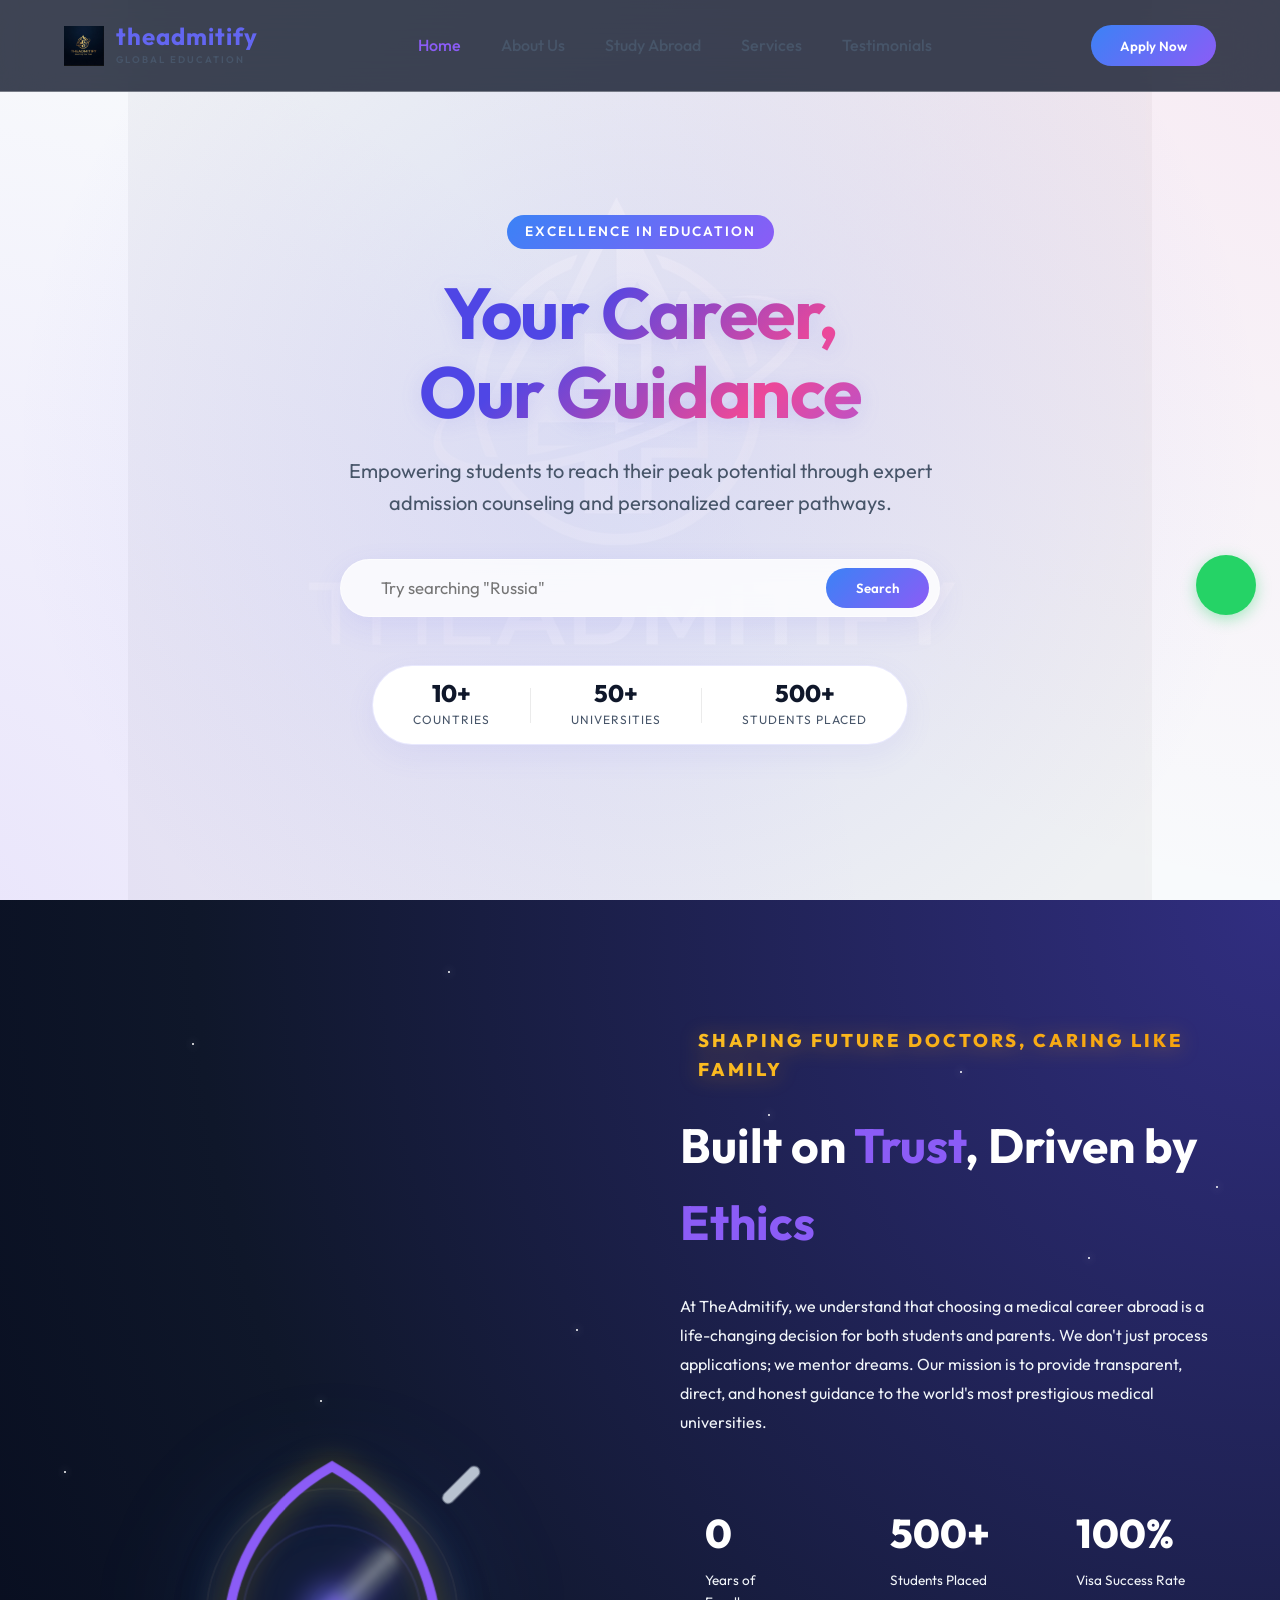
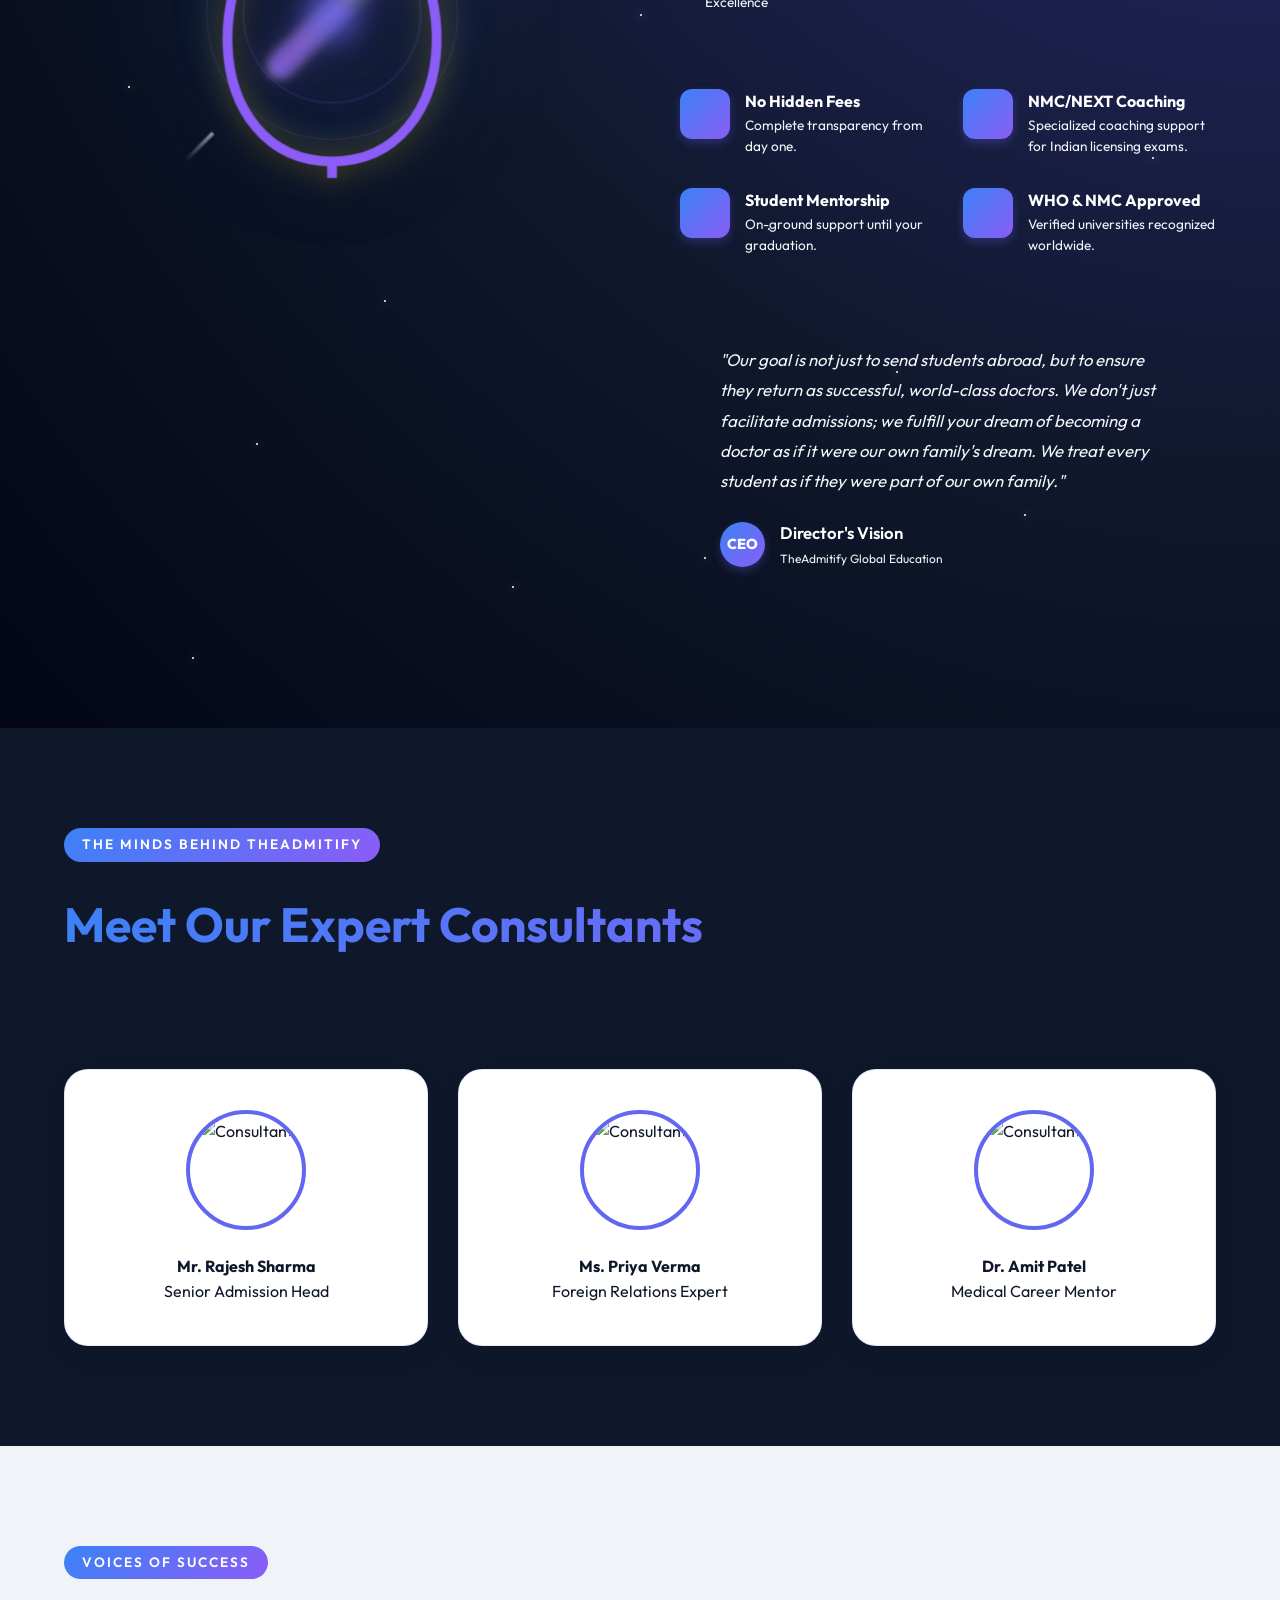
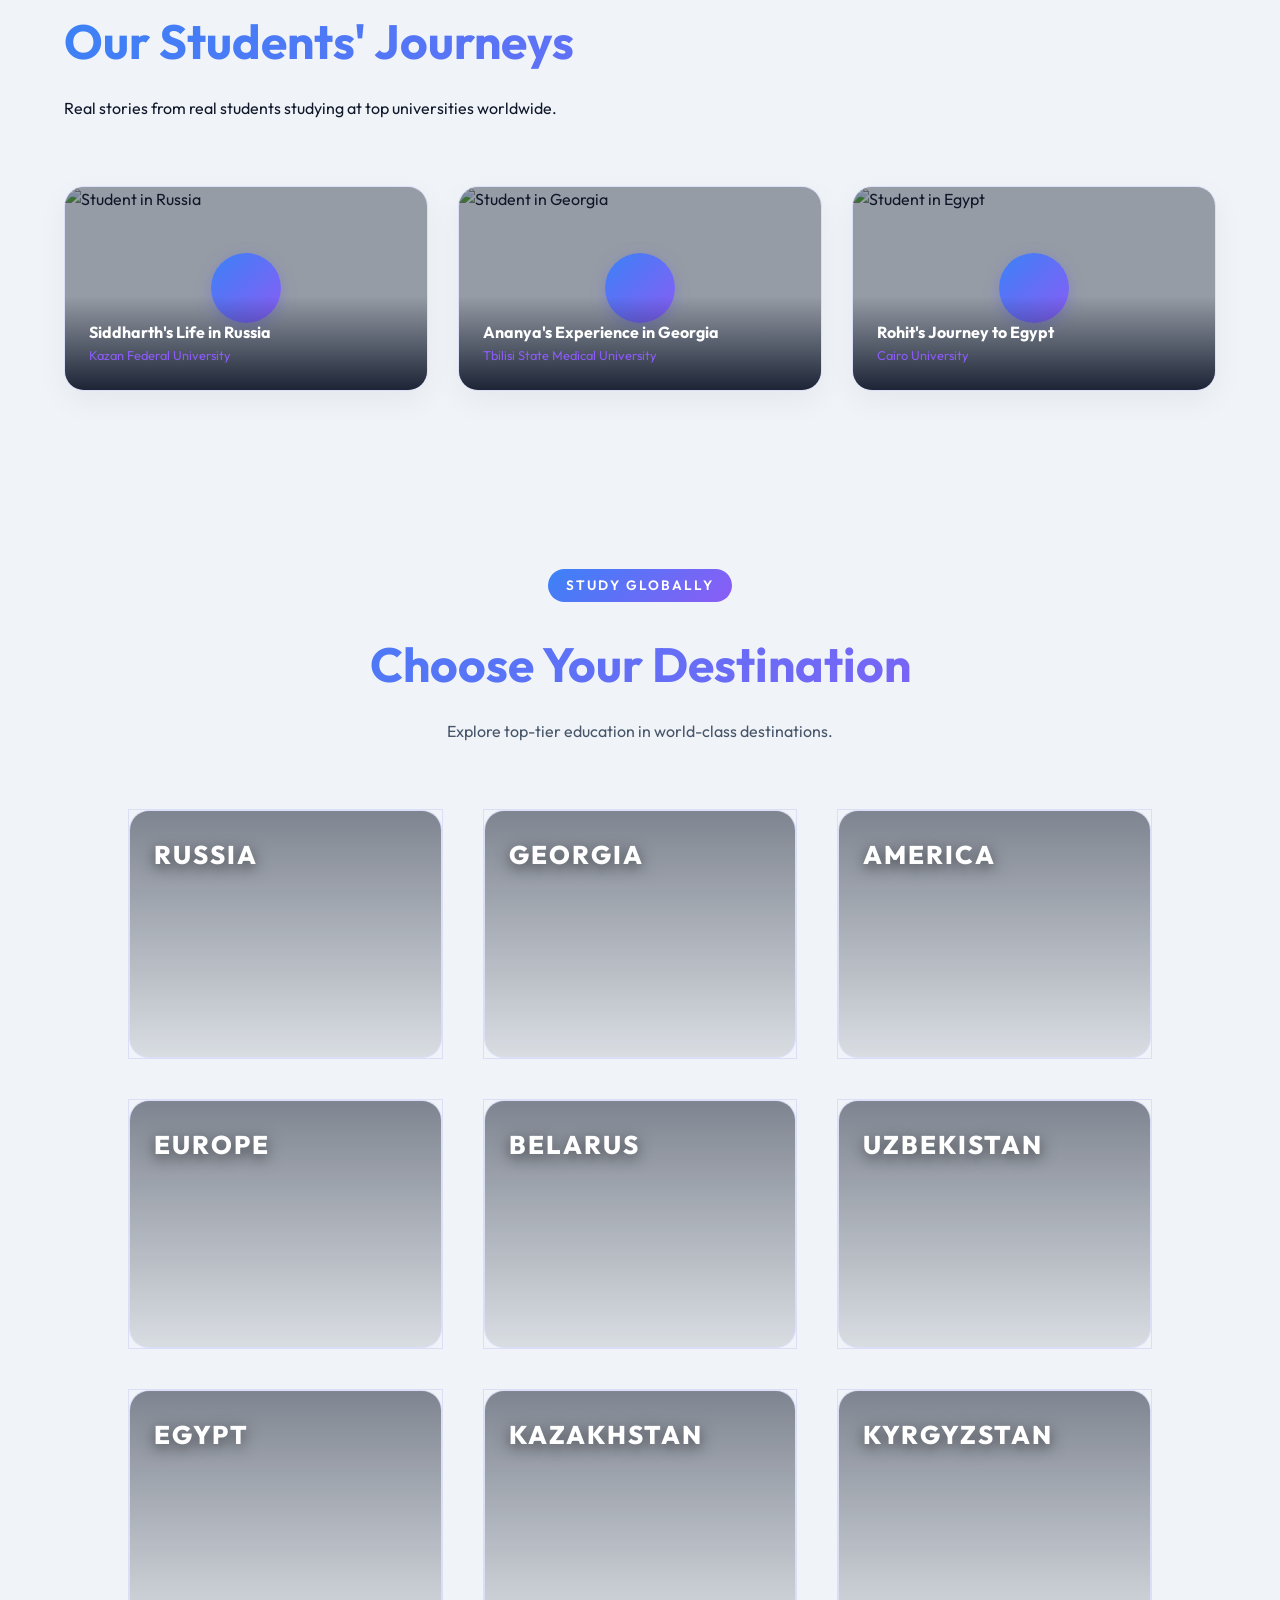
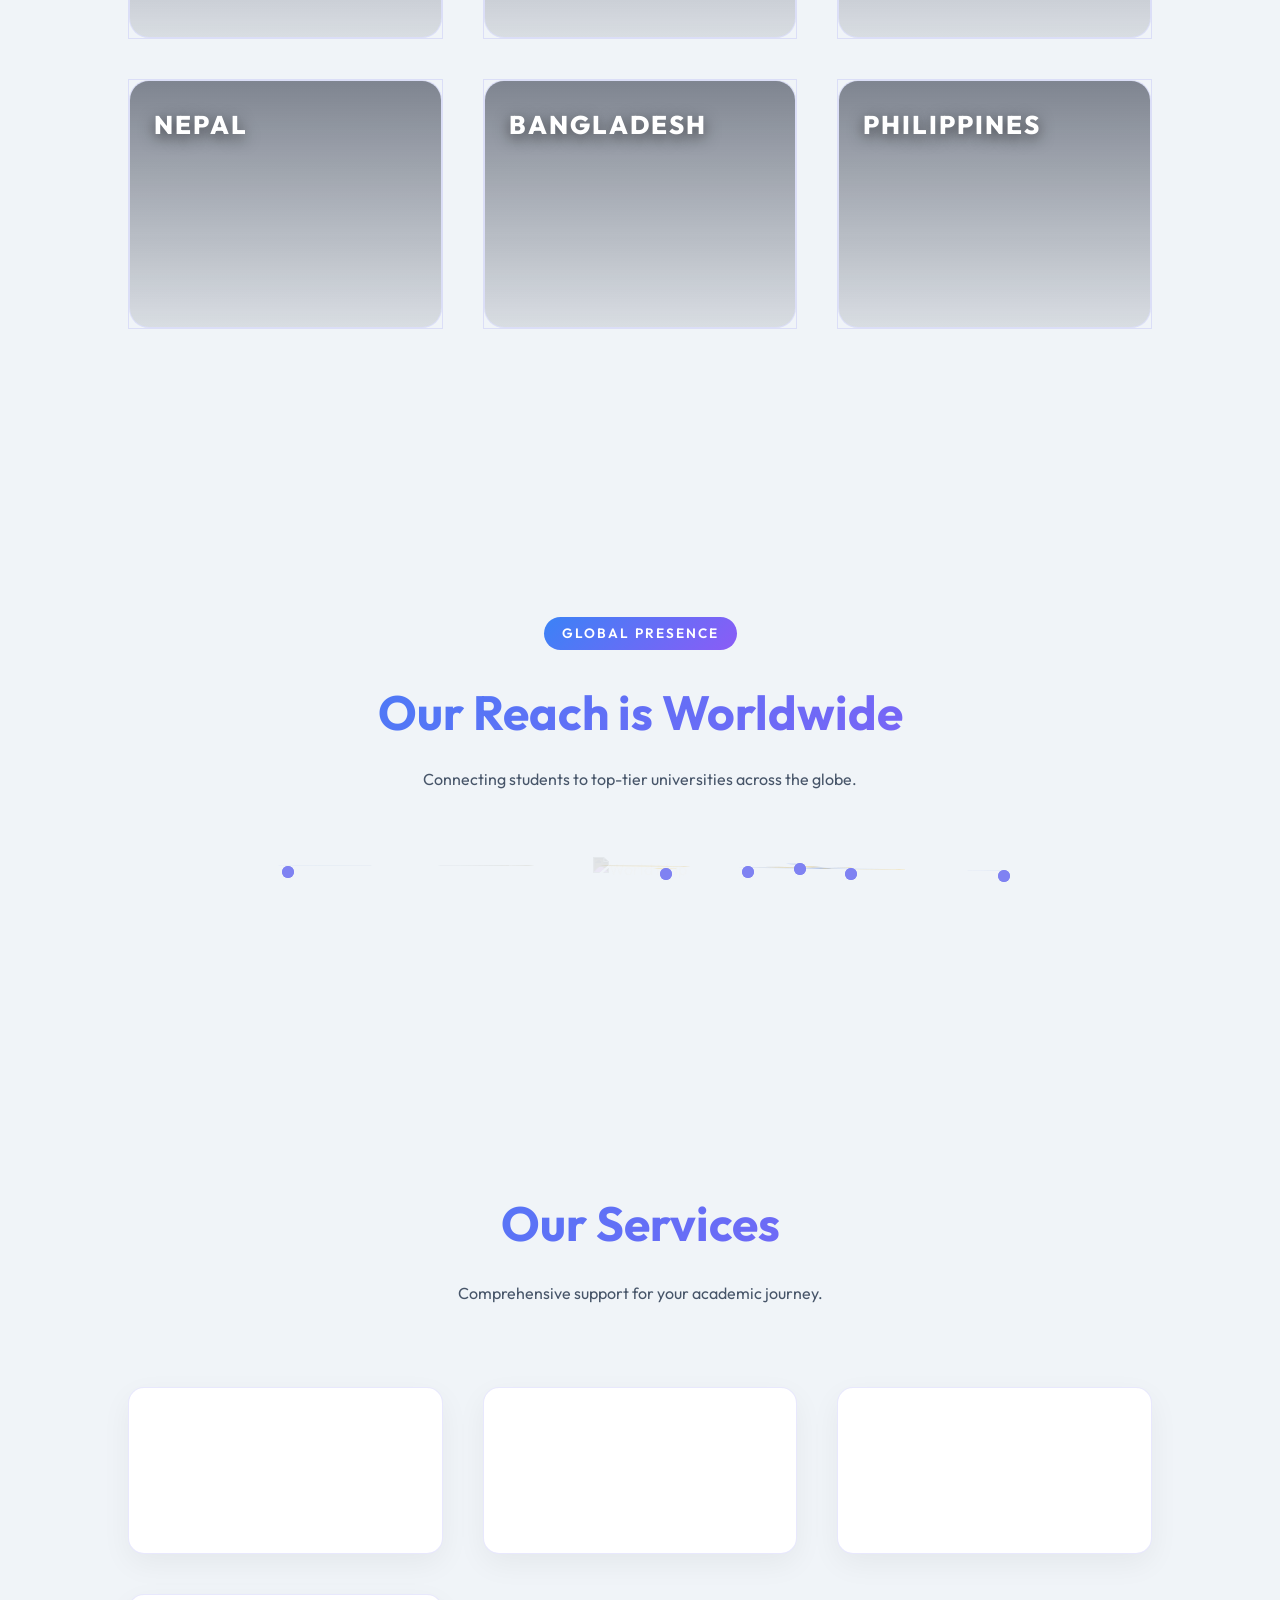
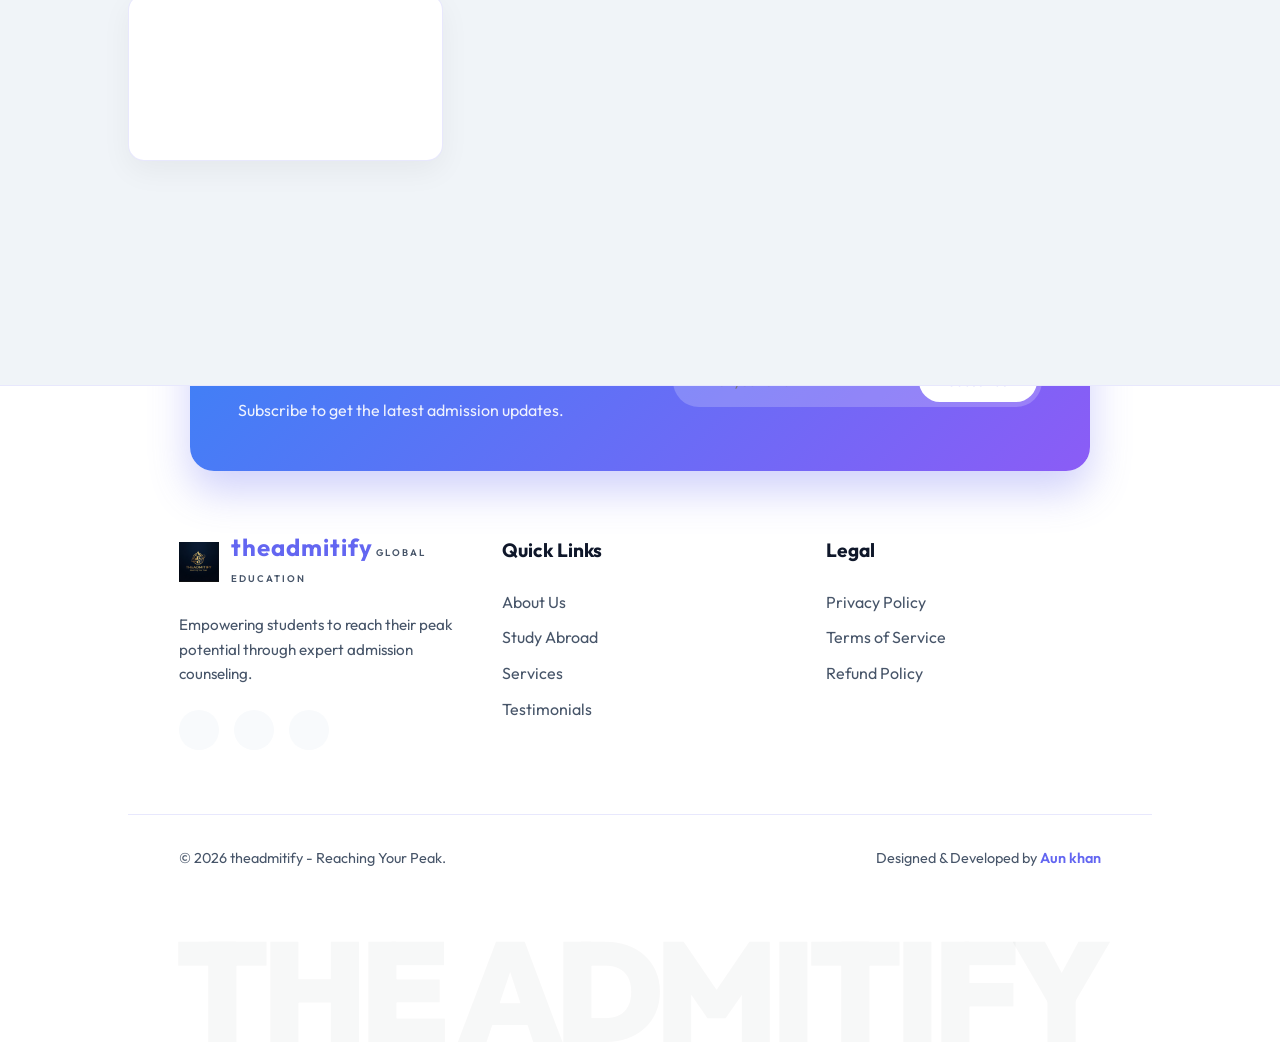
==== commit e2eada77: "UI change" ====
--- a/index.html
+++ b/index.html
@@ -7,7 +7,7 @@
     <title>TheAdmitify | Your Career, Our Guidance</title>
     <meta name="description"
         content="Premium admission consultancy services for students. Find the best colleges and courses with TheAdmitify.">
-    <link rel="stylesheet" href="style.css?v=2.8">
+    <link rel="stylesheet" href="style.css?v=2.9">
     <link rel="preconnect" href="https://fonts.googleapis.com">
     <link rel="preconnect" href="https://fonts.gstatic.com" crossorigin>
     <link
@@ -75,27 +75,38 @@
             <p>Empowering students to reach their peak potential through expert admission counseling and personalized
                 career pathways.</p>
             <!-- Glassmorphic Search/Filter Bar -->
-            <div class="hero-search-bar" style="background: rgba(255, 255, 255, 0.8); backdrop-filter: blur(20px); -webkit-backdrop-filter: blur(20px); border: 1px solid rgba(255, 255, 255, 0.5); padding: 8px 10px 8px 25px; border-radius: 50px; display: flex; align-items: center; gap: 15px; max-width: 650px; margin: 0 auto 3rem auto; box-shadow: 0 10px 30px rgba(99, 102, 241, 0.1);">
+            <div class="hero-search-bar"
+                style="background: rgba(255, 255, 255, 0.8); backdrop-filter: blur(20px); -webkit-backdrop-filter: blur(20px); border: 1px solid rgba(255, 255, 255, 0.5); padding: 8px 10px 8px 25px; border-radius: 50px; display: flex; align-items: center; gap: 15px; max-width: 650px; margin: 0 auto 3rem auto; box-shadow: 0 10px 30px rgba(99, 102, 241, 0.1);">
                 <i data-lucide="search" style="color: var(--accent);"></i>
-                <input type="text" id="heroSearchInput" placeholder="Where do you want to study?" style="border: none; background: transparent; outline: none; flex: 1; font-size: 1.05rem; color: var(--text-main);">
-                <button id="heroSearchBtn" class="cta-button" style="padding: 12px 30px; border-radius: 40px;">Search</button>
+                <input type="text" id="heroSearchInput" placeholder="Where do you want to study?"
+                    style="border: none; background: transparent; outline: none; flex: 1; font-size: 1.05rem; color: var(--text-main);">
+                <button id="heroSearchBtn" class="cta-button"
+                    style="padding: 12px 30px; border-radius: 40px;">Search</button>
             </div>
 
             <!-- Sleek Floating Stats Ribbon -->
-            <div class="hero-stats-ribbon" style="display: inline-flex; flex-wrap: wrap; justify-content: center; align-items: center; gap: 40px; background: #ffffff; padding: 15px 40px; border-radius: 50px; border: 1px solid rgba(99, 102, 241, 0.15); box-shadow: 0 10px 30px rgba(99, 102, 241, 0.08);">
+            <div class="hero-stats-ribbon"
+                style="display: inline-flex; flex-wrap: wrap; justify-content: center; align-items: center; gap: 40px; background: #ffffff; padding: 15px 40px; border-radius: 50px; border: 1px solid rgba(99, 102, 241, 0.15); box-shadow: 0 10px 30px rgba(99, 102, 241, 0.08);">
                 <div style="display: flex; flex-direction: column; text-align: center;">
-                    <span style="font-weight: 800; font-size: 1.5rem; color: var(--text-main); line-height: 1;">10+</span>
-                    <span style="font-size: 0.75rem; color: var(--text-dim); text-transform: uppercase; letter-spacing: 1px; margin-top: 5px;">Countries</span>
+                    <span
+                        style="font-weight: 800; font-size: 1.5rem; color: var(--text-main); line-height: 1;">10+</span>
+                    <span
+                        style="font-size: 0.75rem; color: var(--text-dim); text-transform: uppercase; letter-spacing: 1px; margin-top: 5px;">Countries</span>
                 </div>
                 <div style="width: 1px; height: 35px; background: rgba(0,0,0,0.08);" class="divider"></div>
                 <div style="display: flex; flex-direction: column; text-align: center;">
-                    <span style="font-weight: 800; font-size: 1.5rem; color: var(--text-main); line-height: 1;">50+</span>
-                    <span style="font-size: 0.75rem; color: var(--text-dim); text-transform: uppercase; letter-spacing: 1px; margin-top: 5px;">Universities</span>
+                    <span
+                        style="font-weight: 800; font-size: 1.5rem; color: var(--text-main); line-height: 1;">50+</span>
+                    <span
+                        style="font-size: 0.75rem; color: var(--text-dim); text-transform: uppercase; letter-spacing: 1px; margin-top: 5px;">Universities</span>
                 </div>
                 <div style="width: 1px; height: 35px; background: rgba(0,0,0,0.08);" class="divider"></div>
                 <div style="display: flex; flex-direction: column; text-align: center;">
-                    <span style="font-weight: 800; font-size: 1.5rem; color: var(--text-main); line-height: 1;">500+</span>
-                    <span style="font-size: 0.75rem; color: var(--text-dim); text-transform: uppercase; letter-spacing: 1px; margin-top: 5px;">Students Placed</span>
+                    <span
+                        style="font-weight: 800; font-size: 1.5rem; color: var(--text-main); line-height: 1;">500+</span>
+                    <span
+                        style="font-size: 0.75rem; color: var(--text-dim); text-transform: uppercase; letter-spacing: 1px; margin-top: 5px;">Students
+                        Placed</span>
                 </div>
             </div>
         </div>
@@ -129,21 +140,57 @@
             <div class="star" style="top: 65%; left: 60%; animation-delay: 0.6s;"></div>
             <div class="star" style="top: 12%; left: 75%; animation-delay: 1.3s;"></div>
             <div class="star" style="top: 88%; left: 55%; animation-delay: 0.1s;"></div>
-            
+
             <!-- Floating 3D Medicine Capsules (Increased Count) -->
-            <div class="float-capsule c1"><div class="cap-half top-half"></div><div class="cap-half bot-half"></div></div>
-            <div class="float-capsule c2"><div class="cap-half top-half"></div><div class="cap-half bot-half"></div></div>
-            <div class="float-capsule c3"><div class="cap-half top-half"></div><div class="cap-half bot-half"></div></div>
-            <div class="float-capsule c4"><div class="cap-half top-half"></div><div class="cap-half bot-half"></div></div>
-            <div class="float-capsule c5"><div class="cap-half top-half"></div><div class="cap-half bot-half"></div></div>
-            <div class="float-capsule c6"><div class="cap-half top-half"></div><div class="cap-half bot-half"></div></div>
+            <div class="float-capsule c1">
+                <div class="cap-half top-half"></div>
+                <div class="cap-half bot-half"></div>
+            </div>
+            <div class="float-capsule c2">
+                <div class="cap-half top-half"></div>
+                <div class="cap-half bot-half"></div>
+            </div>
+            <div class="float-capsule c3">
+                <div class="cap-half top-half"></div>
+                <div class="cap-half bot-half"></div>
+            </div>
+            <div class="float-capsule c4">
+                <div class="cap-half top-half"></div>
+                <div class="cap-half bot-half"></div>
+            </div>
+            <div class="float-capsule c5">
+                <div class="cap-half top-half"></div>
+                <div class="cap-half bot-half"></div>
+            </div>
+            <div class="float-capsule c6">
+                <div class="cap-half top-half"></div>
+                <div class="cap-half bot-half"></div>
+            </div>
             <!-- Extra Capsules -->
-            <div class="float-capsule c7"><div class="cap-half top-half"></div><div class="cap-half bot-half"></div></div>
-            <div class="float-capsule c8"><div class="cap-half top-half"></div><div class="cap-half bot-half"></div></div>
-            <div class="float-capsule c9"><div class="cap-half top-half"></div><div class="cap-half bot-half"></div></div>
-            <div class="float-capsule c10"><div class="cap-half top-half"></div><div class="cap-half bot-half"></div></div>
-            <div class="float-capsule c11"><div class="cap-half top-half"></div><div class="cap-half bot-half"></div></div>
-            <div class="float-capsule c12"><div class="cap-half top-half"></div><div class="cap-half bot-half"></div></div>
+            <div class="float-capsule c7">
+                <div class="cap-half top-half"></div>
+                <div class="cap-half bot-half"></div>
+            </div>
+            <div class="float-capsule c8">
+                <div class="cap-half top-half"></div>
+                <div class="cap-half bot-half"></div>
+            </div>
+            <div class="float-capsule c9">
+                <div class="cap-half top-half"></div>
+                <div class="cap-half bot-half"></div>
+            </div>
+            <div class="float-capsule c10">
+                <div class="cap-half top-half"></div>
+                <div class="cap-half bot-half"></div>
+            </div>
+            <div class="float-capsule c11">
+                <div class="cap-half top-half"></div>
+                <div class="cap-half bot-half"></div>
+            </div>
+            <div class="float-capsule c12">
+                <div class="cap-half top-half"></div>
+                <div class="cap-half bot-half"></div>
+            </div>
         </div>
 
         <div class="about-container" style="position: relative; z-index: 2;">
@@ -151,15 +198,17 @@
             <!-- Left Side: 100x Premium "Medical Arc Reactor" 3D Core -->
             <div class="medical-reactor-wrapper">
                 <div class="reactor-ambient-light"></div>
-                
+
                 <div class="reactor-core-3d">
                     <!-- Outer Halo: The Golden Stethoscope Ring -->
                     <div class="reactor-layer reactor-steth-ring">
                         <svg viewBox="0 0 100 100" class="steth-halo">
-                            <path d="M50 95 C 10 95, 5 30, 50 5 C 95 30, 90 95, 50 95" fill="none" stroke="var(--gold)" stroke-width="3" stroke-linecap="round"/>
-                            <path d="M50 95 V110 M35 125 Q45 110 50 110 Q55 110 65 125" fill="none" stroke="var(--gold)" stroke-width="3" stroke-linecap="round"/>
-                            <circle cx="35" cy="125" r="4" fill="#fff" filter="drop-shadow(0 0 5px var(--gold))"/>
-                            <circle cx="65" cy="125" r="4" fill="#fff" filter="drop-shadow(0 0 5px var(--gold))"/>
+                            <path d="M50 95 C 10 95, 5 30, 50 5 C 95 30, 90 95, 50 95" fill="none" stroke="var(--gold)"
+                                stroke-width="3" stroke-linecap="round" />
+                            <path d="M50 95 V110 M35 125 Q45 110 50 110 Q55 110 65 125" fill="none" stroke="var(--gold)"
+                                stroke-width="3" stroke-linecap="round" />
+                            <circle cx="35" cy="125" r="4" fill="#fff" filter="drop-shadow(0 0 5px var(--gold))" />
+                            <circle cx="65" cy="125" r="4" fill="#fff" filter="drop-shadow(0 0 5px var(--gold))" />
                         </svg>
                     </div>
 
@@ -167,8 +216,11 @@
                     <div class="reactor-layer reactor-ecg-ring">
                         <div class="ecg-track">
                             <svg viewBox="0 0 200 200" class="ecg-pulse">
-                                <circle cx="100" cy="100" r="80" fill="none" stroke="rgba(99, 102, 241, 0.15)" stroke-width="2"/>
-                                <path d="M20 100 L 50 100 L 60 70 L 75 140 L 95 40 L 110 110 L 120 100 L 180 100" fill="none" stroke="#3b82f6" stroke-width="4" stroke-linecap="round" stroke-linejoin="round" class="ecg-glow-line"/>
+                                <circle cx="100" cy="100" r="80" fill="none" stroke="rgba(99, 102, 241, 0.15)"
+                                    stroke-width="2" />
+                                <path d="M20 100 L 50 100 L 60 70 L 75 140 L 95 40 L 110 110 L 120 100 L 180 100"
+                                    fill="none" stroke="#3b82f6" stroke-width="4" stroke-linecap="round"
+                                    stroke-linejoin="round" class="ecg-glow-line" />
                             </svg>
                         </div>
                     </div>
@@ -193,9 +245,9 @@
 
             <!-- Right Side: Trust Content -->
             <div class="about-content">
-                <span class="hero-tagline">More Than Just a Consultancy</span>
-                <h2 class="about-title">Built on <span
-                        style="color: var(--gold);">Trust</span>, Driven by <span
+                <span class="hero-tagline" style="font-weight: 800; letter-spacing: 1px;">Shaping Future Doctors, Caring
+                    Like Family</span>
+                <h2 class="about-title">Built on <span style="color: var(--gold);">Trust</span>, Driven by <span
                         style="color: var(--gold);">Ethics</span></h2>
                 <p style="color: var(--text-dim); line-height: 1.8; margin-bottom: 2rem;">At TheAdmitify, we understand
                     that choosing a medical career abroad is a life-changing decision for both students and parents. We
@@ -568,9 +620,9 @@
                     style="position: absolute; inset: 0; width: 100%; height: 100%; pointer-events: none; z-index: 2;">
                     <defs>
                         <linearGradient id="line-glow" x1="0%" y1="0%" x2="100%" y2="100%">
-                            <stop offset="0%" stop-color="#2563eb" stop-opacity="0.2"/>
-                            <stop offset="50%" stop-color="#fbbf24" stop-opacity="0.8"/>
-                            <stop offset="100%" stop-color="#2563eb" stop-opacity="0.2"/>
+                            <stop offset="0%" stop-color="#2563eb" stop-opacity="0.2" />
+                            <stop offset="50%" stop-color="#fbbf24" stop-opacity="0.8" />
+                            <stop offset="100%" stop-color="#2563eb" stop-opacity="0.2" />
                         </linearGradient>
                     </defs>
                     <path class="flight-path" d="M 68 45 Q 66 35, 65 25" />
@@ -581,8 +633,8 @@
                     <path class="flight-path" d="M 68 45 Q 64 40, 60 35" />
                 </svg>
 
-                <img src="https://upload.wikimedia.org/wikipedia/commons/8/80/World_map_-_low_resolution.svg" class="map-bg"
-                    alt="World Map">
+                <img src="https://upload.wikimedia.org/wikipedia/commons/8/80/World_map_-_low_resolution.svg"
+                    class="map-bg" alt="World Map">
 
                 <div class="marker russia">
                     <span class="marker-label">RUSSIA</span>
@@ -667,7 +719,8 @@
             <i data-lucide="phone"></i>
         </button>
         <div class="fab-options">
-            <a href="https://wa.me/91XXXXXXXXXX?text=Hi, I want to know more about MBBS abroad" class="fab-opt-btn whatsapp" target="_blank" title="WhatsApp Chat">
+            <a href="https://wa.me/91XXXXXXXXXX?text=Hi, I want to know more about MBBS abroad"
+                class="fab-opt-btn whatsapp" target="_blank" title="WhatsApp Chat">
                 <i data-lucide="message-circle"></i>
             </a>
             <a href="#" class="fab-opt-btn callback open-modal" title="Request Callback">
@@ -693,20 +746,26 @@
         </div>
     </div>
 
-    <footer class="site-footer" style="position: relative; overflow: hidden; padding-bottom: 2rem; padding-top: 8rem; margin-top: 6rem;">
+    <footer class="site-footer"
+        style="position: relative; overflow: hidden; padding-bottom: 2rem; padding-top: 8rem; margin-top: 6rem;">
         <!-- Floating Newsletter Box -->
-        <div class="newsletter-box" style="background: var(--accent-gradient); padding: 3rem; border-radius: 24px; max-width: 900px; margin: -14rem auto 4rem auto; position: relative; z-index: 10; box-shadow: 0 20px 40px rgba(99, 102, 241, 0.3); display: flex; flex-wrap: wrap; align-items: center; justify-content: space-between; gap: 20px; width: 90%;">
+        <div class="newsletter-box"
+            style="background: var(--accent-gradient); padding: 3rem; border-radius: 24px; max-width: 900px; margin: -14rem auto 4rem auto; position: relative; z-index: 10; box-shadow: 0 20px 40px rgba(99, 102, 241, 0.3); display: flex; flex-wrap: wrap; align-items: center; justify-content: space-between; gap: 20px; width: 90%;">
             <div style="text-align: left; color: #fff;">
                 <h3 style="font-size: 2rem; margin-bottom: 0.5rem;">Ready to start your journey?</h3>
                 <p style="opacity: 0.9;">Subscribe to get the latest admission updates.</p>
             </div>
-            <div style="display: flex; gap: 10px; background: rgba(255,255,255,0.2); padding: 5px; border-radius: 50px;">
-                <input type="email" placeholder="Enter your email" style="background: transparent; border: none; outline: none; padding: 10px 20px; color: #fff; width: 100%; min-width: 200px;">
-                <button class="cta-button" style="background: #fff; color: var(--accent); box-shadow: none;">Subscribe</button>
-            </div>
-        </div>
-
-        <div class="footer-content-wrapper" style="display: grid; grid-template-columns: repeat(auto-fit, minmax(200px, 1fr)); gap: 3rem; text-align: left; margin-bottom: 4rem; max-width: 1200px; margin-left: auto; margin-right: auto; padding: 0 5%;">
+            <div
+                style="display: flex; gap: 10px; background: rgba(255,255,255,0.2); padding: 5px; border-radius: 50px;">
+                <input type="email" placeholder="Enter your email"
+                    style="background: transparent; border: none; outline: none; padding: 10px 20px; color: #fff; width: 100%; min-width: 200px;">
+                <button class="cta-button"
+                    style="background: #fff; color: var(--accent); box-shadow: none;">Subscribe</button>
+            </div>
+        </div>
+
+        <div class="footer-content-wrapper"
+            style="display: grid; grid-template-columns: repeat(auto-fit, minmax(200px, 1fr)); gap: 3rem; text-align: left; margin-bottom: 4rem; max-width: 1200px; margin-left: auto; margin-right: auto; padding: 0 5%;">
             <div>
                 <div class="footer-logo-container" style="justify-content: flex-start; margin-bottom: 1.5rem;">
                     <img src="assets/logo.png" alt="TheAdmitify Logo" class="logo-img">
@@ -715,20 +774,32 @@
                         <span class="logo-tagline" style="color: var(--text-dim);">Global Education</span>
                     </div>
                 </div>
-                <p style="color: var(--text-dim); margin-bottom: 1.5rem; font-size: 0.95rem;">Empowering students to reach their peak potential through expert admission counseling.</p>
+                <p style="color: var(--text-dim); margin-bottom: 1.5rem; font-size: 0.95rem;">Empowering students to
+                    reach their peak potential through expert admission counseling.</p>
                 <div class="social-icons" style="display: flex; gap: 15px;">
-                    <a href="#" style="width: 40px; height: 40px; border-radius: 50%; background: #f8fafc; display: flex; align-items: center; justify-content: center; color: var(--accent); transition: transform 0.3s;" onmouseover="this.style.transform='translateY(-5px)'" onmouseout="this.style.transform='translateY(0)'"><i data-lucide="instagram"></i></a>
-                    <a href="#" style="width: 40px; height: 40px; border-radius: 50%; background: #f8fafc; display: flex; align-items: center; justify-content: center; color: var(--accent); transition: transform 0.3s;" onmouseover="this.style.transform='translateY(-5px)'" onmouseout="this.style.transform='translateY(0)'"><i data-lucide="facebook"></i></a>
-                    <a href="#" style="width: 40px; height: 40px; border-radius: 50%; background: #f8fafc; display: flex; align-items: center; justify-content: center; color: var(--accent); transition: transform 0.3s;" onmouseover="this.style.transform='translateY(-5px)'" onmouseout="this.style.transform='translateY(0)'"><i data-lucide="youtube"></i></a>
+                    <a href="#"
+                        style="width: 40px; height: 40px; border-radius: 50%; background: #f8fafc; display: flex; align-items: center; justify-content: center; color: var(--accent); transition: transform 0.3s;"
+                        onmouseover="this.style.transform='translateY(-5px)'"
+                        onmouseout="this.style.transform='translateY(0)'"><i data-lucide="instagram"></i></a>
+                    <a href="#"
+                        style="width: 40px; height: 40px; border-radius: 50%; background: #f8fafc; display: flex; align-items: center; justify-content: center; color: var(--accent); transition: transform 0.3s;"
+                        onmouseover="this.style.transform='translateY(-5px)'"
+                        onmouseout="this.style.transform='translateY(0)'"><i data-lucide="facebook"></i></a>
+                    <a href="#"
+                        style="width: 40px; height: 40px; border-radius: 50%; background: #f8fafc; display: flex; align-items: center; justify-content: center; color: var(--accent); transition: transform 0.3s;"
+                        onmouseover="this.style.transform='translateY(-5px)'"
+                        onmouseout="this.style.transform='translateY(0)'"><i data-lucide="youtube"></i></a>
                 </div>
             </div>
             <div>
                 <h4 style="color: var(--text-main); margin-bottom: 1.5rem; font-size: 1.2rem;">Quick Links</h4>
                 <ul style="list-style: none; display: flex; flex-direction: column; gap: 10px;">
                     <li><a href="#about" style="color: var(--text-dim); text-decoration: none;">About Us</a></li>
-                    <li><a href="#countries" style="color: var(--text-dim); text-decoration: none;">Study Abroad</a></li>
+                    <li><a href="#countries" style="color: var(--text-dim); text-decoration: none;">Study Abroad</a>
+                    </li>
                     <li><a href="#services" style="color: var(--text-dim); text-decoration: none;">Services</a></li>
-                    <li><a href="#testimonials" style="color: var(--text-dim); text-decoration: none;">Testimonials</a></li>
+                    <li><a href="#testimonials" style="color: var(--text-dim); text-decoration: none;">Testimonials</a>
+                    </li>
                 </ul>
             </div>
             <div>
@@ -741,47 +812,32 @@
             </div>
         </div>
 
-        <div style="border-top: 1px solid var(--glass-border); padding-top: 2rem; display: flex; justify-content: space-between; align-items: center; flex-wrap: wrap; gap: 1rem; max-width: 1200px; margin: 0 auto; padding-left: 5%; padding-right: 5%;">
+        <div
+            style="border-top: 1px solid var(--glass-border); padding-top: 2rem; display: flex; justify-content: space-between; align-items: center; flex-wrap: wrap; gap: 1rem; max-width: 1200px; margin: 0 auto; padding-left: 5%; padding-right: 5%;">
             <p style="color: var(--text-dim); font-size: 0.9rem;">© 2026 theadmitify - Reaching Your Peak.</p>
-            <p style="color: var(--text-dim); font-size: 0.9rem;">Designed & Developed by <span style="color: var(--accent); font-weight: 600;">Aun khan</span></p>
+            <p style="color: var(--text-dim); font-size: 0.9rem;">Designed & Developed by <span
+                    style="color: var(--accent); font-weight: 600;">Aun khan</span></p>
         </div>
 
         <!-- Massive Typography at Bottom -->
-        <h1 style="font-size: 11vw; font-weight: 900; color: rgba(15, 23, 42, 0.03); line-height: 0.8; margin-top: 4rem; margin-bottom: -1rem; letter-spacing: -0.05em; text-align: center; overflow: hidden; white-space: nowrap; user-select: none;">THE ADMITIFY</h1>
+        <h1
+            style="font-size: 11vw; font-weight: 900; color: rgba(15, 23, 42, 0.03); line-height: 0.8; margin-top: 4rem; margin-bottom: -1rem; letter-spacing: -0.05em; text-align: center; overflow: hidden; white-space: nowrap; user-select: none;">
+            THE ADMITIFY</h1>
     </footer>
 
     <!-- Global Quick Apply Modal -->
     <div class="modal-overlay" id="applyModal">
         <div class="modal-content premium-modal">
-            <button class="close-modal" id="closeApplyModal" style="z-index: 10;">&times;</button>
-
-            <!-- Left Side: Visual/Trust -->
-            <div class="modal-left">
-                <h3 style="color: #fff; font-size: 2rem; margin-bottom: 1rem; line-height: 1.2;">Your Medical Career
-                    Starts Here</h3>
-                <p style="font-size: 0.95rem; color: rgba(255,255,255,0.8); line-height: 1.6; margin-bottom: 2rem;">Join
-                    500+ successful students studying in top universities worldwide. Get free expert guidance today.</p>
-
-                <div style="margin-top: auto;">
-                    <div style="display: flex; align-items: center; gap: 15px;">
-                        <div class="avatar-group">
-                            <img src="https://images.unsplash.com/photo-1534528741775-53994a69daeb?auto=format&fit=crop&q=80&w=100"
-                                alt="Student">
-                            <img src="https://images.unsplash.com/photo-1506794778202-cad84cf45f1d?auto=format&fit=crop&q=80&w=100"
-                                alt="Student">
-                            <img src="https://images.unsplash.com/photo-1517841905240-472988babdf9?auto=format&fit=crop&q=80&w=100"
-                                alt="Student">
-                        </div>
-                        <span style="font-size: 0.8rem; color: #fff; font-weight: 600;">Trusted by Students</span>
-                    </div>
-                </div>
-            </div>
-
-            <!-- Right Side: Form -->
-            <div class="modal-right">
-                <div class="modal-header" style="text-align: left; margin-bottom: 1.5rem;">
-                    <span class="hero-tagline" style="font-size: 0.75rem;">Fast Track Admission</span>
-                    <h2 style="font-size: 2rem;">Quick Application</h2>
+            <button class="close-modal" id="closeApplyModal" style="z-index: 10; color: #1f2937;">&times;</button>
+
+            <!-- Left Side: Form -->
+            <div class="modal-form-side">
+                <div class="modal-header" style="text-align: center; margin-bottom: 1.5rem;">
+                    <h2 style="font-size: 2rem; color: #1f2937; font-weight: 800; line-height: 1.2;">Quick Application
+                    </h2>
+                    <p style="color: #4b5563; margin-top: 8px; font-size: 0.95rem; font-weight: 500;">Tell us your
+                        preference and we'll handle the stress. <br><span style="color: #6366f1;">100% Transparent &
+                            Hassle-Free</span></p>
                 </div>
                 <form class="modal-form" id="global-apply-form">
                     <!-- Progress Bar for Mobile Step-by-Step Form -->
@@ -791,33 +847,81 @@
 
                     <!-- Step 1 -->
                     <div class="form-step active" data-step="1">
-                        <input type="text" id="global-name" placeholder="Your Full Name" required
-                            oninput="this.value = this.value.replace(/[^a-zA-Z\s]/g, '')">
-                        <input type="email" id="global-email" placeholder="Your Email ID" required>
-                        <button type="button" class="cta-button next-step-btn mobile-only" style="width: 100%; margin-top: 10px;">Next Step</button>
+                        <div class="input-with-icon">
+                            <input type="text" id="global-name" placeholder="Student or Parent Name" required
+                                oninput="this.value = this.value.replace(/[^a-zA-Z\s]/g, '')">
+                            <i data-lucide="user"></i>
+                        </div>
+                        <div class="input-with-icon">
+                            <input type="email" id="global-email" placeholder="Your Email ID" required>
+                            <i data-lucide="mail"></i>
+                        </div>
+                        <button type="button" class="cta-button next-step-btn mobile-only"
+                            style="width: 100%; margin-top: 10px;">Next Step</button>
                     </div>
 
                     <!-- Step 2 -->
                     <div class="form-step" data-step="2">
-                        <input type="tel" id="global-phone" placeholder="Your Phone Number" required
-                            oninput="this.value = this.value.replace(/[^0-9]/g, '')" maxlength="10">
-                        <select id="global-destination" required>
-                            <option value="">Select Destination</option>
-                            <option value="Russia">Russia</option>
-                            <option value="Georgia">Georgia</option>
-                            <option value="Kazakhstan">Kazakhstan</option>
-                            <option value="Uzbekistan">Uzbekistan</option>
-                            <option value="Egypt">Egypt</option>
-                            <option value="Other">Other</option>
-                        </select>
+                        <div class="input-with-icon">
+                            <input type="tel" id="global-phone" placeholder="Phone Number" required
+                                oninput="this.value = this.value.replace(/[^0-9]/g, '')" maxlength="10">
+                            <i data-lucide="phone"></i>
+                        </div>
+                        <div class="input-with-icon">
+                            <select id="global-destination" required>
+                                <option value="">Select Destination</option>
+                                <option value="Russia">Russia</option>
+                                <option value="Georgia">Georgia</option>
+                                <option value="Kazakhstan">Kazakhstan</option>
+                                <option value="Uzbekistan">Uzbekistan</option>
+                                <option value="Egypt">Egypt</option>
+                                <option value="Other">Other</option>
+                            </select>
+                            <i data-lucide="map-pin"></i>
+                        </div>
                         <div class="step-btn-group" style="display: flex; gap: 10px; margin-top: 10px;">
-                            <button type="button" class="cta-button prev-step-btn secondary-btn mobile-only" style="flex: 1;">Back</button>
-                            <button type="submit" class="cta-button submit-step-btn" style="flex: 2;">Get Free Consultation</button>
-                        </div>
-                    </div>
-
-                    <p style="text-align: center; font-size: 0.75rem; color: var(--text-dim); margin-top: 15px;">Your information is 100% secure with us.</p>
+                            <button type="button" class="cta-button prev-step-btn secondary-btn mobile-only"
+                                style="flex: 1; background: #e5e7eb; color: #4b5563; box-shadow: none;">Back</button>
+                            <button type="submit" class="cta-button submit-step-btn" style="flex: 2; width: 100%;">Apply
+                                Now</button>
+                        </div>
+                    </div>
+                    <p style="text-align: center; font-size: 0.75rem; color: #6b7280; margin-top: 10px;">Your
+                        information is 100% secure with us.</p>
                 </form>
+            </div>
+
+            <!-- Right Side: Visual/Trust (The Blue Swoop) -->
+            <div class="modal-visual-side">
+
+                <h3 style="color: #fff; font-size: 2rem; margin-bottom: 1rem; line-height: 1.3; font-weight: 700;">
+                    Leave the Admission Stress to Us!</h3>
+                <p style="font-size: 1rem; color: rgba(255,255,255,0.9); line-height: 1.6; margin-bottom: 2rem;">From
+                    selecting the right university to visa approval, our experts take care of everything so parents can
+                    relax and students can focus on studying.</p>
+
+                <div
+                    style="margin-top: auto; display: flex; flex-direction: column; align-items: center; gap: 10px; width: 100%;">
+
+                    <div
+                        style="background: rgba(255,255,255,0.15); width: 75px; height: 75px; border-radius: 50%; display: flex; align-items: center; justify-content: center; margin: 0 auto 10px auto; border: 2px dashed rgba(251, 191, 36, 0.6); box-shadow: 0 0 15px rgba(251, 191, 36, 0.2);">
+                        <i data-lucide="stethoscope" style="color: #fbbf24; width: 40px; height: 40px;"></i>
+                    </div>
+
+                    <div class="avatar-group" style="justify-content: center;">
+                        <img src="https://images.unsplash.com/photo-1534528741775-53994a69daeb?auto=format&fit=crop&q=80&w=100"
+                            alt="Student">
+                        <img src="https://images.unsplash.com/photo-1506794778202-cad84cf45f1d?auto=format&fit=crop&q=80&w=100"
+                            alt="Student">
+                        <img src="https://images.unsplash.com/photo-1517841905240-472988babdf9?auto=format&fit=crop&q=80&w=100"
+                            alt="Student">
+                        <div
+                            style="width: 35px; height: 35px; border-radius: 50%; background: #fbbf24; border: 2px solid #6366f1; margin-left: -10px; display: flex; align-items: center; justify-content: center; color: #1f2937; font-size: 0.7rem; font-weight: 800;">
+                            500+</div>
+                    </div>
+                    <span style="font-size: 0.85rem; color: #fff; font-weight: 600; margin-top: 5px;">Trusted by 500+
+                        Parents & Students</span>
+                </div>
             </div>
         </div>
     </div>
--- a/style.css
+++ b/style.css
@@ -803,29 +803,76 @@
 .premium-modal {
   max-width: 900px;
   padding: 0;
-  display: grid;
-  grid-template-columns: 1fr 1fr;
+  display: flex;
   overflow: hidden;
-  background: var(--secondary);
-}
-
-.modal-left {
-  background: linear-gradient(rgba(15, 23, 42, 0.6), rgba(15, 23, 42, 0.9)), url('https://images.unsplash.com/photo-1523240795612-9a054b0db644?auto=format&fit=crop&q=80&w=800');
-  background-size: cover;
-  background-position: center;
+  background: #ffffff; /* White background for the whole modal */
+  border-radius: 20px; /* Outer border radius */
+}
+
+/* Modal Form Side (Left) */
+.modal-form-side {
+  flex: 1;
   padding: 3rem;
-  display: flex;
-  flex-direction: column;
-  position: relative;
-  border-right: 1px solid var(--glass-border);
-}
-
-.modal-right {
-  padding: 3rem;
+  background: #ffffff;
   display: flex;
   flex-direction: column;
   justify-content: center;
-  background: radial-gradient(circle at top right, rgba(251, 191, 36, 0.05), transparent 50%);
+}
+
+/* Modal Visual Side (Right) */
+.modal-visual-side {
+  flex: 1;
+  background: #6366f1; /* Solid blue swoop */
+  padding: 3rem;
+  display: flex;
+  flex-direction: column;
+  justify-content: center;
+  align-items: center;
+  text-align: center;
+  border-radius: 120px 0 0 120px; /* The swoop effect */
+  color: white;
+}
+
+/* Input Wrappers */
+.input-with-icon {
+  position: relative;
+  display: flex;
+  align-items: center;
+}
+
+.input-with-icon input, .input-with-icon select {
+  width: 100%;
+  padding: 15px 45px 15px 20px !important; /* Space for icon on right */
+  border-radius: 10px !important;
+  border: none !important;
+  background: #f3f4f6 !important;
+  color: #1f2937 !important;
+  font-size: 1rem;
+}
+
+.input-with-icon i {
+  position: absolute;
+  right: 15px;
+  color: #9ca3af;
+  width: 20px;
+  height: 20px;
+  pointer-events: none;
+}
+
+.modal-form input:focus, .modal-form select:focus {
+  background: #e5e7eb !important;
+  outline: none;
+}
+
+.modal-form .cta-button {
+  background: #6366f1 !important;
+  color: #ffffff !important;
+  border-radius: 10px;
+  padding: 15px;
+  font-weight: 600;
+  border: none;
+  cursor: pointer;
+  box-shadow: 0 4px 15px rgba(99, 102, 241, 0.4) !important;
 }
 
 .modal-trust-badge {
@@ -873,16 +920,17 @@
 
 @media (max-width: 768px) {
   .premium-modal {
-    grid-template-columns: 1fr;
+    flex-direction: column-reverse;
     max-height: 90vh;
     overflow-y: auto;
   }
-  .modal-left {
+  .modal-form-side {
     padding: 2rem;
     min-height: 250px;
   }
-  .modal-right {
+  .modal-visual-side {
     padding: 2rem;
+    border-radius: 0;
   }
 }
 
@@ -899,7 +947,7 @@
 }
 
 .close-modal:hover {
-  color: var(--gold);
+  color: #1f2937;
 }
 
 .modal-header {
@@ -907,34 +955,15 @@
   margin-bottom: 2rem;
 }
 
-.modal-header h2 {
-  font-size: 2.5rem;
-  color: #fff;
-}
-
 .modal-form {
   display: flex;
   flex-direction: column;
-  gap: 1.5rem;
-}
-
-.modal-form input, .modal-form select {
-  padding: 15px;
-  border-radius: 12px;
-  border: 1px solid var(--glass-border);
-  background: rgba(255, 255, 255, 0.05);
-  color: #fff;
-  width: 100%;
-}
-
-.modal-form input:focus, .modal-form select:focus {
-  border-color: var(--gold);
-  outline: none;
+  gap: 1.2rem;
 }
 
 .modal-form select option {
-  background-color: var(--primary);
-  color: #fff;
+  background-color: #ffffff;
+  color: #1f2937;
 }
 
 @media (max-width: 480px) {
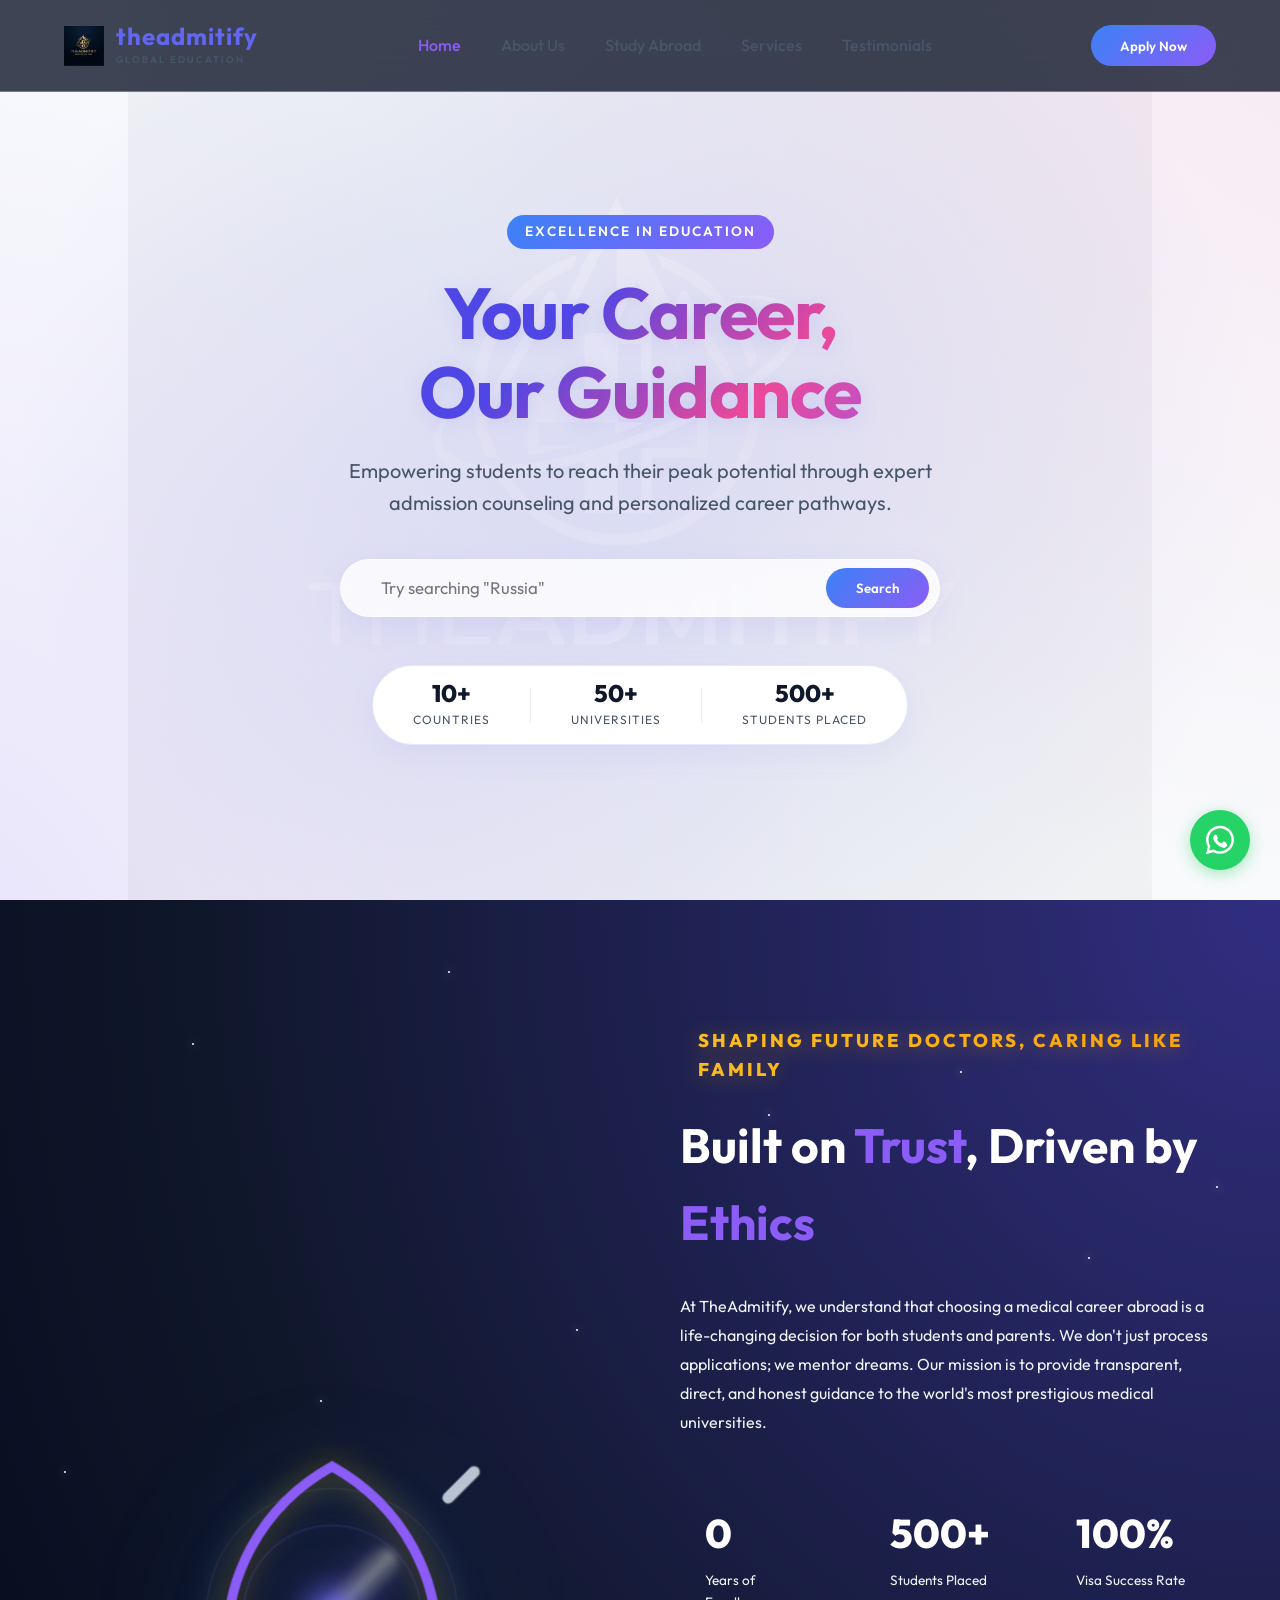
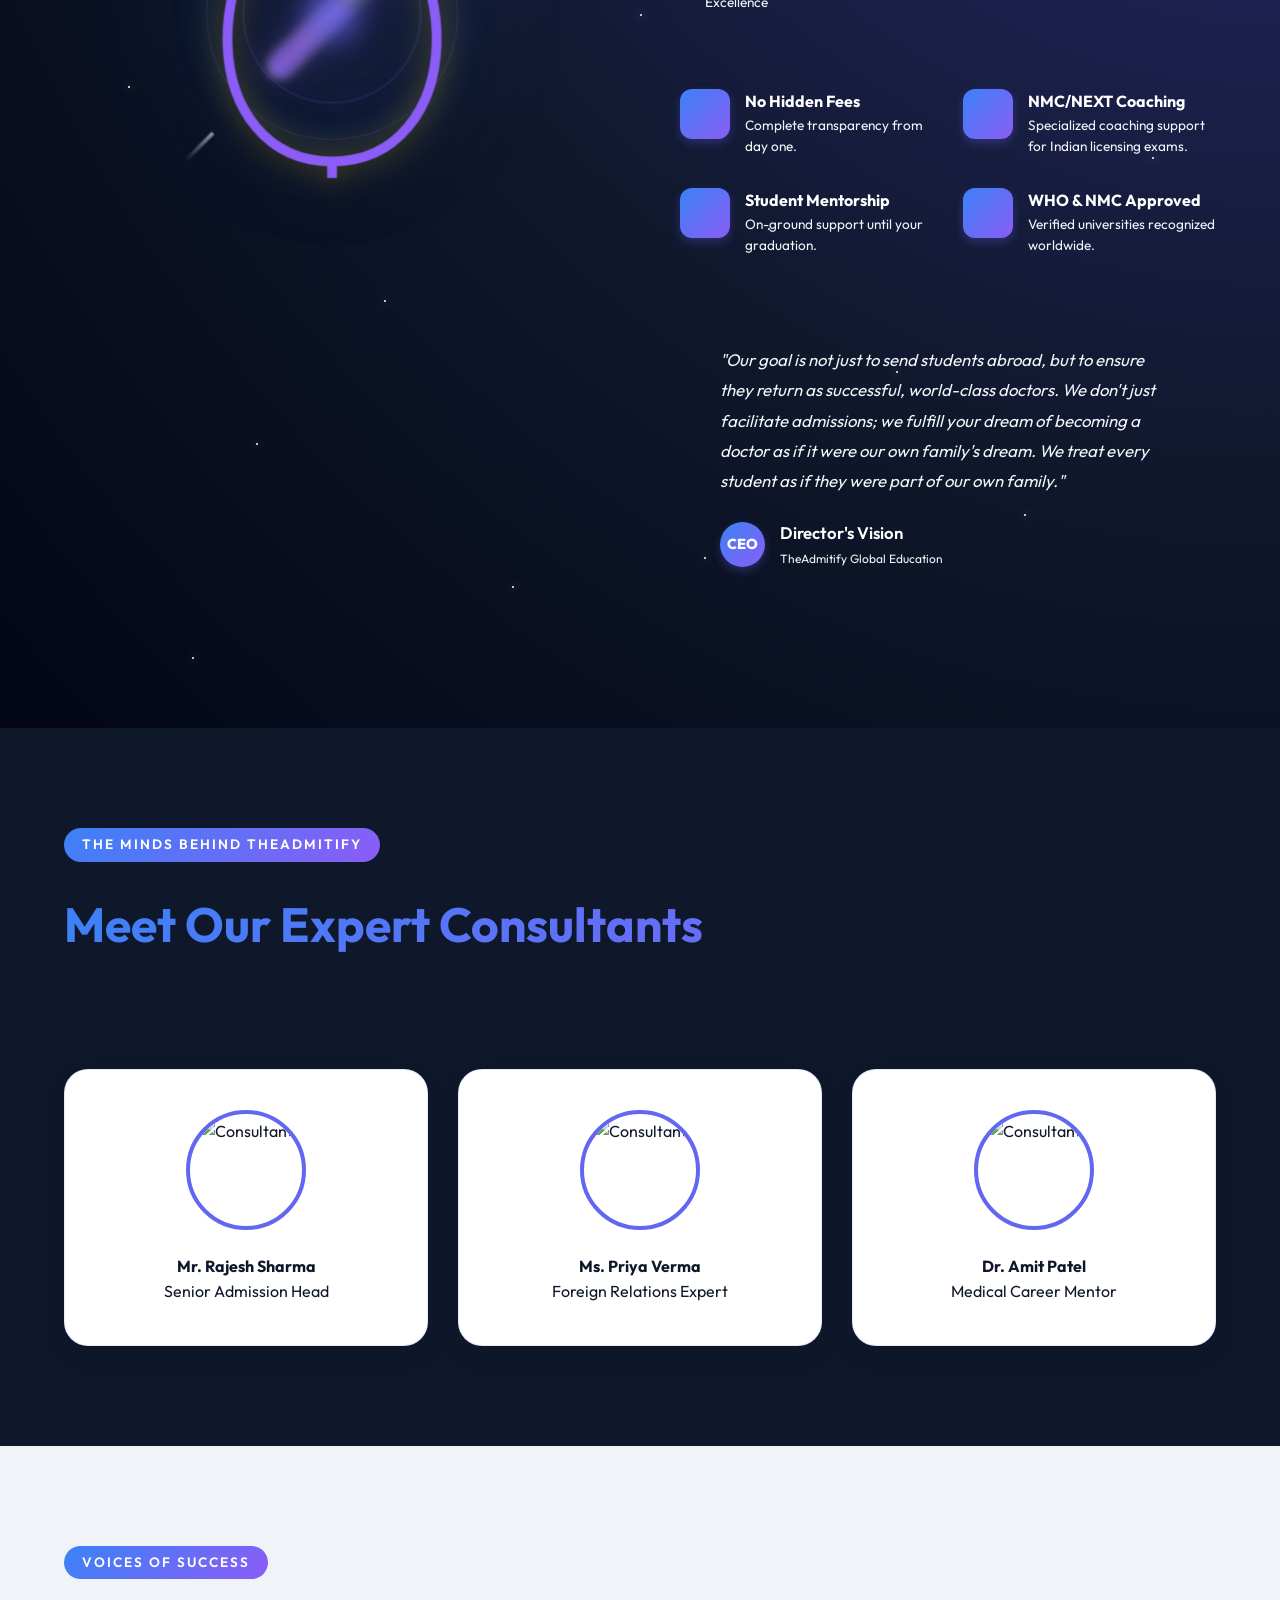
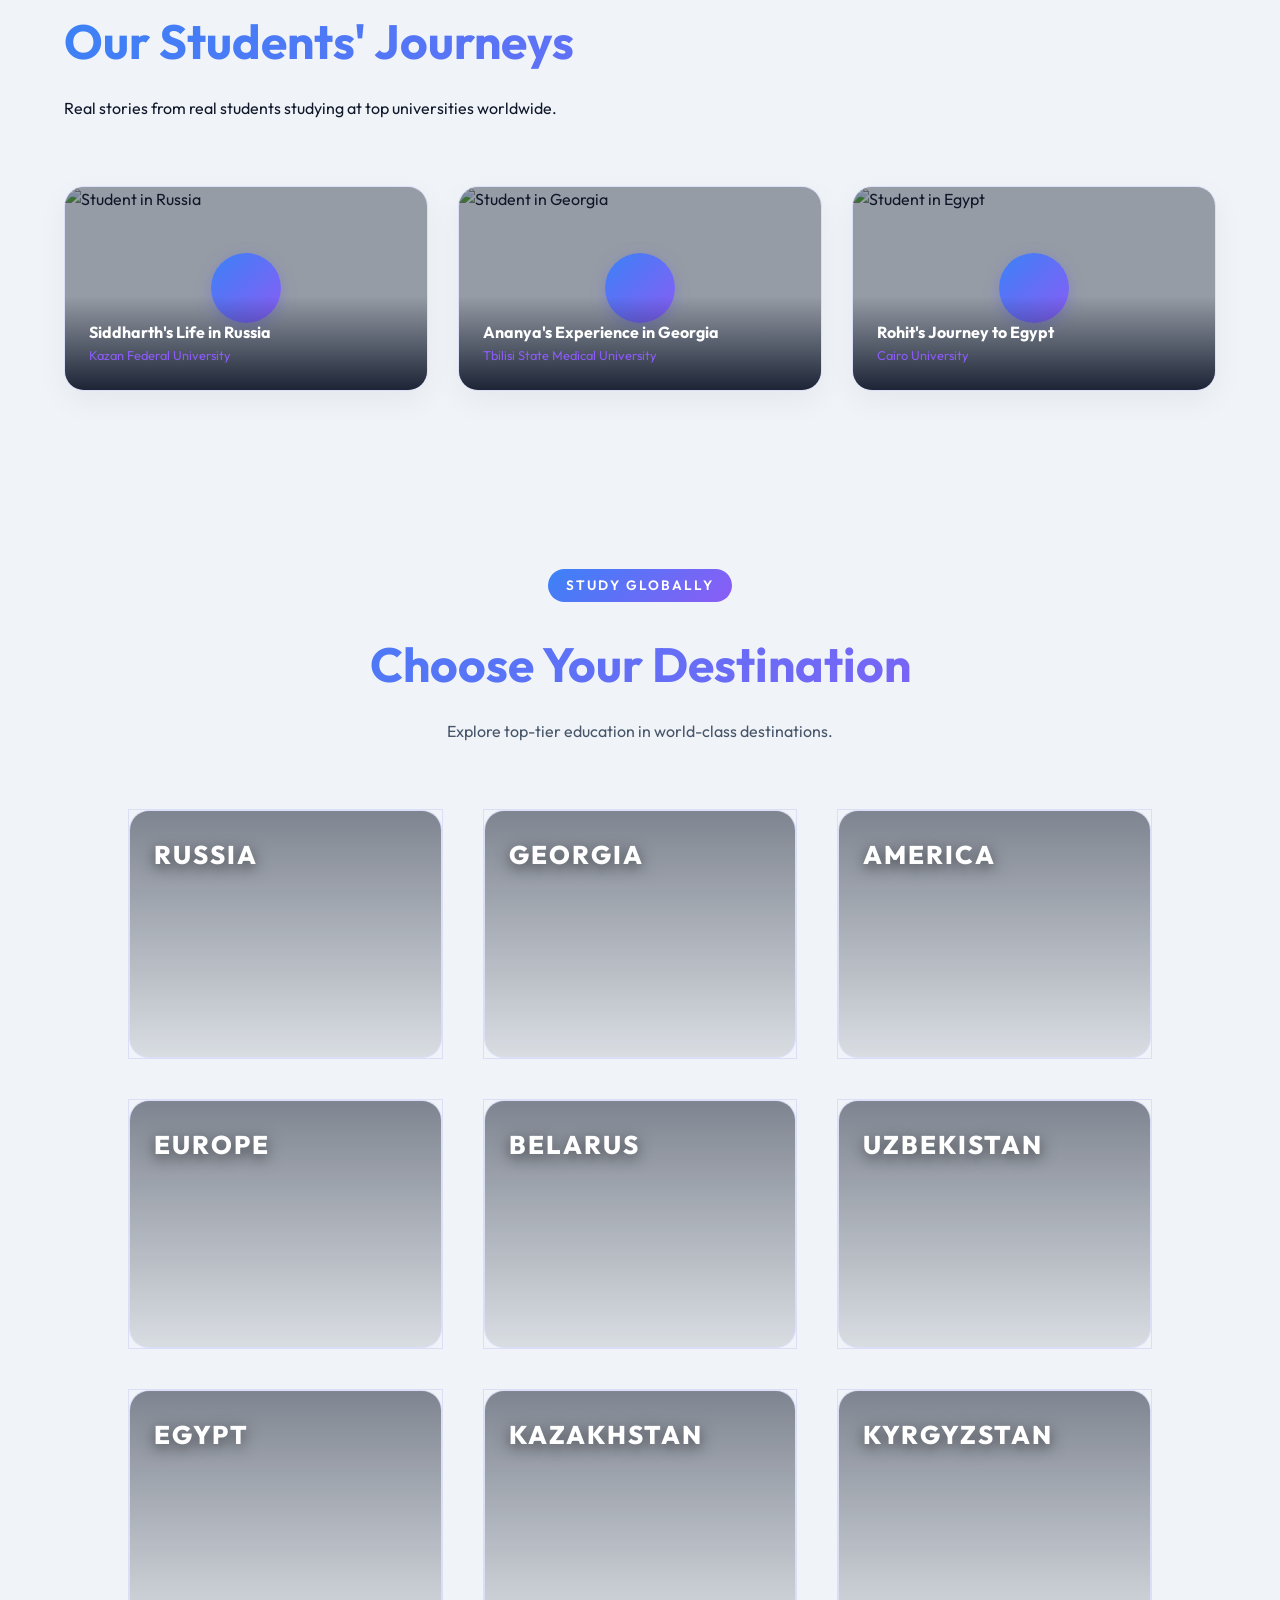
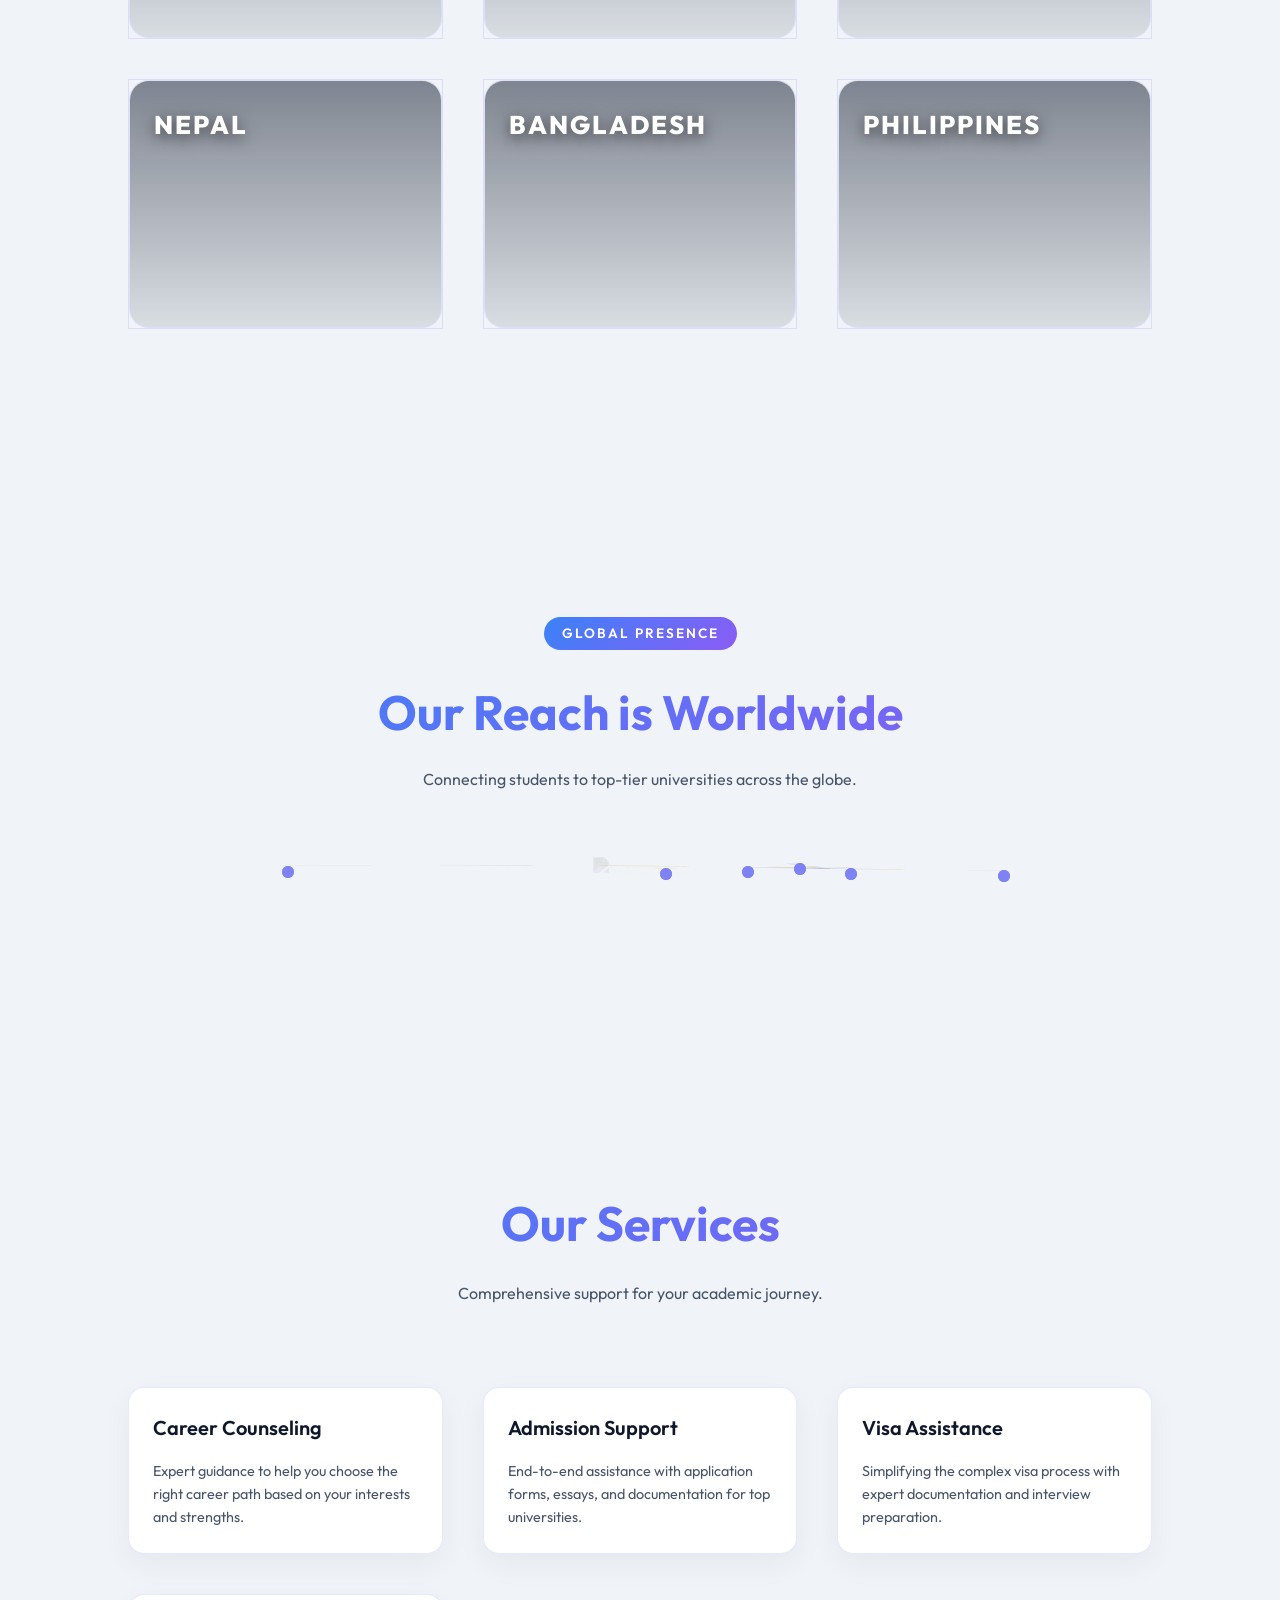
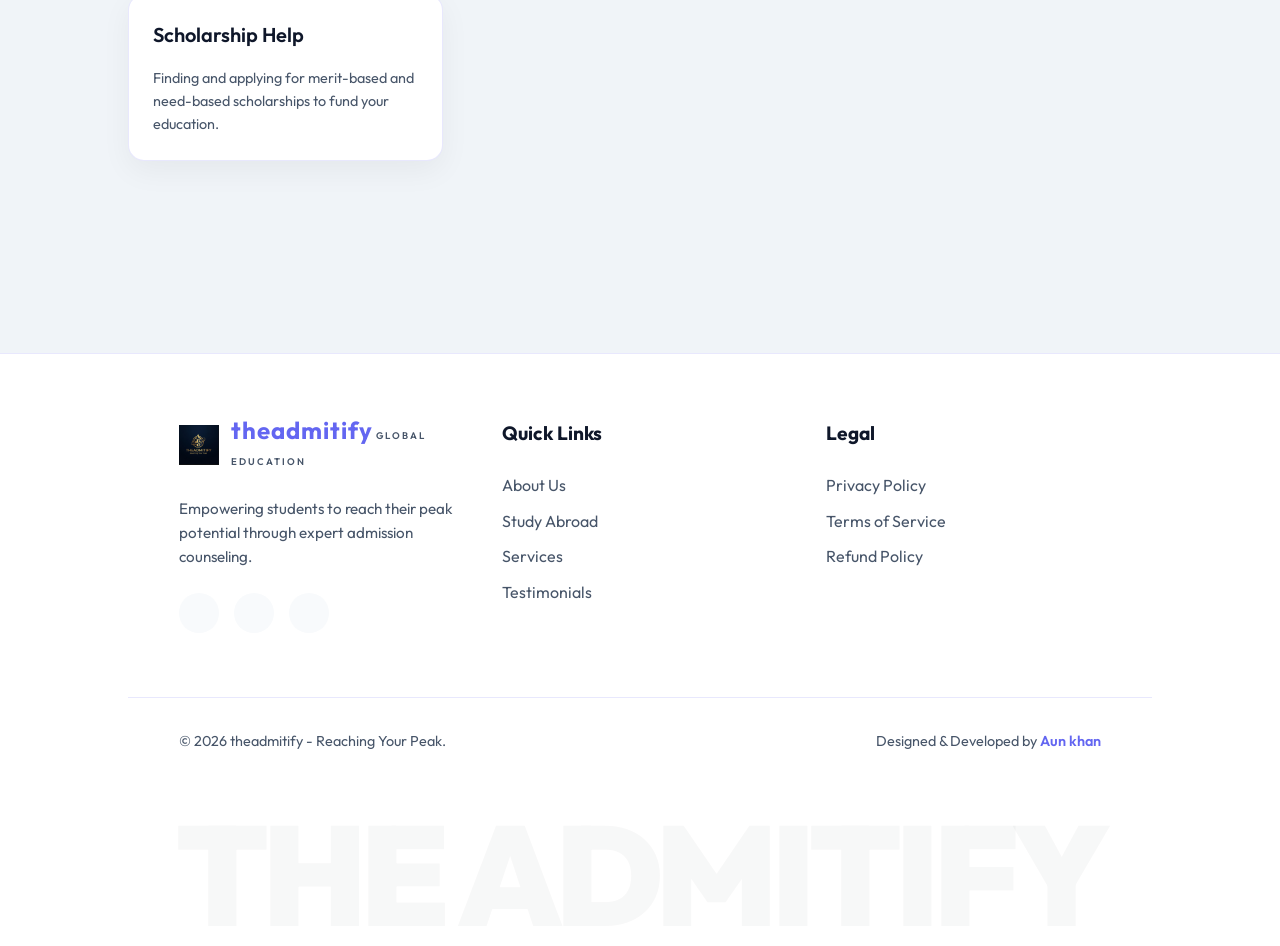
==== commit b662c8a6: "new UI" ====
--- a/index.html
+++ b/index.html
@@ -431,7 +431,7 @@
             <a href="details.html?country=Russia" class="country-card">
                 <div class="card-inner">
                     <div class="card-front"
-                        style="background-image: url('https://images.unsplash.com/photo-1513326738677-b964603b136d?auto=format&fit=crop&q=80&w=600')">
+                        style="background-image: url('assets/russia.jpg')">
                         <h3>RUSSIA</h3>
                     </div>
                     <div class="card-back">
@@ -445,7 +445,7 @@
             <a href="details.html?country=Georgia" class="country-card">
                 <div class="card-inner">
                     <div class="card-front"
-                        style="background-image: url('https://images.unsplash.com/photo-1565008447742-97f6f38c985c?auto=format&fit=crop&q=80&w=600')">
+                        style="background-image: url('assets/georgia.jpg')">
                         <h3>GEORGIA</h3>
                     </div>
                     <div class="card-back">
@@ -459,7 +459,7 @@
             <a href="details.html?country=America" class="country-card">
                 <div class="card-inner">
                     <div class="card-front"
-                        style="background-image: url('https://images.unsplash.com/photo-1485738422979-f5c462d49f74?auto=format&fit=crop&q=80&w=600')">
+                        style="background-image: url('assets/america.jpg')">
                         <h3>AMERICA</h3>
                     </div>
                     <div class="card-back">
@@ -473,7 +473,7 @@
             <a href="details.html?country=Europe" class="country-card">
                 <div class="card-inner">
                     <div class="card-front"
-                        style="background-image: url('https://images.unsplash.com/photo-1467269204594-9661b134dd2b?auto=format&fit=crop&q=80&w=600')">
+                        style="background-image: url('assets/europe.jpg')">
                         <h3>EUROPE</h3>
                     </div>
                     <div class="card-back">
@@ -487,7 +487,7 @@
             <a href="details.html?country=Belarus" class="country-card">
                 <div class="card-inner">
                     <div class="card-front"
-                        style="background-image: url('https://lh3.googleusercontent.com/gps-cs-s/APNQkAEU0jDOV0jZgdY8duUT_8F3QVTUj9GhRdITTH3tJlSC_PV9UOXq_BY9FLDSSNPYBGOXQRSLGRlp-yfugCX_Ov7U4S_tNY7Kl_GnCUzN32Rmhr6pTF8k-uai-HCLHtumL9WwK7w=w810-h468-n-k-no')">
+                        style="background-image: url('assets/belarus.png')">
                         <h3>BELARUS</h3>
                     </div>
                     <div class="card-back">
@@ -501,7 +501,7 @@
             <a href="details.html?country=Uzbekistan" class="country-card">
                 <div class="card-inner">
                     <div class="card-front"
-                        style="background-image: url('https://encrypted-tbn0.gstatic.com/licensed-image?q=tbn:ANd9GcQ4ypAgJAytVnMoY82C-chjtJ7CXmezfiXhoSW7fBNtto0qxm-7O4_-9tE8IaMvFHMFelZqsIw0bDgLrAMAhrrTH64&s=19')">
+                        style="background-image: url('assets/uzbekistan.png')">
                         <h3>UZBEKISTAN</h3>
                     </div>
                     <div class="card-back">
@@ -515,7 +515,7 @@
             <a href="details.html?country=Egypt" class="country-card">
                 <div class="card-inner">
                     <div class="card-front"
-                        style="background-image: url('https://images.unsplash.com/photo-1503177119275-0aa32b3a9368?auto=format&fit=crop&q=80&w=600')">
+                        style="background-image: url('assets/egypt.jpg')">
                         <h3>EGYPT</h3>
                     </div>
                     <div class="card-back">
@@ -529,7 +529,7 @@
             <a href="details.html?country=Kazakhstan" class="country-card">
                 <div class="card-inner">
                     <div class="card-front"
-                        style="background-image: url('https://dwq3yv87q1b43.cloudfront.net/public/blogs/fit-in/1200x675/Blog_20250421-2015241331-1745215049.jpg')">
+                        style="background-image: url('assets/kazakhstan.jpg')">
                         <h3>KAZAKHSTAN</h3>
                     </div>
                     <div class="card-back">
@@ -543,7 +543,7 @@
             <a href="details.html?country=Kyrgyzstan" class="country-card">
                 <div class="card-inner">
                     <div class="card-front"
-                        style="background-image: url('https://images.unsplash.com/photo-1547941126-3d5322b218b0?auto=format&fit=crop&q=80&w=600')">
+                        style="background-image: url('assets/kyrgyzstan.jpg')">
                         <h3>KYRGYZSTAN</h3>
                     </div>
                     <div class="card-back">
@@ -557,7 +557,7 @@
             <a href="details.html?country=Nepal" class="country-card">
                 <div class="card-inner">
                     <div class="card-front"
-                        style="background-image: url('https://images.unsplash.com/photo-1544735716-392fe2489ffa?auto=format&fit=crop&q=80&w=600')">
+                        style="background-image: url('assets/nepal.jpg')">
                         <h3>NEPAL</h3>
                     </div>
                     <div class="card-back">
@@ -571,7 +571,7 @@
             <a href="details.html?country=Bangladesh" class="country-card">
                 <div class="card-inner">
                     <div class="card-front"
-                        style="background-image: url('https://images.unsplash.com/photo-1583212292454-1fe6229603b7?auto=format&fit=crop&q=80&w=600')">
+                        style="background-image: url('assets/bangladesh.jpg')">
                         <h3>BANGLADESH</h3>
                     </div>
                     <div class="card-back">
@@ -585,7 +585,7 @@
             <a href="details.html?country=Philippines" class="country-card">
                 <div class="card-inner">
                     <div class="card-front"
-                        style="background-image: url('https://images.unsplash.com/photo-1518509562904-e7ef99cdcc86?auto=format&fit=crop&q=80&w=600')">
+                        style="background-image: url('assets/philippines.jpg')">
                         <h3>PHILIPPINES</h3>
                     </div>
                     <div class="card-back">
@@ -713,24 +713,11 @@
         <a href="#" class="tab-item open-modal"><i data-lucide="send"></i><span>Apply</span></a>
     </div>
 
-    <!-- Floating Action Menu -->
-    <div class="fab-menu-container" id="fabMenuContainer">
-        <button class="fab-main-btn" id="fabMainBtn">
-            <i data-lucide="phone"></i>
-        </button>
-        <div class="fab-options">
-            <a href="https://wa.me/91XXXXXXXXXX?text=Hi, I want to know more about MBBS abroad"
-                class="fab-opt-btn whatsapp" target="_blank" title="WhatsApp Chat">
-                <i data-lucide="message-circle"></i>
-            </a>
-            <a href="#" class="fab-opt-btn callback open-modal" title="Request Callback">
-                <i data-lucide="phone-call"></i>
-            </a>
-            <a href="#" class="fab-opt-btn brochure" id="downloadBrochureBtn" title="Download Brochure">
-                <i data-lucide="file-text"></i>
-            </a>
-        </div>
-    </div>
+    <!-- Floating WhatsApp -->
+    <a href="https://wa.me/91XXXXXXXXXX?text=Hi, I want to know more about MBBS abroad" class="whatsapp-float"
+        target="_blank">
+        <svg viewBox="0 0 24 24" width="34" height="34" fill="white" xmlns="http://www.w3.org/2000/svg"><path d="M12.01 2.003c-5.46 0-9.89 4.43-9.89 9.89 0 1.74.453 3.447 1.314 4.954L2 22l5.318-1.396A9.851 9.851 0 0012.01 21.78c5.46 0 9.89-4.43 9.89-9.89 0-5.46-4.43-9.89-9.89-9.89zM12.01 19.98c-1.488 0-2.946-.401-4.225-1.16l-.303-.18-3.137.822.836-3.056-.197-.314A8.106 8.106 0 013.91 11.89c0-4.475 3.639-8.113 8.1-8.113 4.461 0 8.101 3.638 8.101 8.113s-3.64 8.09-8.1 8.09zm4.444-6.06c-.244-.122-1.442-.712-1.666-.793-.222-.082-.386-.123-.548.122-.162.245-.629.793-.771.954-.143.163-.285.184-.528.062-1.134-.572-2.138-1.111-2.955-2.502-.088-.148.163-.122.518-.83.08-.161.04-.303-.021-.425-.06-.122-.547-1.318-.75-1.805-.198-.475-.4-.41-.548-.418-.142-.008-.306-.008-.468-.008-.162 0-.426.061-.649.305-.224.244-.852.832-.852 2.03 0 1.198.872 2.355.994 2.518.122.162 1.716 2.617 4.156 3.67.581.251 1.034.402 1.386.514.582.185 1.112.158 1.533.096.47-.07 1.443-.59 1.646-1.161.202-.572.202-1.06.142-1.162-.061-.102-.223-.163-.467-.285z"/></svg>
+    </a>
 
     <!-- Mobile Bottom Sheet Drawer -->
     <div id="mobileBottomSheet" class="bottom-sheet-container">
@@ -747,22 +734,7 @@
     </div>
 
     <footer class="site-footer"
-        style="position: relative; overflow: hidden; padding-bottom: 2rem; padding-top: 8rem; margin-top: 6rem;">
-        <!-- Floating Newsletter Box -->
-        <div class="newsletter-box"
-            style="background: var(--accent-gradient); padding: 3rem; border-radius: 24px; max-width: 900px; margin: -14rem auto 4rem auto; position: relative; z-index: 10; box-shadow: 0 20px 40px rgba(99, 102, 241, 0.3); display: flex; flex-wrap: wrap; align-items: center; justify-content: space-between; gap: 20px; width: 90%;">
-            <div style="text-align: left; color: #fff;">
-                <h3 style="font-size: 2rem; margin-bottom: 0.5rem;">Ready to start your journey?</h3>
-                <p style="opacity: 0.9;">Subscribe to get the latest admission updates.</p>
-            </div>
-            <div
-                style="display: flex; gap: 10px; background: rgba(255,255,255,0.2); padding: 5px; border-radius: 50px;">
-                <input type="email" placeholder="Enter your email"
-                    style="background: transparent; border: none; outline: none; padding: 10px 20px; color: #fff; width: 100%; min-width: 200px;">
-                <button class="cta-button"
-                    style="background: #fff; color: var(--accent); box-shadow: none;">Subscribe</button>
-            </div>
-        </div>
+        style="position: relative; overflow: hidden; padding-bottom: 2rem; padding-top: 4rem; margin-top: 4rem;">
 
         <div class="footer-content-wrapper"
             style="display: grid; grid-template-columns: repeat(auto-fit, minmax(200px, 1fr)); gap: 3rem; text-align: left; margin-bottom: 4rem; max-width: 1200px; margin-left: auto; margin-right: auto; padding: 0 5%;">
@@ -909,11 +881,11 @@
                     </div>
 
                     <div class="avatar-group" style="justify-content: center;">
-                        <img src="https://images.unsplash.com/photo-1534528741775-53994a69daeb?auto=format&fit=crop&q=80&w=100"
+                        <img src="assets/student1.jpg"
                             alt="Student">
-                        <img src="https://images.unsplash.com/photo-1506794778202-cad84cf45f1d?auto=format&fit=crop&q=80&w=100"
+                        <img src="assets/student2.jpg"
                             alt="Student">
-                        <img src="https://images.unsplash.com/photo-1517841905240-472988babdf9?auto=format&fit=crop&q=80&w=100"
+                        <img src="assets/student3.jpg"
                             alt="Student">
                         <div
                             style="width: 35px; height: 35px; border-radius: 50%; background: #fbbf24; border: 2px solid #6366f1; margin-left: -10px; display: flex; align-items: center; justify-content: center; color: #1f2937; font-size: 0.7rem; font-weight: 800;">
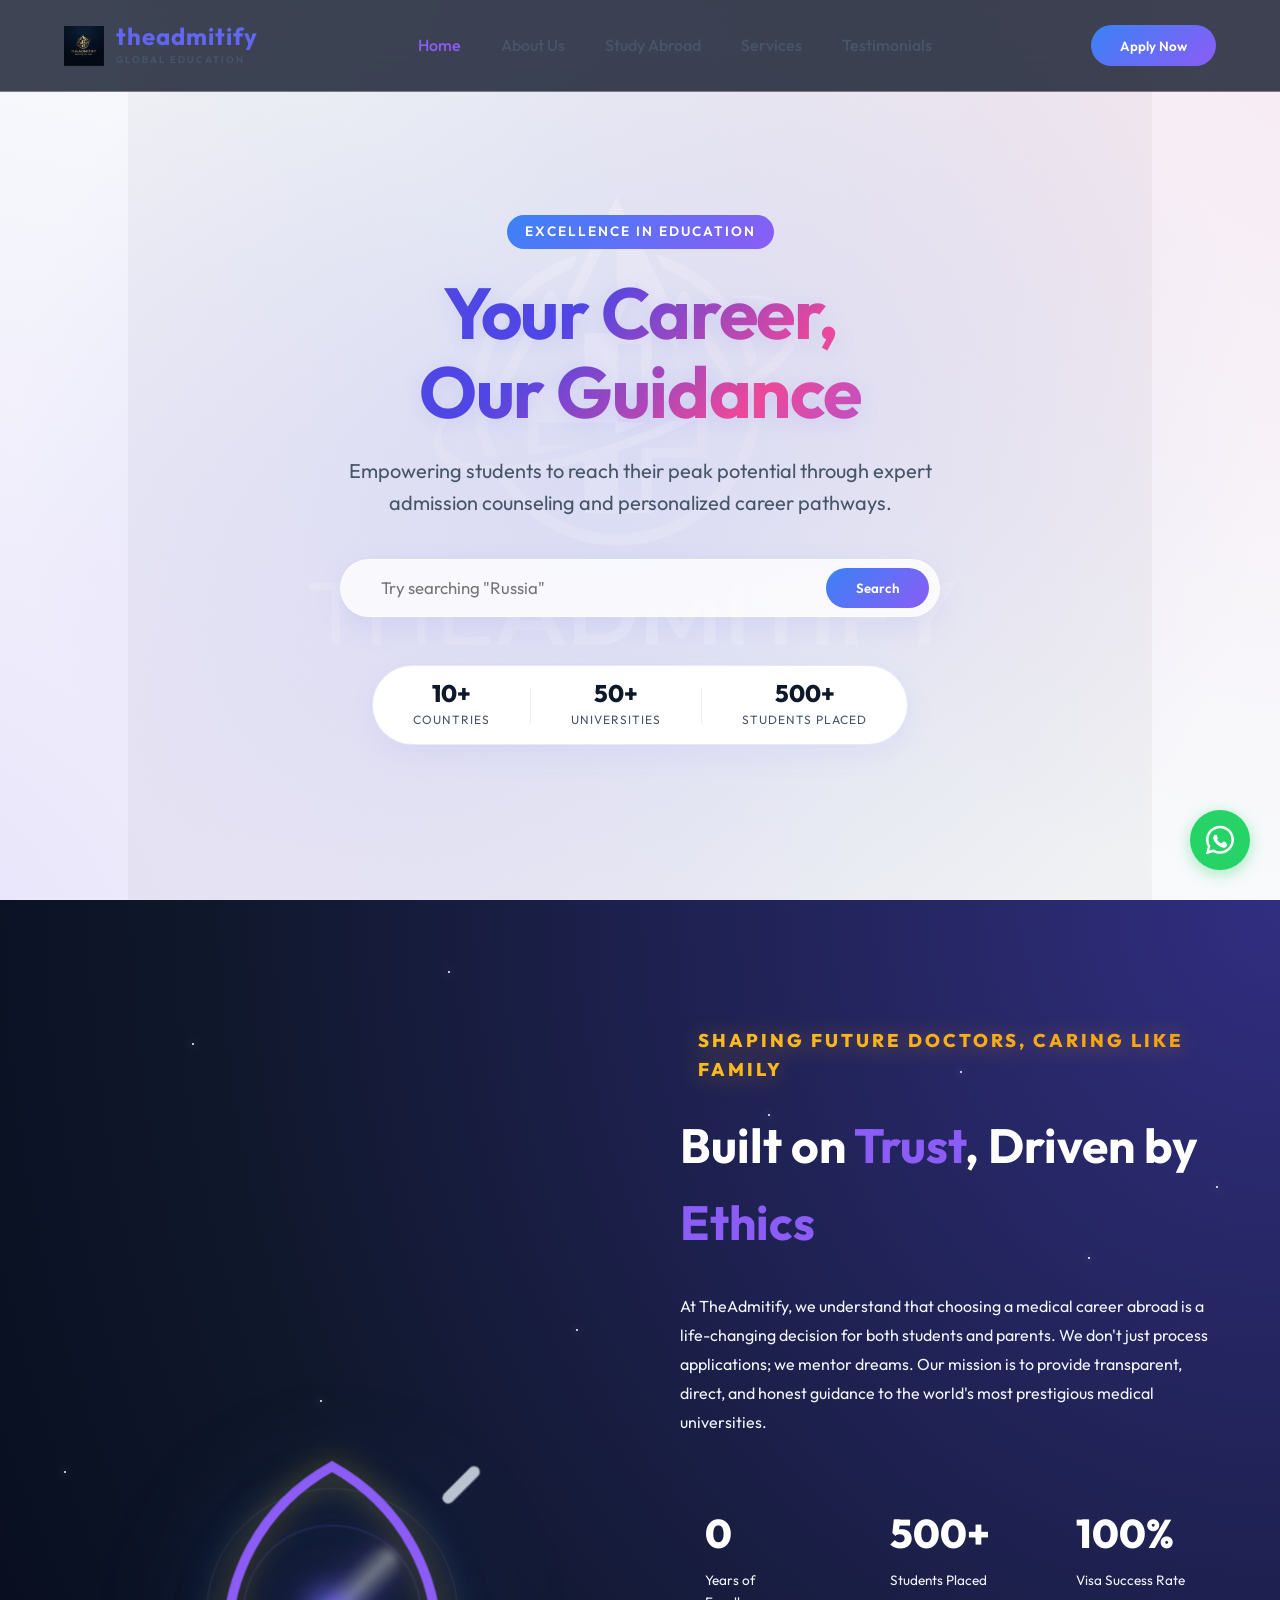
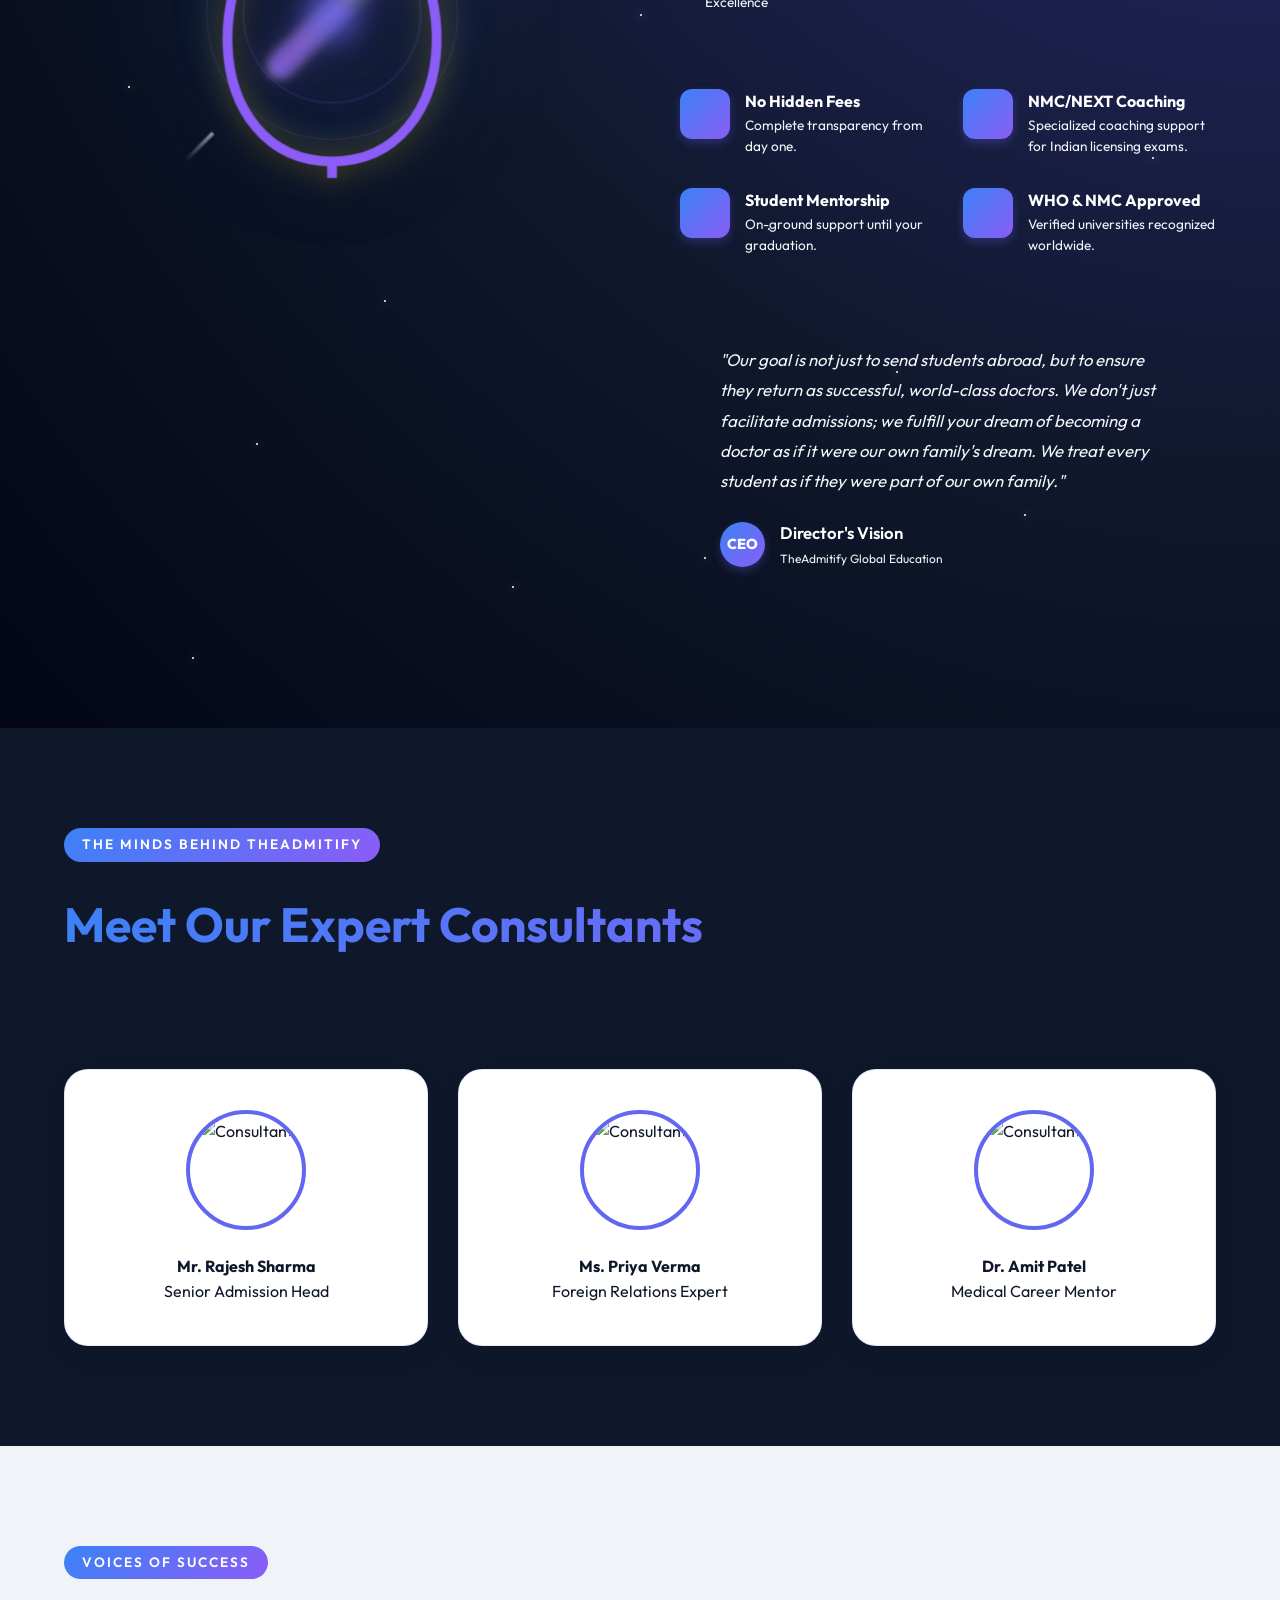
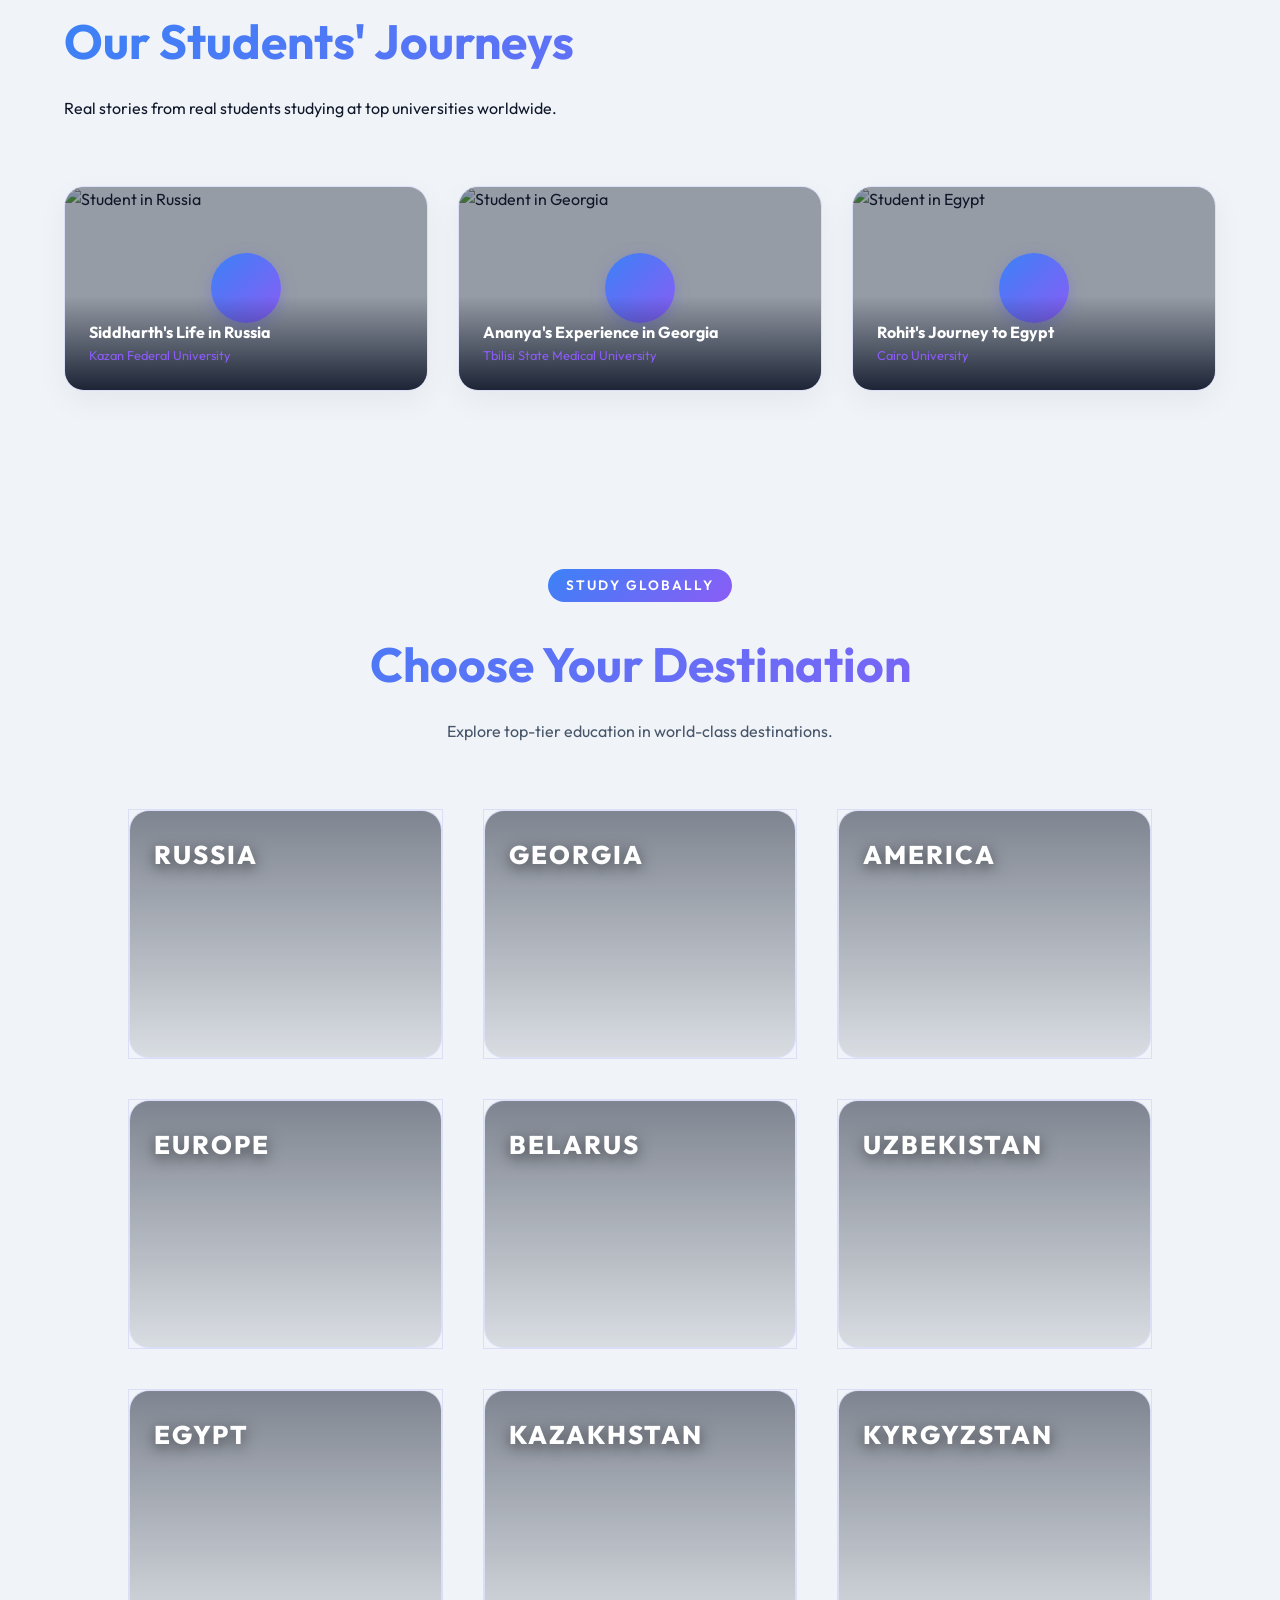
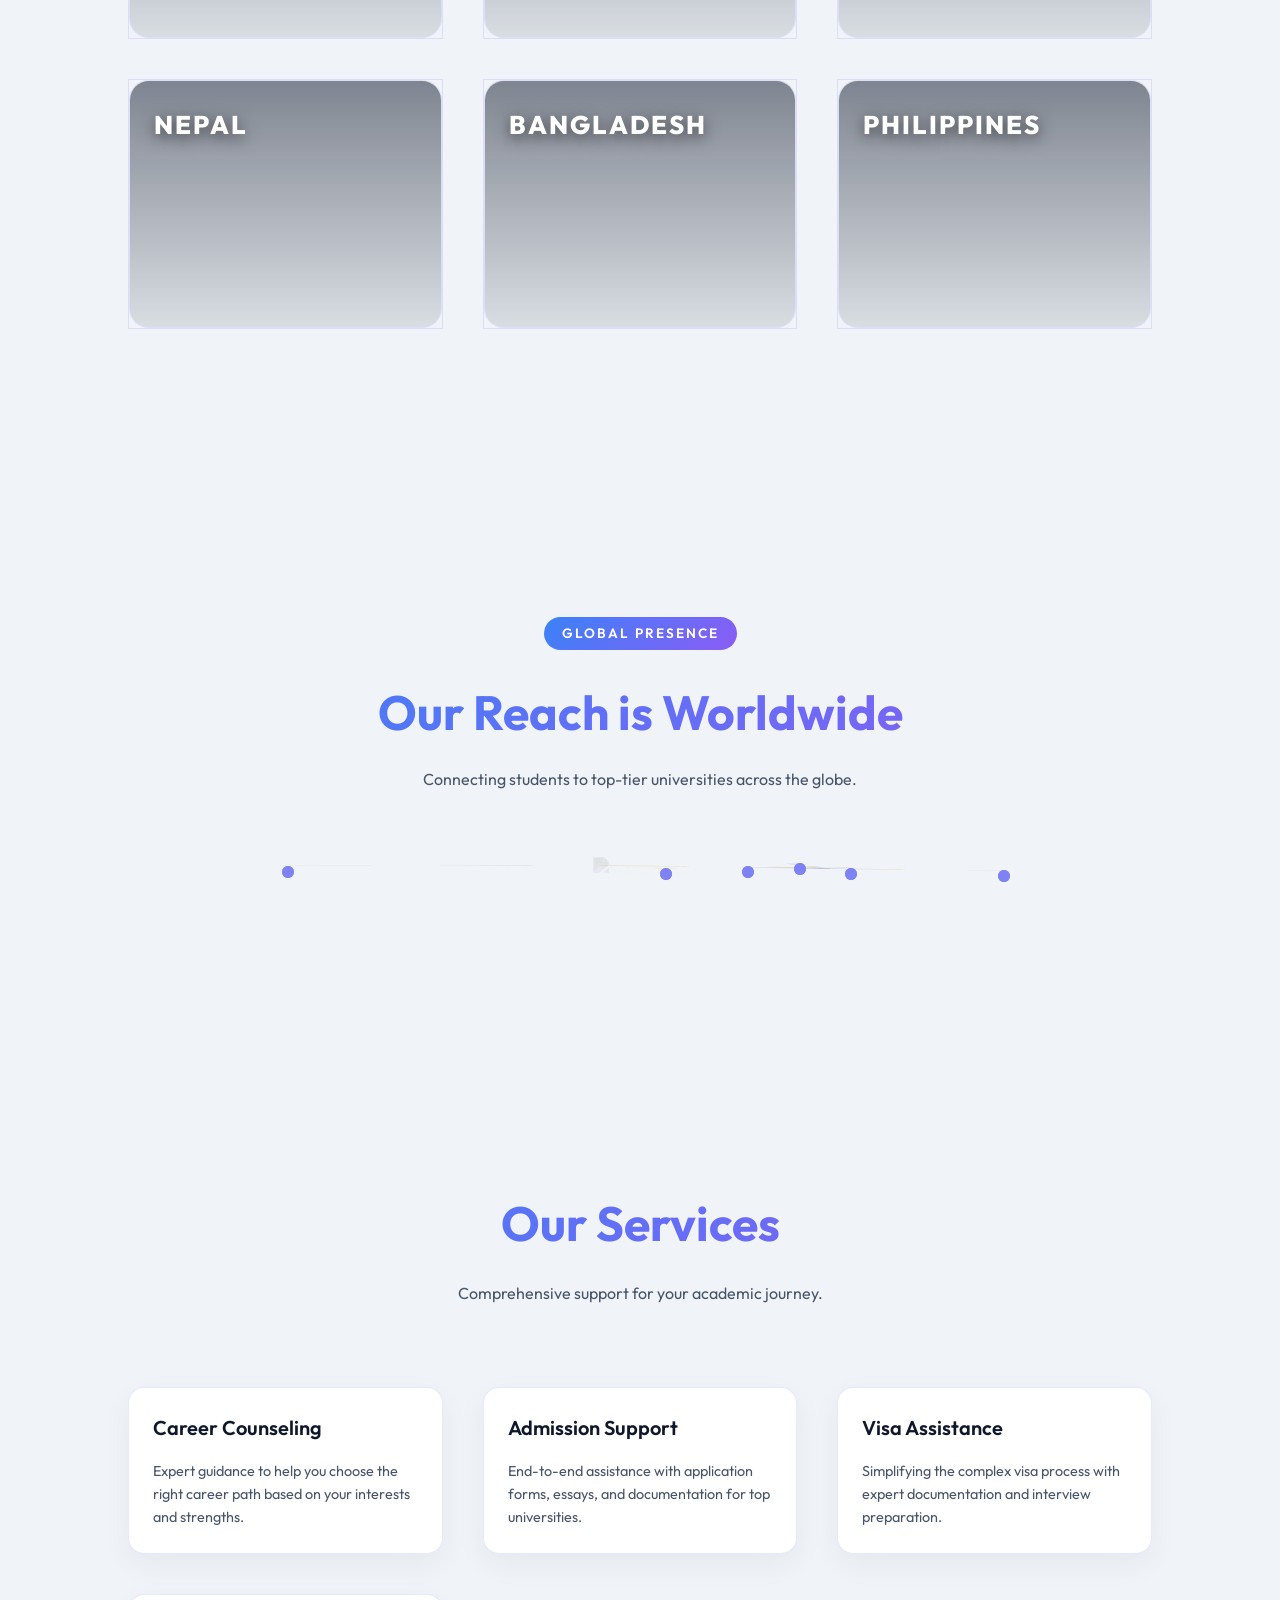
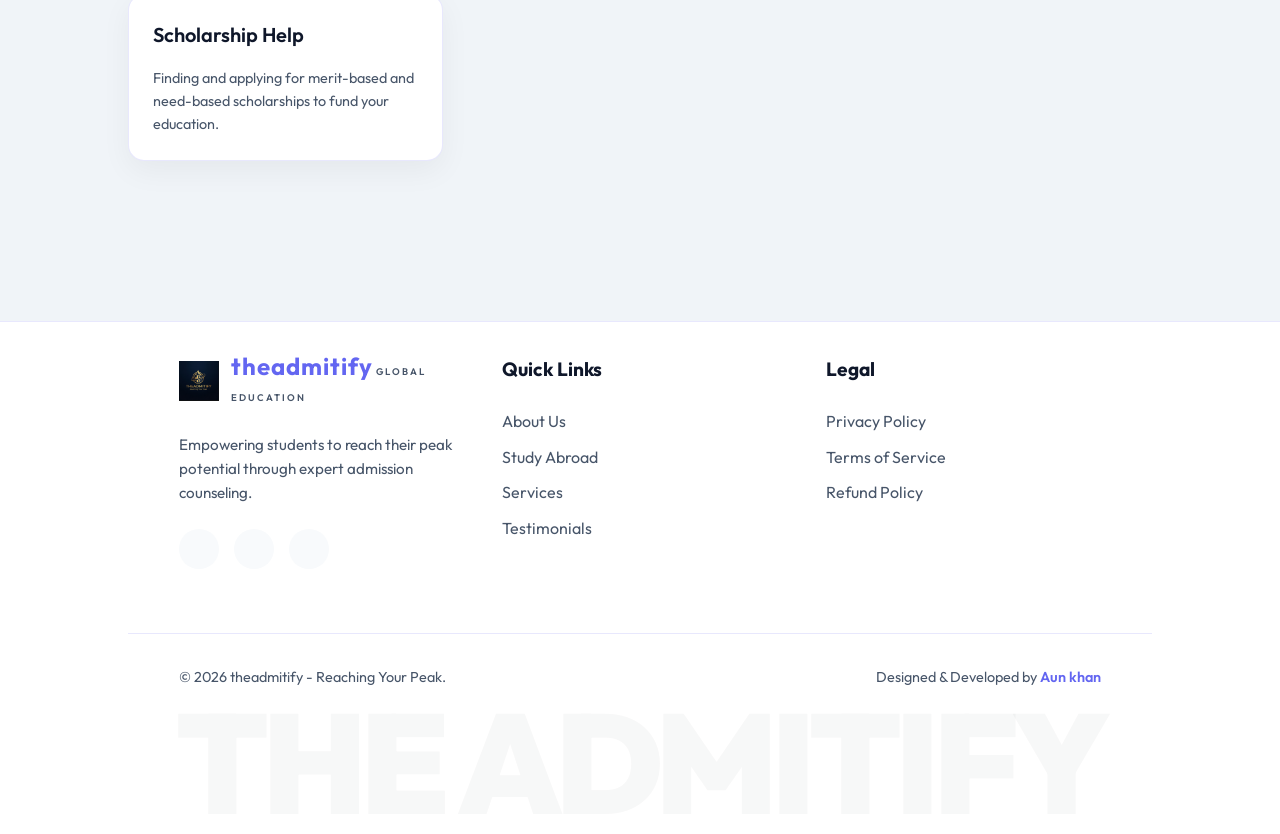
==== commit fd14b01f: "new updade" ====
--- a/index.html
+++ b/index.html
@@ -7,6 +7,13 @@
     <title>TheAdmitify | Your Career, Our Guidance</title>
     <meta name="description"
         content="Premium admission consultancy services for students. Find the best colleges and courses with TheAdmitify.">
+    <!-- Favicon -->
+    <link rel="icon" type="image/png" href="assets/logo.png">
+    <!-- Open Graph / WhatsApp Preview Meta Tags -->
+    <meta property="og:title" content="TheAdmitify | Your Career, Our Guidance">
+    <meta property="og:description" content="Study MBBS abroad in top universities. Premium admission consultancy with complete transparency.">
+    <meta property="og:image" content="assets/logo.png">
+    <meta property="og:type" content="website">
     <link rel="stylesheet" href="style.css?v=2.9">
     <link rel="preconnect" href="https://fonts.googleapis.com">
     <link rel="preconnect" href="https://fonts.gstatic.com" crossorigin>
@@ -249,7 +256,7 @@
                     Like Family</span>
                 <h2 class="about-title">Built on <span style="color: var(--gold);">Trust</span>, Driven by <span
                         style="color: var(--gold);">Ethics</span></h2>
-                <p style="color: var(--text-dim); line-height: 1.8; margin-bottom: 2rem;">At TheAdmitify, we understand
+                <p style="color: var(--text-dim); line-height: 1.8; margin-bottom: 1rem;">At TheAdmitify, we understand
                     that choosing a medical career abroad is a life-changing decision for both students and parents. We
                     don't just process applications; we mentor dreams. Our mission is to provide transparent, direct,
                     and honest guidance to the world's most prestigious medical universities.</p>
@@ -734,7 +741,7 @@
     </div>
 
     <footer class="site-footer"
-        style="position: relative; overflow: hidden; padding-bottom: 2rem; padding-top: 4rem; margin-top: 4rem;">
+        style="position: relative; overflow: hidden; padding-bottom: 2rem; padding-top: 2rem; margin-top: 2rem;">
 
         <div class="footer-content-wrapper"
             style="display: grid; grid-template-columns: repeat(auto-fit, minmax(200px, 1fr)); gap: 3rem; text-align: left; margin-bottom: 4rem; max-width: 1200px; margin-left: auto; margin-right: auto; padding: 0 5%;">
@@ -793,7 +800,7 @@
 
         <!-- Massive Typography at Bottom -->
         <h1
-            style="font-size: 11vw; font-weight: 900; color: rgba(15, 23, 42, 0.03); line-height: 0.8; margin-top: 4rem; margin-bottom: -1rem; letter-spacing: -0.05em; text-align: center; overflow: hidden; white-space: nowrap; user-select: none;">
+            style="font-size: 11vw; font-weight: 900; color: rgba(15, 23, 42, 0.03); line-height: 0.8; margin-top: 1rem; margin-bottom: -1rem; letter-spacing: -0.05em; text-align: center; overflow: hidden; white-space: nowrap; user-select: none;">
             THE ADMITIFY</h1>
     </footer>
 
--- a/style.css
+++ b/style.css
@@ -1158,7 +1158,8 @@
   opacity: 0;
   transition: opacity 0.3s ease;
   border: 1px solid var(--glass-border);
-  color: #fff;
+  color: var(--text-main);
+  box-shadow: 0 4px 15px rgba(0,0,0,0.1);
 }
 
 .marker:hover .marker-label {
@@ -1626,10 +1627,10 @@
     transform: translateY(-2px);
   }
 
-  /* Re-position WhatsApp Float to prevent overlapping with bottom bar */
+  /* Re-position WhatsApp Float to be properly placed */
   .whatsapp-float {
-    bottom: 96px !important;
-    right: 24px !important;
+    bottom: 24px !important;
+    right: 20px !important;
   }
 
   /* Hide Desktop Hamburguer Toggle */
@@ -1773,8 +1774,8 @@
 /* 1. Floating Action Button (FAB) Menu */
 .fab-menu-container {
   position: fixed;
-  bottom: 96px;
-  right: 24px;
+  bottom: 30px;
+  right: 30px;
   z-index: 9999;
   display: flex;
   flex-direction: column;
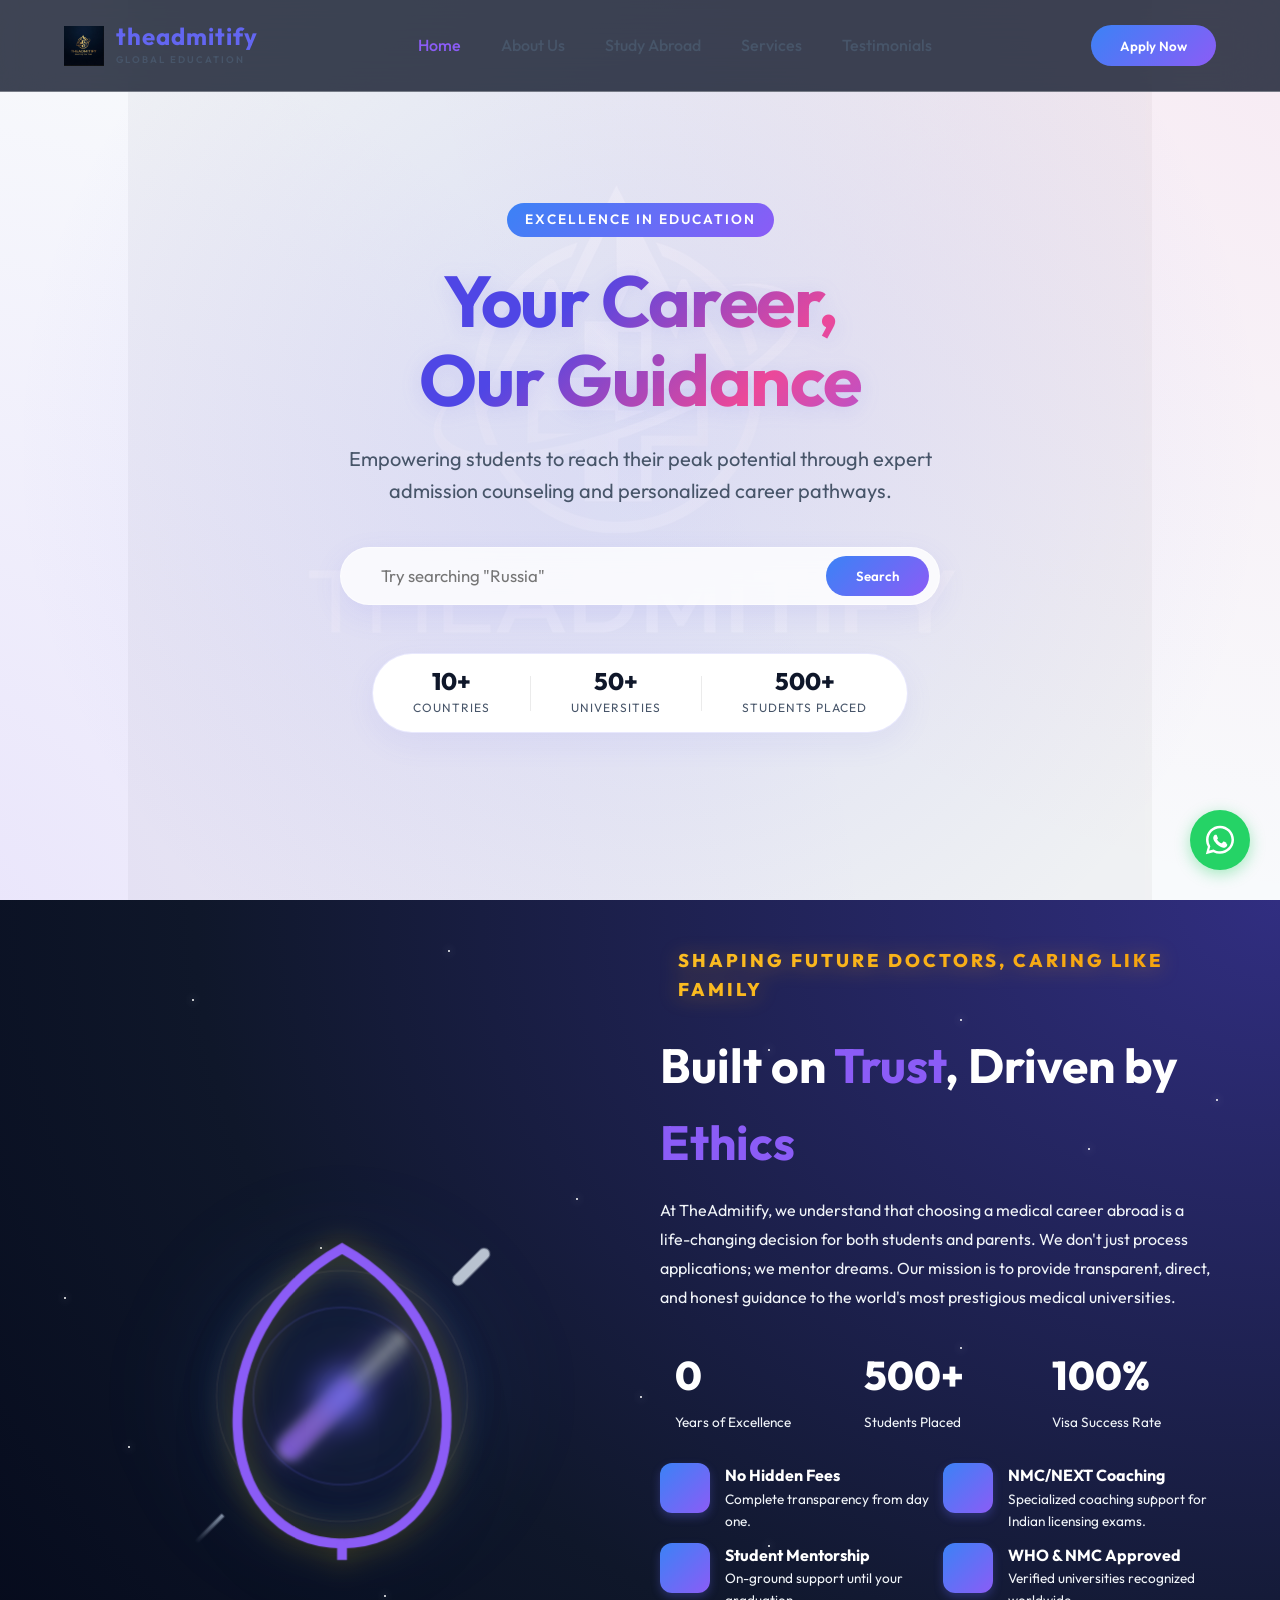
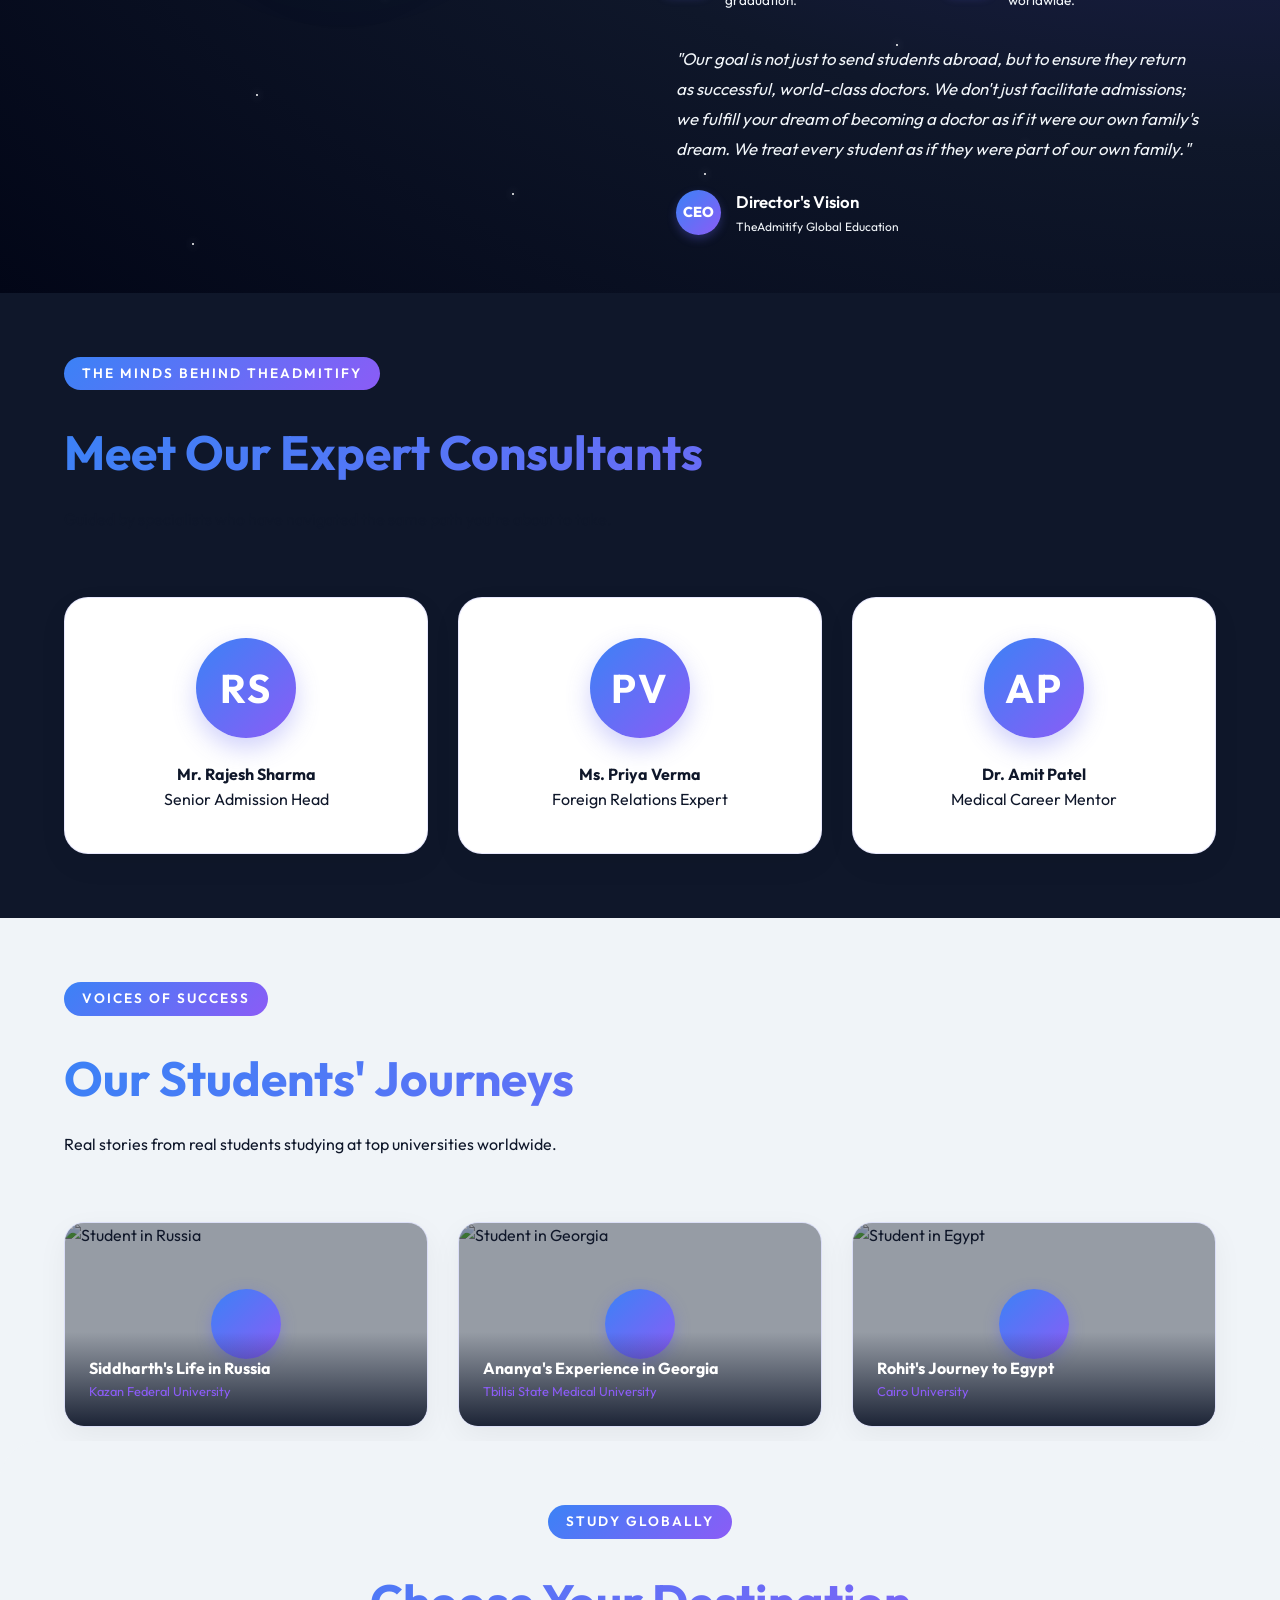
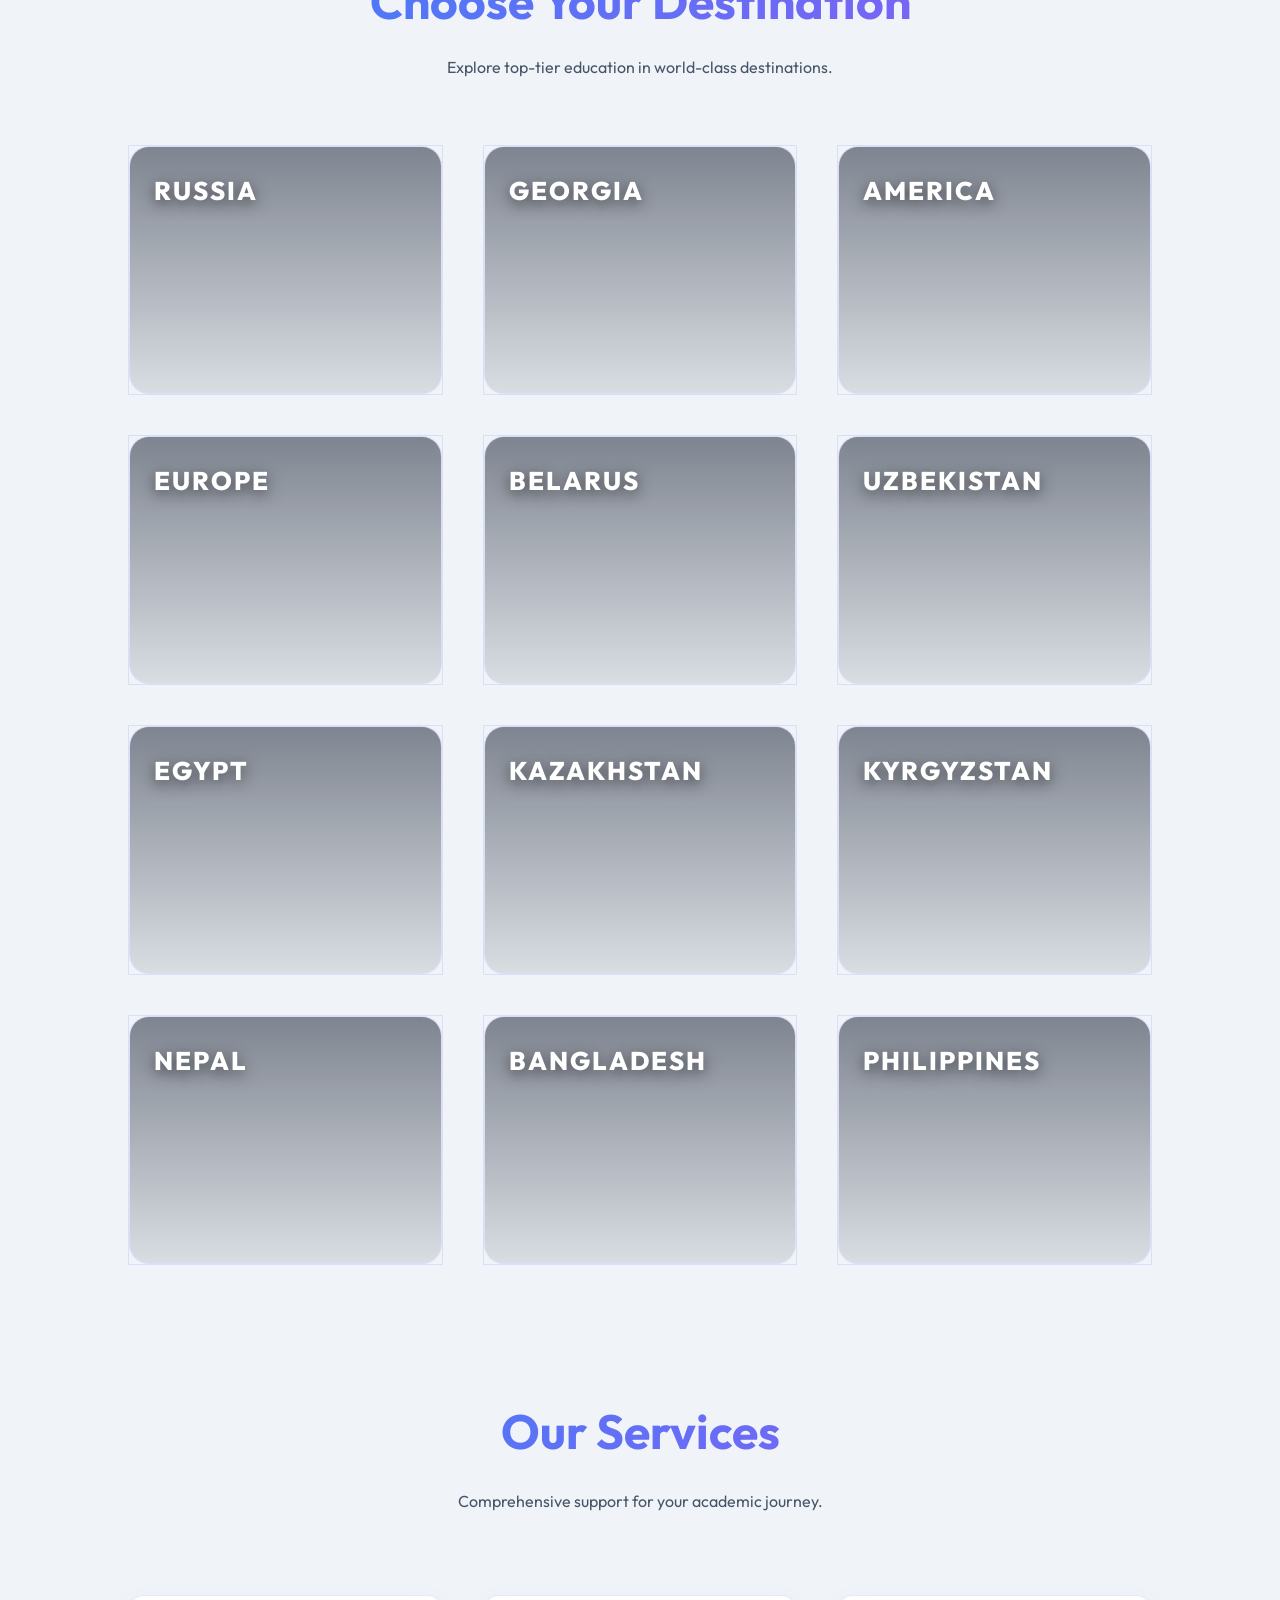
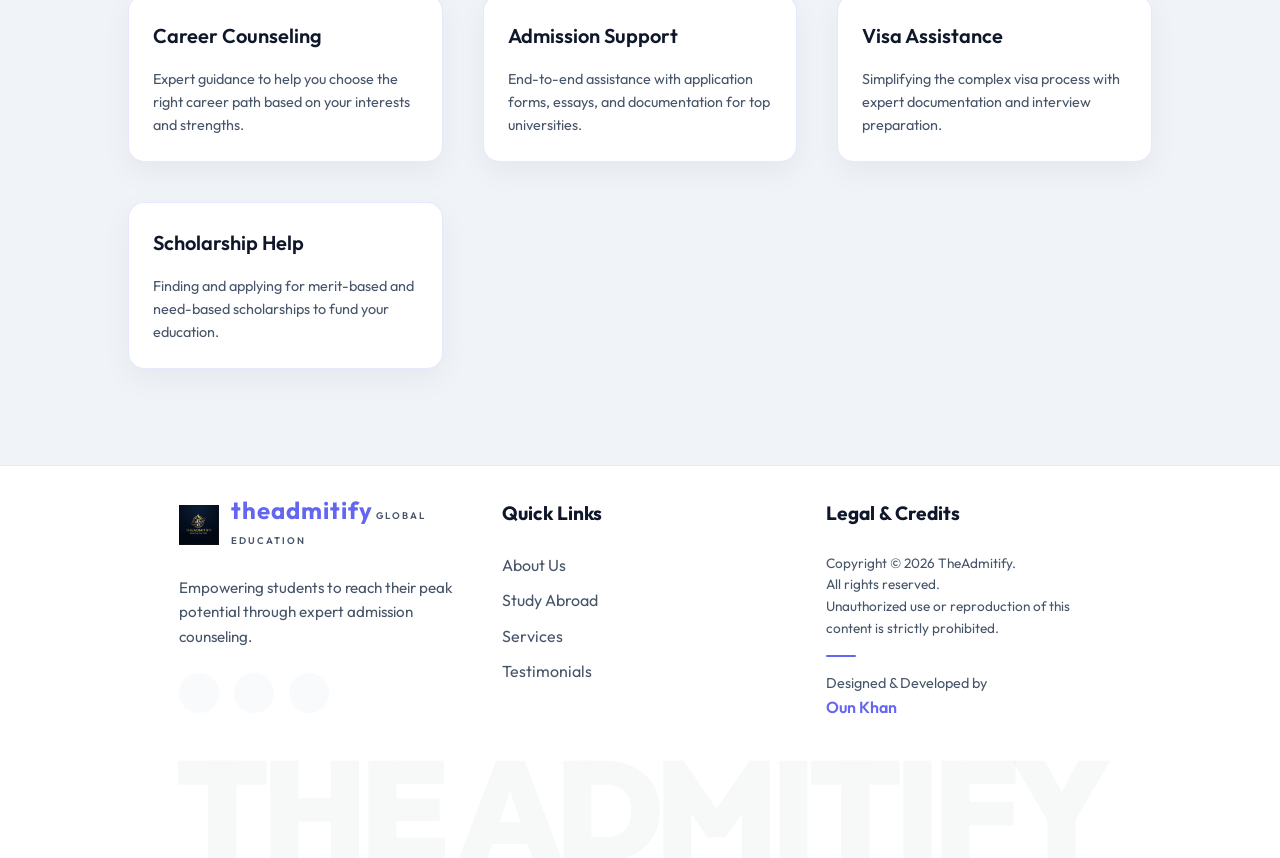
==== commit e7dd83bc: "new changes" ====
--- a/index.html
+++ b/index.html
@@ -338,9 +338,8 @@
         </div>
         <div class="team-grid">
             <div class="team-card">
-                <div class="team-img-wrap">
-                    <img src="https://images.unsplash.com/photo-1560250097-0b93528c311a?auto=format&fit=crop&q=80&w=200"
-                        alt="Consultant">
+                <div class="team-icon-wrap">
+                    <span class="team-initials">RS</span>
                 </div>
                 <h4>Mr. Rajesh Sharma</h4>
                 <p>Senior Admission Head</p>
@@ -350,9 +349,8 @@
                 </div>
             </div>
             <div class="team-card">
-                <div class="team-img-wrap">
-                    <img src="https://images.unsplash.com/photo-1573496359142-b8d87734a5a2?auto=format&fit=crop&q=80&w=200"
-                        alt="Consultant">
+                <div class="team-icon-wrap">
+                    <span class="team-initials">PV</span>
                 </div>
                 <h4>Ms. Priya Verma</h4>
                 <p>Foreign Relations Expert</p>
@@ -362,9 +360,8 @@
                 </div>
             </div>
             <div class="team-card">
-                <div class="team-img-wrap">
-                    <img src="https://images.unsplash.com/photo-1472099645785-5658abf4ff4e?auto=format&fit=crop&q=80&w=200"
-                        alt="Consultant">
+                <div class="team-icon-wrap">
+                    <span class="team-initials">AP</span>
                 </div>
                 <h4>Dr. Amit Patel</h4>
                 <p>Medical Career Mentor</p>
@@ -610,58 +607,6 @@
             <span class="dot"></span>
             <span class="dot"></span>
             <span class="dot"></span>
-        </div>
-    </section>
-
-    <section class="map-section">
-        <div class="section-header">
-            <span class="hero-tagline">Global Presence</span>
-            <h2>Our Reach is Worldwide</h2>
-            <p style="color: var(--text-dim);">Connecting students to top-tier universities across the globe.</p>
-        </div>
-
-        <div class="map-wrapper">
-            <div class="map-container">
-                <!-- Animated Connection Paths -->
-                <svg class="map-connection-lines" viewBox="0 0 100 100" preserveAspectRatio="none"
-                    style="position: absolute; inset: 0; width: 100%; height: 100%; pointer-events: none; z-index: 2;">
-                    <defs>
-                        <linearGradient id="line-glow" x1="0%" y1="0%" x2="100%" y2="100%">
-                            <stop offset="0%" stop-color="#2563eb" stop-opacity="0.2" />
-                            <stop offset="50%" stop-color="#fbbf24" stop-opacity="0.8" />
-                            <stop offset="100%" stop-color="#2563eb" stop-opacity="0.2" />
-                        </linearGradient>
-                    </defs>
-                    <path class="flight-path" d="M 68 45 Q 66 35, 65 25" />
-                    <path class="flight-path" d="M 68 45 Q 40 25, 15 35" />
-                    <path class="flight-path" d="M 68 45 Q 60 40, 52 45" />
-                    <path class="flight-path" d="M 68 45 Q 69 43, 70 42" />
-                    <path class="flight-path" d="M 68 45 Q 77 50, 85 52" />
-                    <path class="flight-path" d="M 68 45 Q 64 40, 60 35" />
-                </svg>
-
-                <img src="https://upload.wikimedia.org/wikipedia/commons/8/80/World_map_-_low_resolution.svg"
-                    class="map-bg" alt="World Map">
-
-                <div class="marker russia">
-                    <span class="marker-label">RUSSIA</span>
-                </div>
-                <div class="marker america">
-                    <span class="marker-label">AMERICA</span>
-                </div>
-                <div class="marker egypt">
-                    <span class="marker-label">EGYPT</span>
-                </div>
-                <div class="marker nepal">
-                    <span class="marker-label">NEPAL</span>
-                </div>
-                <div class="marker philippines">
-                    <span class="marker-label">PHILIPPINES</span>
-                </div>
-                <div class="marker uzbekistan">
-                    <span class="marker-label">UZBEKISTAN</span>
-                </div>
-            </div>
         </div>
     </section>
 
@@ -741,10 +686,10 @@
     </div>
 
     <footer class="site-footer"
-        style="position: relative; overflow: hidden; padding-bottom: 2rem; padding-top: 2rem; margin-top: 2rem;">
+        style="position: relative; overflow: hidden; padding-bottom: 1rem; padding-top: 2rem; margin-top: 2rem;">
 
         <div class="footer-content-wrapper"
-            style="display: grid; grid-template-columns: repeat(auto-fit, minmax(200px, 1fr)); gap: 3rem; text-align: left; margin-bottom: 4rem; max-width: 1200px; margin-left: auto; margin-right: auto; padding: 0 5%;">
+            style="display: grid; grid-template-columns: repeat(auto-fit, minmax(200px, 1fr)); gap: 3rem; text-align: left; margin-bottom: 0; max-width: 1200px; margin-left: auto; margin-right: auto; padding: 0 5%;">
             <div>
                 <div class="footer-logo-container" style="justify-content: flex-start; margin-bottom: 1.5rem;">
                     <img src="assets/logo.png" alt="TheAdmitify Logo" class="logo-img">
@@ -755,7 +700,7 @@
                 </div>
                 <p style="color: var(--text-dim); margin-bottom: 1.5rem; font-size: 0.95rem;">Empowering students to
                     reach their peak potential through expert admission counseling.</p>
-                <div class="social-icons" style="display: flex; gap: 15px;">
+                <div class="social-icons" style="display: flex; gap: 15px; margin-bottom: 2rem;">
                     <a href="#"
                         style="width: 40px; height: 40px; border-radius: 50%; background: #f8fafc; display: flex; align-items: center; justify-content: center; color: var(--accent); transition: transform 0.3s;"
                         onmouseover="this.style.transform='translateY(-5px)'"
@@ -769,6 +714,8 @@
                         onmouseover="this.style.transform='translateY(-5px)'"
                         onmouseout="this.style.transform='translateY(0)'"><i data-lucide="youtube"></i></a>
                 </div>
+                
+
             </div>
             <div>
                 <h4 style="color: var(--text-main); margin-bottom: 1.5rem; font-size: 1.2rem;">Quick Links</h4>
@@ -782,25 +729,20 @@
                 </ul>
             </div>
             <div>
-                <h4 style="color: var(--text-main); margin-bottom: 1.5rem; font-size: 1.2rem;">Legal</h4>
-                <ul style="list-style: none; display: flex; flex-direction: column; gap: 10px;">
-                    <li><a href="#" style="color: var(--text-dim); text-decoration: none;">Privacy Policy</a></li>
-                    <li><a href="#" style="color: var(--text-dim); text-decoration: none;">Terms of Service</a></li>
-                    <li><a href="#" style="color: var(--text-dim); text-decoration: none;">Refund Policy</a></li>
-                </ul>
-            </div>
-        </div>
-
-        <div
-            style="border-top: 1px solid var(--glass-border); padding-top: 2rem; display: flex; justify-content: space-between; align-items: center; flex-wrap: wrap; gap: 1rem; max-width: 1200px; margin: 0 auto; padding-left: 5%; padding-right: 5%;">
-            <p style="color: var(--text-dim); font-size: 0.9rem;">© 2026 theadmitify - Reaching Your Peak.</p>
-            <p style="color: var(--text-dim); font-size: 0.9rem;">Designed & Developed by <span
-                    style="color: var(--accent); font-weight: 600;">Aun khan</span></p>
-        </div>
+                <h4 style="color: var(--text-main); margin-bottom: 1.5rem; font-size: 1.2rem;">Legal & Credits</h4>
+                <div style="display: flex; flex-direction: column; gap: 15px;">
+                    <p style="color: var(--text-dim); font-size: 0.85rem; line-height: 1.6;">Copyright © 2026 TheAdmitify.<br>All rights reserved.<br>Unauthorized use or reproduction of this content is strictly prohibited.</p>
+                    <div style="width: 30px; height: 2px; background: var(--accent); border-radius: 2px;"></div>
+                    <p style="color: var(--text-dim); font-size: 0.9rem;">Designed & Developed by <br><span
+                            style="color: var(--accent); font-weight: 600; font-size: 1rem;">Oun Khan</span></p>
+                </div>
+            </div>
+        </div>
+
 
         <!-- Massive Typography at Bottom -->
         <h1
-            style="font-size: 11vw; font-weight: 900; color: rgba(15, 23, 42, 0.03); line-height: 0.8; margin-top: 1rem; margin-bottom: -1rem; letter-spacing: -0.05em; text-align: center; overflow: hidden; white-space: nowrap; user-select: none;">
+            style="font-size: 11vw; font-weight: 900; color: rgba(15, 23, 42, 0.03); line-height: 0.8; margin-top: 0.5rem; margin-bottom: -1.5rem; letter-spacing: -0.05em; text-align: center; overflow: hidden; white-space: nowrap; user-select: none;">
             THE ADMITIFY</h1>
     </footer>
 
--- a/style.css
+++ b/style.css
@@ -281,7 +281,7 @@
 
 /* FAQ Section Styles */
 .faq-section {
-  padding: 100px 10%;
+  padding: 4rem 10%;
   background: var(--primary);
 }
 
@@ -428,7 +428,7 @@
 
 /* Team Section */
 .team-section {
-  padding: 100px 5%;
+  padding: 4rem 5%;
   background: #0f172a;
 }
 
@@ -454,26 +454,33 @@
   border-color: var(--accent);
 }
 
-.team-img-wrap {
-  width: 120px;
-  height: 120px;
+.team-icon-wrap {
+  width: 100px;
+  height: 100px;
   border-radius: 50%;
   margin: 0 auto 1.5rem;
-  border: 4px solid var(--accent);
-  padding: 5px;
-  overflow: hidden;
-}
-
-.team-img-wrap img {
-  width: 100%;
-  height: 100%;
-  object-fit: cover;
-  border-radius: 50%;
+  background: var(--accent-gradient);
+  display: flex;
+  align-items: center;
+  justify-content: center;
+  box-shadow: 0 10px 25px rgba(99, 102, 241, 0.3);
+  transition: transform 0.4s ease;
+}
+
+.team-card:hover .team-icon-wrap {
+  transform: rotate(5deg) scale(1.1);
+}
+
+.team-initials {
+  font-size: 2.5rem;
+  font-weight: 700;
+  color: #ffffff;
+  letter-spacing: 2px;
 }
 
 /* Video Testimonials */
 .video-section {
-  padding: 100px 5%;
+  padding: 4rem 5%;
   background: var(--primary);
 }
 
@@ -562,7 +569,7 @@
   justify-content: center;
   align-items: center;
   text-align: center;
-  padding: 140px 10% 80px 10%;
+  padding: 100px 10% 4rem 10%;
   background: #f8fafc;
   position: relative;
   overflow: hidden;
@@ -653,7 +660,7 @@
 
 /* Global Section */
 .global-section {
-  padding: 8rem 10%;
+  padding: 4rem 10%;
   background: var(--primary);
   border-radius: 40px 40px 0 0;
   margin-top: -50px;
@@ -684,14 +691,14 @@
 
 /* About & Trust Section Styles */
 .about-section {
-  padding: 120px 5%;
+  padding: 2.5rem 5%;
   background: var(--secondary);
 }
 
 .about-container {
   display: grid;
   grid-template-columns: 1fr 1fr;
-  gap: 80px;
+  gap: 40px;
   align-items: center;
 }
 
@@ -718,14 +725,14 @@
 .stats-grid {
   display: grid;
   grid-template-columns: repeat(3, 1fr);
-  gap: 20px;
-  margin-top: 40px;
+  gap: 10px;
+  margin-top: 15px;
 }
 
 .stat-item {
   background: var(--secondary);
   box-shadow: var(--shadow);
-  padding: 25px;
+  padding: 15px;
   border-radius: 20px;
   border-left: 4px solid var(--accent);
 }
@@ -744,8 +751,8 @@
 .trust-features {
   display: grid;
   grid-template-columns: 1fr 1fr;
-  gap: 30px;
-  margin-top: 50px;
+  gap: 10px;
+  margin-top: 15px;
 }
 
 .feature-box {
@@ -769,7 +776,7 @@
 @media (max-width: 992px) {
   .about-container {
     grid-template-columns: 1fr;
-    gap: 50px;
+    gap: 30px;
   }
 }
 .modal-overlay {
@@ -1179,7 +1186,7 @@
   .hero h1 { font-size: 2.5rem; }
   .country-grid { grid-template-columns: 1fr; }
   .nav-links { display: none; }
-  .map-section { padding: 5rem 5%; }
+  .map-section { padding: 3rem 5%; }
 }
 
 /* Premium Toast Notification */
@@ -1252,12 +1259,12 @@
    ========================================== */
 .about-title {
   font-size: 3rem;
-  margin-bottom: 2rem;
+  margin-bottom: 1rem;
 }
 
 .founder-quote-box {
-  margin-top: 3rem;
-  padding: 2.5rem;
+  margin-top: 1rem;
+  padding: 1rem;
   background: #ffffff;
   border-radius: 24px;
   border-left: 4px solid var(--accent);
@@ -1332,7 +1339,7 @@
 }
 
 .services-section {
-  padding: 8rem 10%;
+  padding: 4rem 10%;
   background: var(--primary);
   position: relative;
 }
@@ -1404,7 +1411,7 @@
 @media (max-width: 992px) {
   .about-container {
     grid-template-columns: 1fr;
-    gap: 4rem;
+    gap: 2rem;
   }
 }
 
